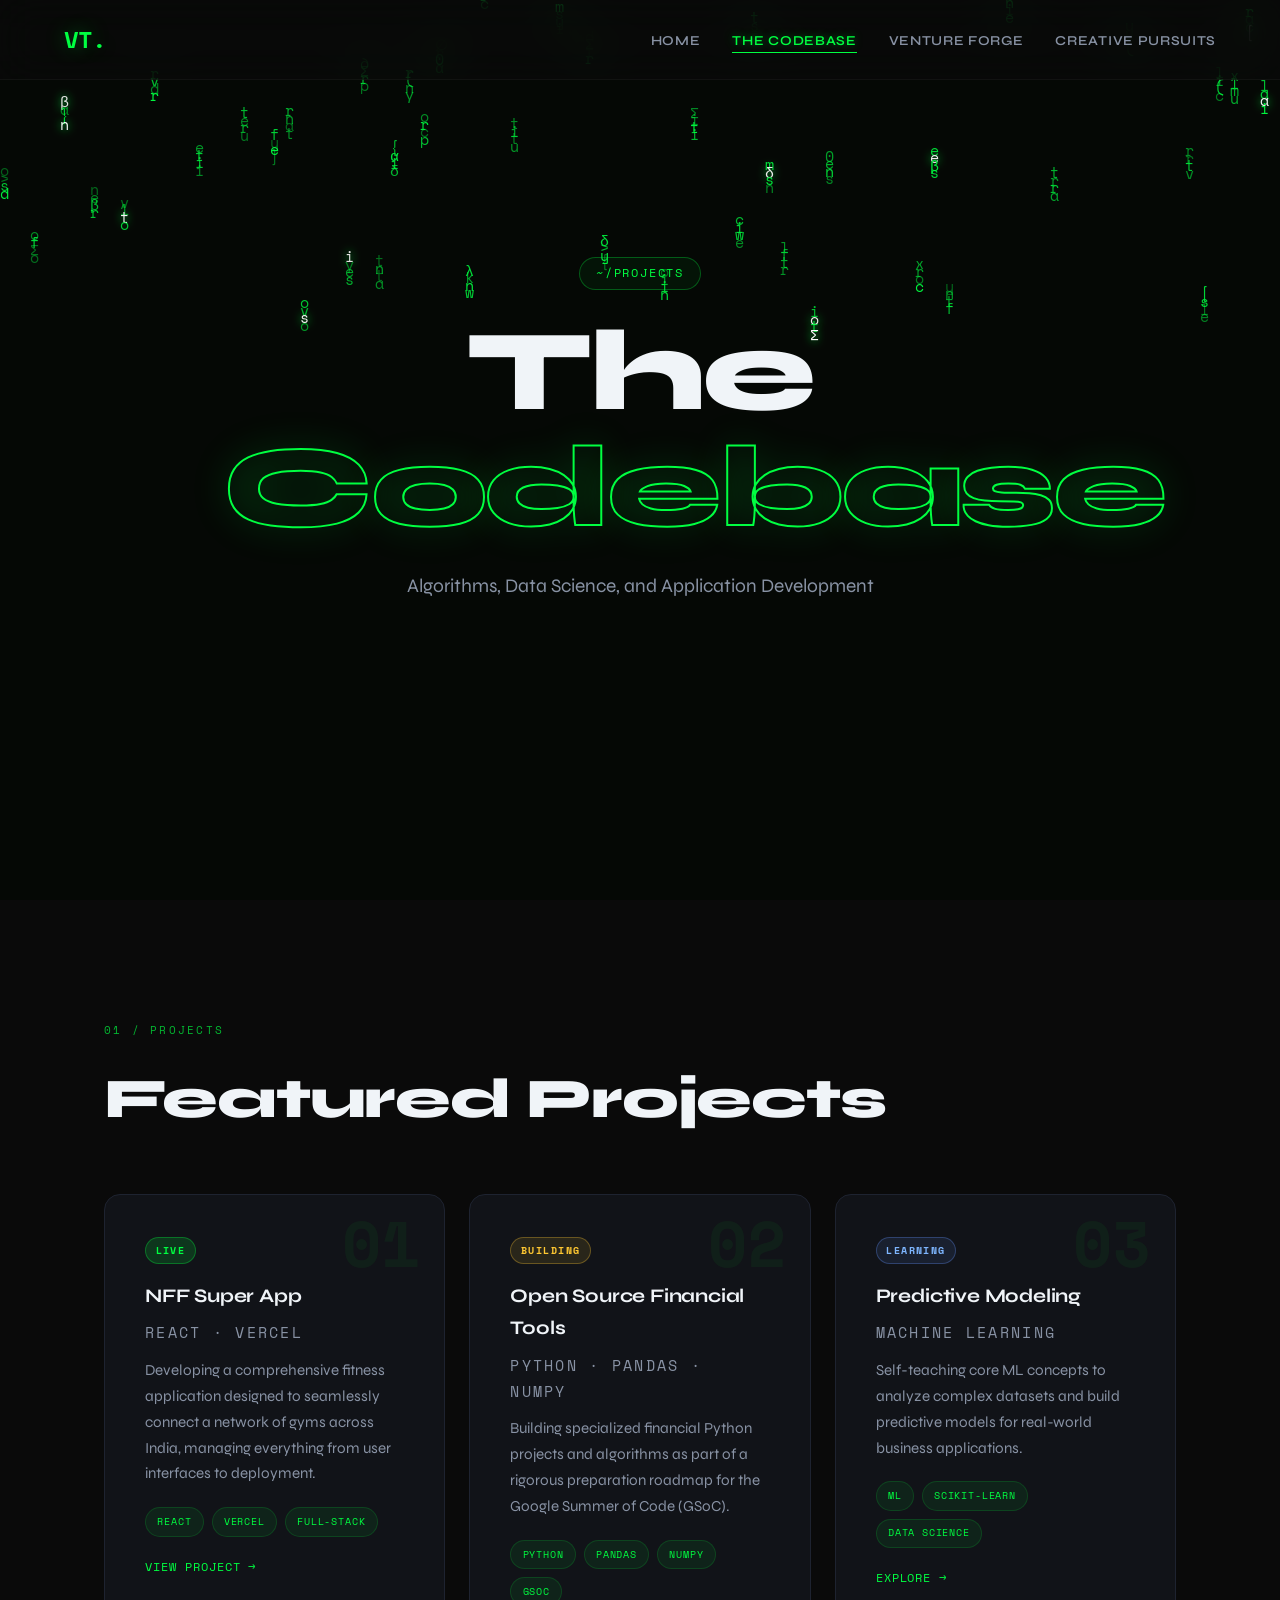
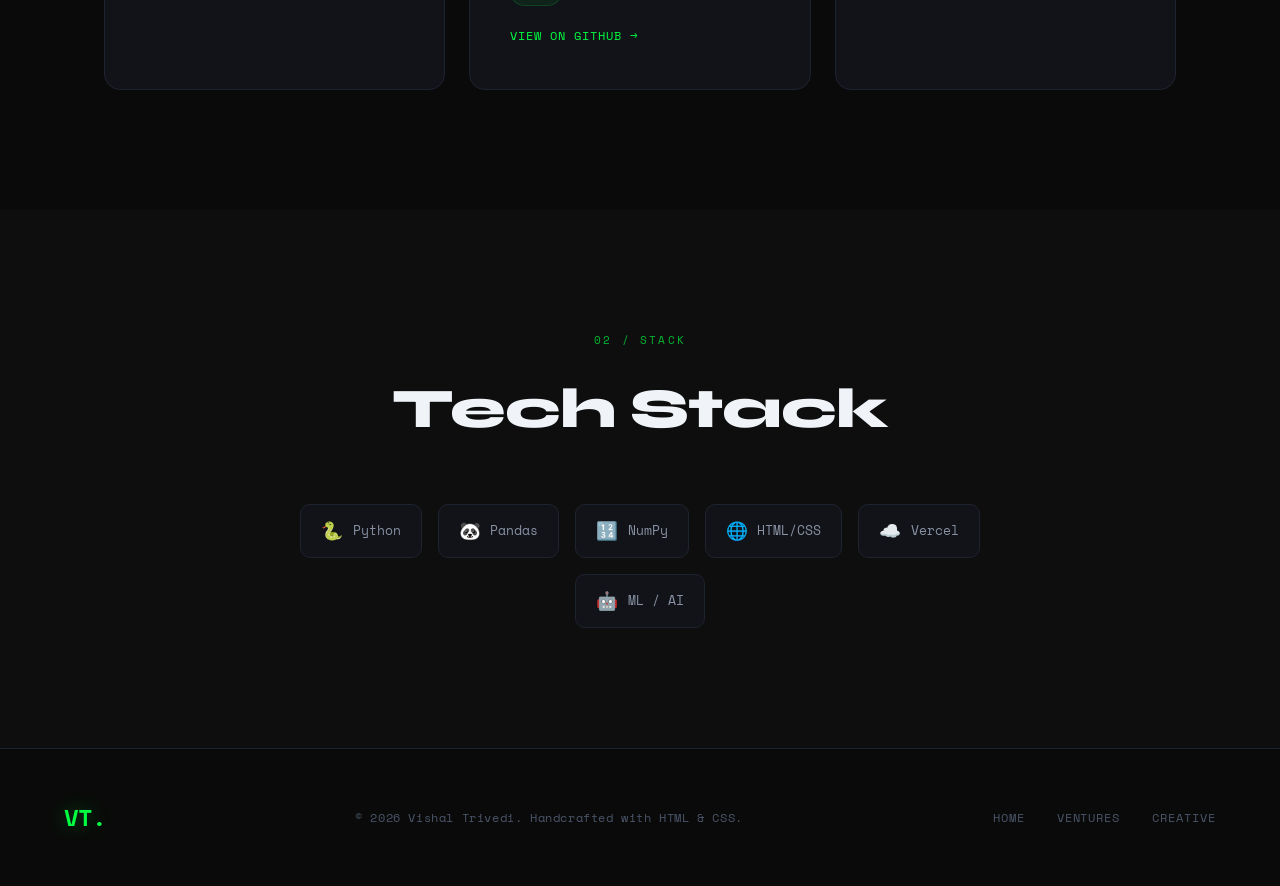
==== codebase.html @ af578784 "Uploading main files" ====
<!DOCTYPE html>
<html lang="en">
<head>
    <meta charset="UTF-8">
    <meta name="viewport" content="width=device-width, initial-scale=1.0">
    <title>The Codebase | Vishal Trivedi</title>
    <link rel="stylesheet" href="style.css">
    <link href="https://fonts.googleapis.com/css2?family=Space+Mono:wght@400;700&family=Syne:wght@400;600;700;800&display=swap" rel="stylesheet">
</head>
<body>
    <nav id="navbar">
        <div class="logo">VT.</div>
        <ul class="nav-links">
            <li><a href="index.html">Home</a></li>
            <li><a href="codebase.html" class="active">The Codebase</a></li>
            <li><a href="ventures.html">Venture Forge</a></li>
            <li><a href="creative.html">Creative Pursuits</a></li>
        </ul>
    </nav>

    <header class="hero hero-code">
        <canvas id="codeCanvas"></canvas>
        <div class="hero-content">
            <div class="hero-tag mono">~/projects</div>
            <h1>The<br><span class="outline-text">Codebase</span></h1>
            <p>Algorithms, Data Science, and Application Development</p>
        </div>
    </header>

    <section class="section">
        <div class="section-label">01 / Projects</div>
        <h2>Featured Projects</h2>
        <div class="card-container code-cards">
            <div class="card project-card">
                <div class="project-num">01</div>
                <div class="project-status live">Live</div>
                <h3>NFF Super App</h3>
                <p class="subtitle">React · Vercel</p>
                <p>Developing a comprehensive fitness application designed to seamlessly connect a network of gyms across India, managing everything from user interfaces to deployment.</p>
                <div class="card-pills">
                    <span class="pill">React</span><span class="pill">Vercel</span><span class="pill">Full-Stack</span>
                </div>
                <a href="#" class="card-link">View Project →</a>
            </div>
            <div class="card project-card">
                <div class="project-num">02</div>
                <div class="project-status building">Building</div>
                <h3>Open Source Financial Tools</h3>
                <p class="subtitle">Python · Pandas · NumPy</p>
                <p>Building specialized financial Python projects and algorithms as part of a rigorous preparation roadmap for the Google Summer of Code (GSoC).</p>
                <div class="card-pills">
                    <span class="pill">Python</span><span class="pill">Pandas</span><span class="pill">NumPy</span><span class="pill">GSoC</span>
                </div>
                <a href="#" class="card-link">View on GitHub →</a>
            </div>
            <div class="card project-card">
                <div class="project-num">03</div>
                <div class="project-status learning">Learning</div>
                <h3>Predictive Modeling</h3>
                <p class="subtitle">Machine Learning</p>
                <p>Self-teaching core ML concepts to analyze complex datasets and build predictive models for real-world business applications.</p>
                <div class="card-pills">
                    <span class="pill">ML</span><span class="pill">scikit-learn</span><span class="pill">Data Science</span>
                </div>
                <a href="#" class="card-link">Explore →</a>
            </div>
        </div>
    </section>

    <section class="section section-alt tech-stack-section">
        <div class="section-label">02 / Stack</div>
        <h2>Tech Stack</h2>
        <div class="tech-grid">
            <div class="tech-item"><span class="tech-icon">🐍</span><span>Python</span></div>
            
            <div class="tech-item"><span class="tech-icon">🐼</span><span>Pandas</span></div>
            <div class="tech-item"><span class="tech-icon">🔢</span><span>NumPy</span></div>
            <div class="tech-item"><span class="tech-icon">🌐</span><span>HTML/CSS</span></div>
            <div class="tech-item"><span class="tech-icon">☁️</span><span>Vercel</span></div>
            <div class="tech-item"><span class="tech-icon">🤖</span><span>ML / AI</span></div>
           
        </div>
    </section>

    <footer>
        <div class="footer-inner">
            <div class="logo">VT.</div>
            <p>&copy; 2026 Vishal Trivedi. Handcrafted with HTML & CSS.</p>
            <div class="footer-links">
                <a href="index.html">Home</a>
                <a href="ventures.html">Ventures</a>
                <a href="creative.html">Creative</a>
            </div>
        </div>
    </footer>

    <script>
    const canvas = document.getElementById('codeCanvas');
    const ctx = canvas.getContext('2d');

    function resize() {
        canvas.width = window.innerWidth;
        canvas.height = window.innerHeight;
    }
    resize();
    window.addEventListener('resize', resize);

    const fontSize = 15;
    const cols = Math.floor(canvas.width / fontSize);
    const drops = Array.from({ length: cols }, () => Math.random() * -50);

    // Richer character set — code-flavoured
    const chars = "01{}[]()=>functionclassimportexportconstletvarreturnifelseforwhiledefprintnumpypandassklearn∑∂∇λ∈∅αβγδ".split('');

    function drawRain() {
        // Dark semi-transparent fade — lower alpha = longer tails
        ctx.fillStyle = 'rgba(6, 10, 6, 0.04)';
        ctx.fillRect(0, 0, canvas.width, canvas.height);

        drops.forEach((y, i) => {
            const char = chars[Math.floor(Math.random() * chars.length)];
            const x = i * fontSize;
            const screenY = y * fontSize;

            // Brightest "head" character
            if (Math.random() > 0.95) {
                ctx.fillStyle = '#ffffff';
                ctx.shadowColor = '#00ff41';
                ctx.shadowBlur = 8;
            } else {
                // Vary brightness along the column for depth
                const brightness = Math.random() * 0.6 + 0.4;
                ctx.fillStyle = `rgba(0, 255, 65, ${brightness})`;
                ctx.shadowBlur = 0;
            }

            ctx.font = `${fontSize}px 'Space Mono', monospace`;
            ctx.fillText(char, x, screenY);

            // Reset column when it goes off screen
            if (screenY > canvas.height && Math.random() > 0.97) {
                drops[i] = -Math.floor(Math.random() * 20);
            }
            drops[i] += 0.5;
        });

        ctx.shadowBlur = 0;
    }

    setInterval(drawRain, 33); // ~30fps

    window.addEventListener('scroll', () => {
        document.getElementById('navbar').classList.toggle('scrolled', window.scrollY > 50);
    });
</script>
</body>
</html>
---- style.css ----
/* =========================================
   VISHAL TRIVEDI PORTFOLIO — ENHANCED CSS
   ========================================= */

/* --- Google Fonts: Space Mono + Syne --- */
@import url('https://fonts.googleapis.com/css2?family=Space+Mono:wght@400;700&family=Syne:wght@400;600;700;800&display=swap');

/* --- CSS Variables --- */
:root {
    --bg-black: #0a0a0a;
    --bg-dark: #0d0d0d;
    --card-bg: #111318;
    --card-border: #1e2330;
    --accent-green: #2ecc71;
    --neon-green: #00ff41;
    --neon-dim: rgba(0, 255, 65, 0.08);
    --text-gray: #8892a4;
    --text-muted: #4a5568;
    --text-white: #f0f4f8;
    --font-display: 'Syne', sans-serif;
    --font-mono: 'Space Mono', monospace;
}

/* --- Reset --- */
*, *::before, *::after {
    margin: 0; padding: 0;
    box-sizing: border-box;
}

html { scroll-behavior: smooth; }

body {
    font-family: var(--font-display);
    background-color: var(--bg-black);
    color: var(--text-white);
    line-height: 1.7;
    overflow-x: hidden;
}

/* =========================================
   NAVIGATION
   ========================================= */
#navbar {
    display: flex;
    justify-content: space-between;
    align-items: center;
    padding: 1.2rem 5%;
    background: rgba(10, 10, 10, 0.6);
    backdrop-filter: blur(20px);
    -webkit-backdrop-filter: blur(20px);
    border-bottom: 1px solid rgba(255,255,255,0.04);
    position: fixed;
    top: 0; left: 0; right: 0;
    z-index: 1000;
    transition: all 0.3s ease;
}

#navbar.scrolled {
    background: rgba(10,10,10,0.95);
    border-bottom: 1px solid rgba(0,255,65,0.1);
}

.logo {
    color: var(--neon-green);
    font-family: var(--font-mono);
    font-weight: 700;
    font-size: 1.5rem;
    letter-spacing: -0.05em;
    text-shadow: 0 0 20px rgba(0, 255, 65, 0.4);
}

.nav-links {
    display: flex;
    list-style: none;
    gap: 2rem;
}

.nav-links a {
    color: var(--text-gray);
    text-decoration: none;
    font-size: 0.85rem;
    font-weight: 600;
    letter-spacing: 0.05em;
    text-transform: uppercase;
    transition: color 0.2s, text-shadow 0.2s;
    position: relative;
}

.nav-links a::after {
    content: '';
    position: absolute;
    bottom: -4px; left: 0;
    width: 0; height: 1px;
    background: var(--neon-green);
    transition: width 0.3s ease;
}

.nav-links a:hover,
.nav-links a.active {
    color: var(--neon-green);
    text-shadow: 0 0 10px rgba(0,255,65,0.4);
}

.nav-links a:hover::after,
.nav-links a.active::after { width: 100%; }

/* =========================================
   HERO SECTIONS
   ========================================= */
.hero {
    min-height: 100vh;
    display: flex;
    align-items: center;
    justify-content: center;
    text-align: center;
    position: relative;
    overflow: hidden;
}

/* Canvas for main hero */
#particleCanvas, #codeCanvas {
    position: absolute;
    inset: 0;
    z-index: 0;
}

/* SVG background for creative / venture */
.bg-svg {
    position: absolute;
    inset: 0;
    width: 100%;
    height: 100%;
    z-index: 0;
}

/* Main hero gradient */
.hero-main {
    background: radial-gradient(ellipse at 30% 50%, #0d2010 0%, var(--bg-black) 60%),
                radial-gradient(ellipse at 70% 50%, #091a0d 0%, transparent 50%);
}

/* Code hero */
.hero-code {
    background: #060a06;
}

/* Creative hero */
.hero-creative {
    background: radial-gradient(ellipse at 50% 60%, #0d1a14 0%, var(--bg-black) 70%);
}

/* Venture hero */
.hero-venture {
    background: radial-gradient(ellipse at 50% 40%, #0f1318 0%, var(--bg-black) 70%);
}

.hero-content {
    position: relative;
    z-index: 2;
    max-width: 900px;
    padding: 2rem;
    animation: heroFadeIn 1s ease-out both;
}

@keyframes heroFadeIn {
    from { opacity: 0; transform: translateY(30px); }
    to   { opacity: 1; transform: translateY(0); }
}

.hero-tag {
    display: inline-block;
    font-family: var(--font-mono);
    font-size: 0.75rem;
    letter-spacing: 0.15em;
    text-transform: uppercase;
    color: var(--neon-green);
    border: 1px solid rgba(0,255,65,0.3);
    padding: 0.35rem 1rem;
    border-radius: 100px;
    margin-bottom: 1.5rem;
    background: rgba(0,255,65,0.05);
}

.hero-tag.mono { font-family: var(--font-mono); }

.hero h1 {
    font-family: var(--font-display);
    font-weight: 800;
    font-size: clamp(3.5rem, 9vw, 8rem);
    line-height: 1.0;
    letter-spacing: -0.03em;
    color: var(--text-white);
    margin-bottom: 1.5rem;
}

.outline-text {
    -webkit-text-stroke: 2px var(--neon-green);
    color: transparent;
    text-shadow: 0 0 40px rgba(0,255,65,0.15);
}

.hero p {
    font-size: clamp(1rem, 2vw, 1.2rem);
    color: var(--text-gray);
    max-width: 550px;
    margin: 0 auto 2.5rem;
    line-height: 1.8;
}

.hero-cta {
    display: flex;
    gap: 1rem;
    justify-content: center;
    flex-wrap: wrap;
}

.btn-primary {
    background: var(--neon-green);
    color: #000;
    text-decoration: none;
    font-weight: 700;
    font-size: 0.9rem;
    letter-spacing: 0.05em;
    padding: 0.85rem 2rem;
    border-radius: 6px;
    transition: all 0.3s ease;
    text-transform: uppercase;
}

.btn-primary:hover {
    background: #fff;
    box-shadow: 0 0 30px rgba(0,255,65,0.4);
    transform: translateY(-2px);
}

.btn-ghost {
    border: 1px solid rgba(255,255,255,0.2);
    color: var(--text-white);
    text-decoration: none;
    font-weight: 600;
    font-size: 0.9rem;
    letter-spacing: 0.05em;
    padding: 0.85rem 2rem;
    border-radius: 6px;
    transition: all 0.3s ease;
    text-transform: uppercase;
}

.btn-ghost:hover {
    border-color: var(--neon-green);
    color: var(--neon-green);
    background: rgba(0,255,65,0.05);
}

.hero-scroll-hint {
    position: absolute;
    bottom: 2rem;
    left: 50%;
    transform: translateX(-50%);
    font-family: var(--font-mono);
    font-size: 0.7rem;
    color: var(--text-muted);
    letter-spacing: 0.2em;
    z-index: 2;
    animation: scrollBob 2s ease-in-out infinite;
}

@keyframes scrollBob {
    0%, 100% { transform: translateX(-50%) translateY(0); }
    50%       { transform: translateX(-50%) translateY(6px); }
}

/* =========================================
   SECTIONS
   ========================================= */
.section {
    padding: 120px 5%;
    max-width: 1200px;
    margin: 0 auto;
}

.section-alt {
    background: rgba(255,255,255,0.015);
    max-width: 100%;
    padding: 120px 5%;
}

.section-alt > * { max-width: 1200px; margin-left: auto; margin-right: auto; }

.section-label {
    font-family: var(--font-mono);
    font-size: 0.7rem;
    letter-spacing: 0.2em;
    text-transform: uppercase;
    color: var(--neon-green);
    margin-bottom: 0.75rem;
    opacity: 0.7;
}

.section h2 {
    font-family: var(--font-display);
    font-weight: 800;
    font-size: clamp(2rem, 5vw, 3.5rem);
    color: var(--text-white);
    margin-bottom: 3rem;
    letter-spacing: -0.02em;
}

/* =========================================
   CARDS
   ========================================= */
.card-container {
    display: flex;
    flex-wrap: wrap;
    gap: 1.5rem;
}

.card {
    background: var(--card-bg);
    border: 1px solid var(--card-border);
    border-radius: 16px;
    padding: 2.5rem;
    flex: 1 1 300px;
    transition: all 0.4s cubic-bezier(0.175, 0.885, 0.32, 1.275);
    position: relative;
    overflow: hidden;
}

.card::before {
    content: '';
    position: absolute;
    top: 0; left: 0; right: 0;
    height: 1px;
    background: linear-gradient(90deg, transparent, rgba(0,255,65,0.2), transparent);
    opacity: 0;
    transition: opacity 0.3s;
}

.card:hover {
    transform: translateY(-8px);
    border-color: rgba(0,255,65,0.25);
    box-shadow: 0 20px 60px rgba(0,0,0,0.5), 0 0 0 1px rgba(0,255,65,0.05);
}

.card:hover::before { opacity: 1; }

.card h3 {
    font-family: var(--font-display);
    font-weight: 700;
    font-size: 1.2rem;
    color: var(--text-white);
    margin-bottom: 0.5rem;
    letter-spacing: -0.01em;
}

.card p { color: var(--text-gray); font-size: 0.95rem; }

.subtitle {
    font-family: var(--font-mono);
    color: var(--neon-green);
    font-size: 0.7rem;
    text-transform: uppercase;
    letter-spacing: 0.15em;
    margin-bottom: 0.75rem;
    display: block;
}

.card-icon {
    font-size: 1.8rem;
    margin-bottom: 1rem;
}

.card-icon-big {
    font-size: 2.5rem;
    margin-bottom: 1rem;
}

.featured-card {
    border-color: rgba(0,255,65,0.2);
    background: linear-gradient(135deg, #111318 0%, #0d1a0f 100%);
}

/* Pills */
.card-pills {
    display: flex;
    flex-wrap: wrap;
    gap: 0.5rem;
    margin-top: 1.25rem;
}

.pill {
    font-family: var(--font-mono);
    font-size: 0.65rem;
    letter-spacing: 0.08em;
    text-transform: uppercase;
    color: var(--neon-green);
    background: rgba(0,255,65,0.07);
    border: 1px solid rgba(0,255,65,0.15);
    padding: 0.3rem 0.7rem;
    border-radius: 100px;
}

/* =========================================
   EDUCATION CARD
   ========================================= */
.edu-badge {
    display: inline-block;
    font-family: var(--font-mono);
    font-size: 0.6rem;
    text-transform: uppercase;
    letter-spacing: 0.15em;
    background: var(--neon-green);
    color: #000;
    font-weight: 700;
    padding: 0.2rem 0.6rem;
    border-radius: 100px;
    margin-bottom: 0.75rem;
}

/* =========================================
   TIMELINE
   ========================================= */
.timeline {
    position: relative;
    padding-left: 2rem;
}

.timeline::before {
    content: '';
    position: absolute;
    left: 0; top: 0; bottom: 0;
    width: 1px;
    background: linear-gradient(to bottom, var(--neon-green), transparent);
}

.timeline-item {
    position: relative;
    margin-bottom: 2rem;
}

.timeline-dot {
    position: absolute;
    left: -2.35rem;
    top: 2.5rem;
    width: 10px; height: 10px;
    border-radius: 50%;
    background: var(--neon-green);
    box-shadow: 0 0 12px var(--neon-green);
}

.tl-year {
    font-family: var(--font-mono);
    font-size: 0.7rem;
    color: var(--neon-green);
    letter-spacing: 0.1em;
    margin-bottom: 0.5rem;
}

/* =========================================
   CONTACT
   ========================================= */
.contact-container {
    display: grid;
    grid-template-columns: 1fr 2fr;
    gap: 4rem;
    align-items: start;
}

.contact-info p {
    color: var(--text-gray);
    line-height: 1.9;
    margin-bottom: 2rem;
}

.contact-links {
    display: flex;
    flex-direction: column;
    gap: 0.75rem;
}

.contact-link {
    color: var(--neon-green);
    text-decoration: none;
    font-family: var(--font-mono);
    font-size: 0.85rem;
    letter-spacing: 0.05em;
    transition: opacity 0.2s;
}

.contact-link:hover { opacity: 0.7; }

.contact-form { display: flex; flex-direction: column; gap: 0; }

.form-group {
    display: flex;
    flex-direction: column;
    margin-bottom: 1.25rem;
}

.form-group label {
    font-family: var(--font-mono);
    font-size: 0.7rem;
    letter-spacing: 0.12em;
    text-transform: uppercase;
    color: var(--text-muted);
    margin-bottom: 0.5rem;
}

input, textarea {
    background: #0d0d0d;
    border: 1px solid var(--card-border);
    color: var(--text-white);
    padding: 0.9rem 1rem;
    border-radius: 8px;
    font-family: var(--font-display);
    font-size: 0.95rem;
    transition: border-color 0.2s, box-shadow 0.2s;
    resize: vertical;
}

input:focus, textarea:focus {
    outline: none;
    border-color: rgba(0,255,65,0.4);
    box-shadow: 0 0 0 3px rgba(0,255,65,0.05);
}

input::placeholder, textarea::placeholder { color: var(--text-muted); }

.submit-btn {
    background: var(--neon-green);
    color: #000;
    font-family: var(--font-display);
    font-weight: 700;
    font-size: 0.9rem;
    letter-spacing: 0.05em;
    border: none;
    padding: 1rem 2rem;
    border-radius: 8px;
    cursor: pointer;
    transition: all 0.3s;
    text-transform: uppercase;
    align-self: flex-start;
}

.submit-btn:hover {
    background: #fff;
    box-shadow: 0 0 30px rgba(255,255,255,0.2);
    transform: translateY(-2px);
}

/* =========================================
   CODEBASE PAGE — PROJECT CARDS
   ========================================= */
.project-card { position: relative; }

.project-num {
    font-family: var(--font-mono);
    font-size: 4rem;
    font-weight: 700;
    color: rgba(0,255,65,0.05);
    position: absolute;
    top: 1rem; right: 1.5rem;
    line-height: 1;
    user-select: none;
}

.project-status {
    display: inline-block;
    font-family: var(--font-mono);
    font-size: 0.6rem;
    letter-spacing: 0.15em;
    text-transform: uppercase;
    padding: 0.25rem 0.6rem;
    border-radius: 100px;
    margin-bottom: 1rem;
    font-weight: 700;
}

.project-status.live {
    background: rgba(0,255,65,0.15);
    color: var(--neon-green);
    border: 1px solid rgba(0,255,65,0.3);
}

.project-status.building {
    background: rgba(255,200,50,0.1);
    color: #ffc832;
    border: 1px solid rgba(255,200,50,0.3);
}

.project-status.learning {
    background: rgba(100,150,255,0.1);
    color: #7eb6ff;
    border: 1px solid rgba(100,150,255,0.3);
}

.card-link {
    display: inline-block;
    margin-top: 1.25rem;
    color: var(--neon-green);
    text-decoration: none;
    font-family: var(--font-mono);
    font-size: 0.75rem;
    letter-spacing: 0.08em;
    text-transform: uppercase;
    transition: opacity 0.2s, letter-spacing 0.2s;
}

.card-link:hover {
    opacity: 0.7;
    letter-spacing: 0.15em;
}

/* Tech stack grid */
.tech-stack-section { text-align: center; }

.tech-grid {
    display: flex;
    flex-wrap: wrap;
    justify-content: center;
    gap: 1rem;
    max-width: 700px;
    margin: 0 auto;
}

.tech-item {
    display: flex;
    align-items: center;
    gap: 0.6rem;
    background: var(--card-bg);
    border: 1px solid var(--card-border);
    border-radius: 10px;
    padding: 0.7rem 1.25rem;
    font-family: var(--font-mono);
    font-size: 0.8rem;
    color: var(--text-gray);
    transition: all 0.2s;
    cursor: default;
}

.tech-item:hover {
    border-color: rgba(0,255,65,0.2);
    color: var(--text-white);
    transform: translateY(-3px);
}

.tech-icon { font-size: 1.1rem; }

/* =========================================
   CREATIVE PAGE
   ========================================= */
.philosophy-grid {
    display: grid;
    grid-template-columns: repeat(auto-fit, minmax(280px, 1fr));
    gap: 2rem;
    max-width: 1200px;
    margin: 0 auto;
}

.philosophy-item {
    padding: 2rem 0;
    border-top: 1px solid var(--card-border);
}

.philosophy-num {
    font-family: var(--font-mono);
    font-size: 0.7rem;
    color: var(--neon-green);
    letter-spacing: 0.15em;
    margin-bottom: 0.75rem;
}

.philosophy-item h3 {
    font-weight: 700;
    font-size: 1.1rem;
    color: var(--text-white);
    margin-bottom: 0.6rem;
}

.philosophy-item p {
    color: var(--text-gray);
    font-size: 0.9rem;
    line-height: 1.8;
}

/* =========================================
   VENTURE PAGE
   ========================================= */
.venture-card { position: relative; }

.venture-icon {
    font-size: 2rem;
    margin-bottom: 0.75rem;
}

.venture-tag {
    font-family: var(--font-mono);
    font-size: 0.6rem;
    letter-spacing: 0.18em;
    text-transform: uppercase;
    color: var(--text-muted);
    margin-bottom: 0.5rem;
}

/* Metrics */
.metrics-grid {
    display: grid;
    grid-template-columns: repeat(auto-fit, minmax(180px, 1fr));
    gap: 1.5rem;
    max-width: 1200px;
    margin: 0 auto;
}

.metric-item {
    text-align: center;
    padding: 2.5rem 1.5rem;
    background: var(--card-bg);
    border: 1px solid var(--card-border);
    border-radius: 16px;
    transition: all 0.3s;
}

.metric-item:hover {
    border-color: rgba(0,255,65,0.2);
    transform: translateY(-5px);
}

.metric-num {
    font-family: var(--font-display);
    font-weight: 800;
    font-size: 2.2rem;
    color: var(--neon-green);
    margin-bottom: 0.4rem;
    letter-spacing: -0.02em;
}

.metric-label {
    font-family: var(--font-mono);
    font-size: 0.7rem;
    letter-spacing: 0.12em;
    text-transform: uppercase;
    color: var(--text-muted);
}

/* =========================================
   FOOTER
   ========================================= */
footer {
    border-top: 1px solid var(--card-border);
    padding: 3rem 5%;
}

.footer-inner {
    max-width: 1200px;
    margin: 0 auto;
    display: flex;
    align-items: center;
    justify-content: space-between;
    flex-wrap: wrap;
    gap: 1rem;
}

footer p {
    color: var(--text-muted);
    font-family: var(--font-mono);
    font-size: 0.75rem;
    letter-spacing: 0.05em;
}

.footer-links {
    display: flex;
    gap: 2rem;
}

.footer-links a {
    color: var(--text-muted);
    text-decoration: none;
    font-family: var(--font-mono);
    font-size: 0.75rem;
    letter-spacing: 0.08em;
    text-transform: uppercase;
    transition: color 0.2s;
}

.footer-links a:hover { color: var(--neon-green); }

/* =========================================
   RESPONSIVE
   ========================================= */
@media (max-width: 768px) {
    .nav-links { gap: 1rem; }
    .nav-links a { font-size: 0.75rem; }
    .section, .section-alt { padding: 80px 5%; }
    .contact-container { grid-template-columns: 1fr; gap: 2rem; }
    .hero h1 { font-size: 3rem; }
    .hero-content { padding: 1.5rem; }
    .card { padding: 1.75rem; }
    .footer-inner { flex-direction: column; text-align: center; }
    .submit-btn { width: 100%; }
}

@media (max-width: 480px) {
    .nav-links { display: none; }
    .hero h1 { font-size: 2.5rem; }
}
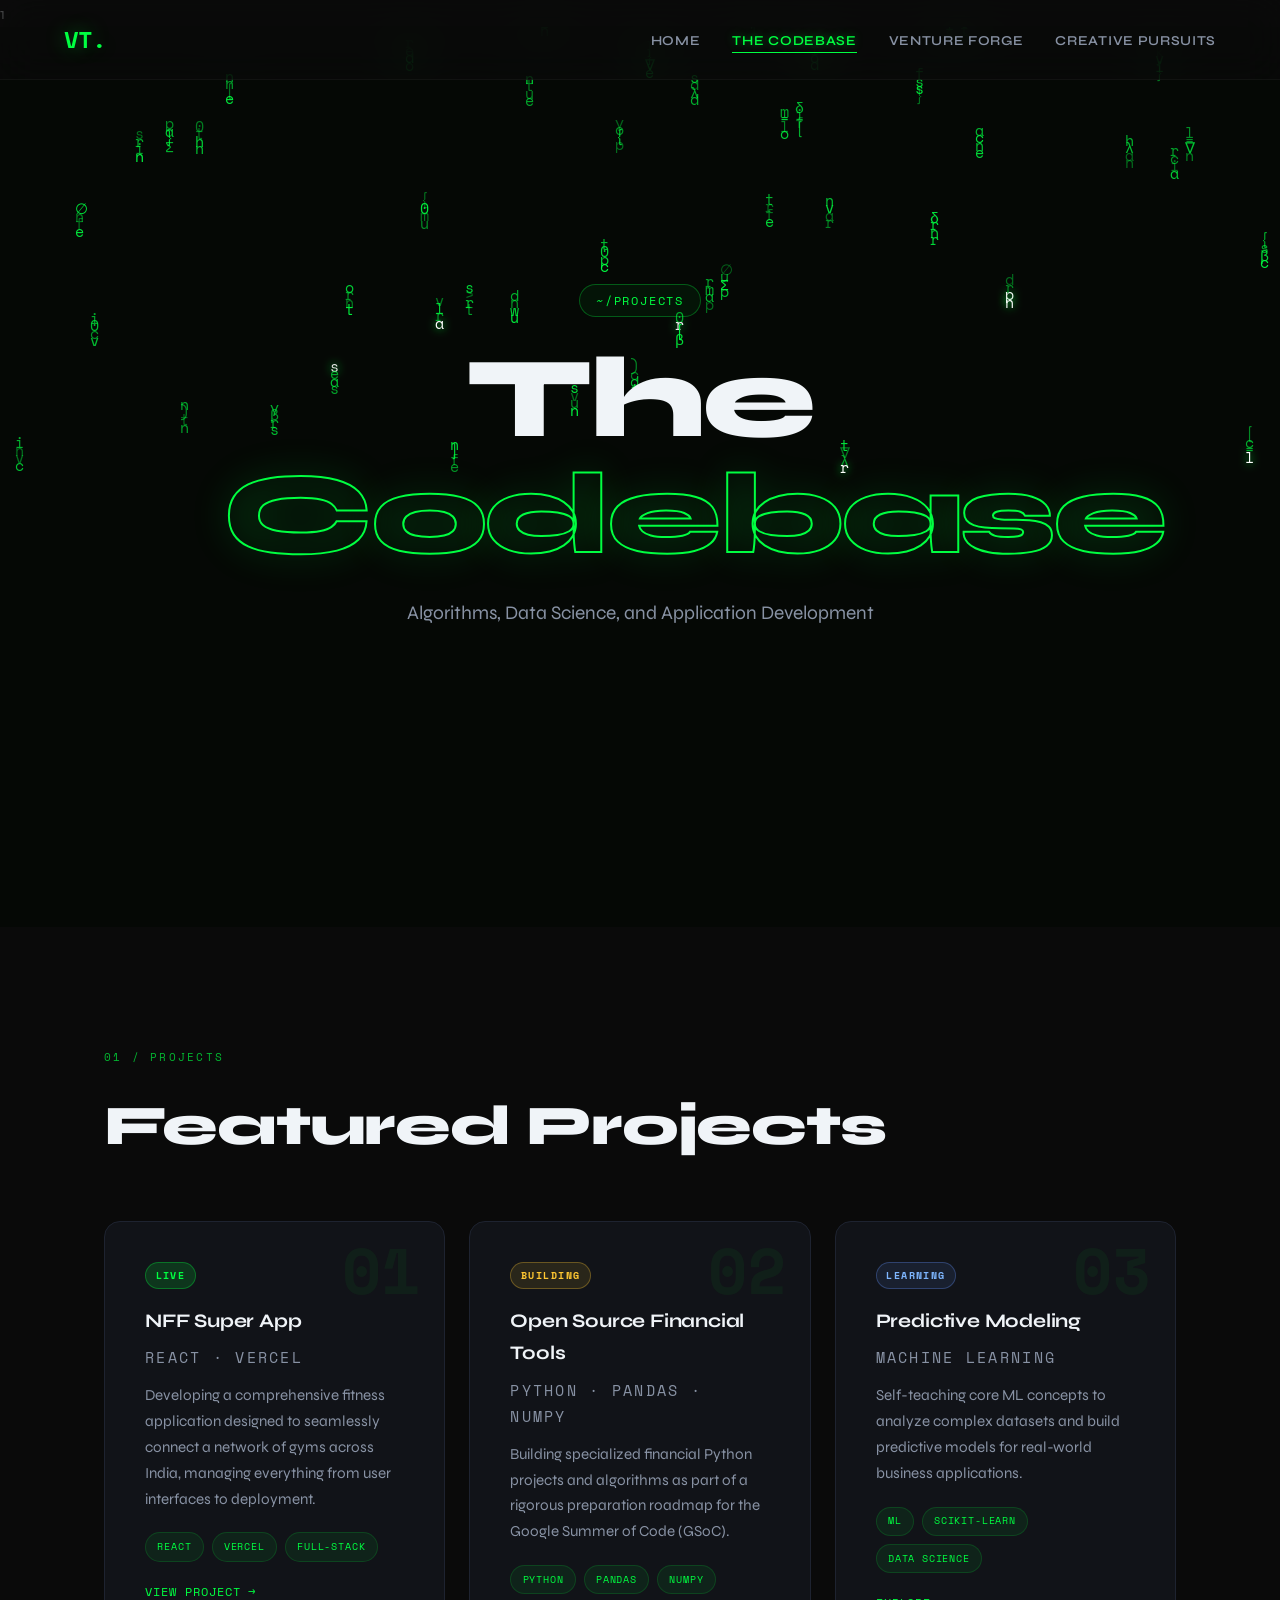
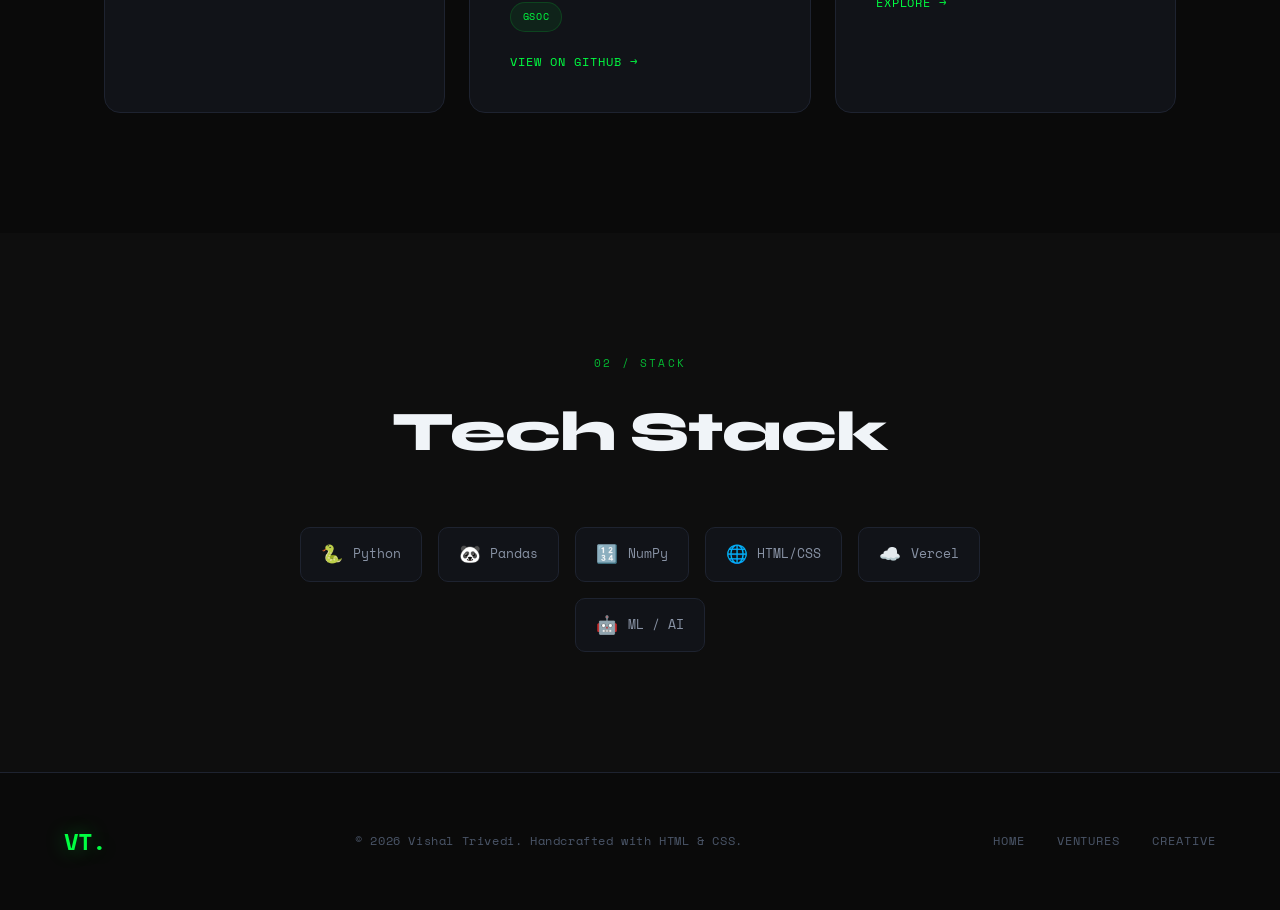
==== commit 0ec528f4: "Fix HTML character  in codebase section" ====
--- a/codebase.html
+++ b/codebase.html
@@ -1,4 +1,4 @@
-<!DOCTYPE html>
+1<!DOCTYPE html>
 <html lang="en">
 <head>
     <meta charset="UTF-8">
@@ -109,11 +109,11 @@
     const cols = Math.floor(canvas.width / fontSize);
     const drops = Array.from({ length: cols }, () => Math.random() * -50);
 
-    // Richer character set — code-flavoured
+
     const chars = "01{}[]()=>functionclassimportexportconstletvarreturnifelseforwhiledefprintnumpypandassklearn∑∂∇λ∈∅αβγδ".split('');
 
     function drawRain() {
-        // Dark semi-transparent fade — lower alpha = longer tails
+       
         ctx.fillStyle = 'rgba(6, 10, 6, 0.04)';
         ctx.fillRect(0, 0, canvas.width, canvas.height);
 
@@ -122,13 +122,13 @@
             const x = i * fontSize;
             const screenY = y * fontSize;
 
-            // Brightest "head" character
+          
             if (Math.random() > 0.95) {
                 ctx.fillStyle = '#ffffff';
                 ctx.shadowColor = '#00ff41';
                 ctx.shadowBlur = 8;
             } else {
-                // Vary brightness along the column for depth
+               
                 const brightness = Math.random() * 0.6 + 0.4;
                 ctx.fillStyle = `rgba(0, 255, 65, ${brightness})`;
                 ctx.shadowBlur = 0;
@@ -137,7 +137,7 @@
             ctx.font = `${fontSize}px 'Space Mono', monospace`;
             ctx.fillText(char, x, screenY);
 
-            // Reset column when it goes off screen
+           
             if (screenY > canvas.height && Math.random() > 0.97) {
                 drops[i] = -Math.floor(Math.random() * 20);
             }
@@ -154,4 +154,4 @@
     });
 </script>
 </body>
-</html>+</html>
--- a/style.css
+++ b/style.css
@@ -1,8 +1,4 @@
-/* =========================================
-   VISHAL TRIVEDI PORTFOLIO — ENHANCED CSS
-   ========================================= */
-
-/* --- Google Fonts: Space Mono + Syne --- */
+
 @import url('https://fonts.googleapis.com/css2?family=Space+Mono:wght@400;700&family=Syne:wght@400;600;700;800&display=swap');
 
 /* --- CSS Variables --- */
@@ -37,9 +33,7 @@
     overflow-x: hidden;
 }
 
-/* =========================================
-   NAVIGATION
-   ========================================= */
+
 #navbar {
     display: flex;
     justify-content: space-between;
@@ -104,9 +98,7 @@
 .nav-links a:hover::after,
 .nav-links a.active::after { width: 100%; }
 
-/* =========================================
-   HERO SECTIONS
-   ========================================= */
+
 .hero {
     min-height: 100vh;
     display: flex;
@@ -117,14 +109,14 @@
     overflow: hidden;
 }
 
-/* Canvas for main hero */
+
 #particleCanvas, #codeCanvas {
     position: absolute;
     inset: 0;
     z-index: 0;
 }
 
-/* SVG background for creative / venture */
+
 .bg-svg {
     position: absolute;
     inset: 0;
@@ -133,23 +125,22 @@
     z-index: 0;
 }
 
-/* Main hero gradient */
+
 .hero-main {
     background: radial-gradient(ellipse at 30% 50%, #0d2010 0%, var(--bg-black) 60%),
                 radial-gradient(ellipse at 70% 50%, #091a0d 0%, transparent 50%);
 }
 
-/* Code hero */
+
 .hero-code {
     background: #060a06;
 }
 
-/* Creative hero */
+
 .hero-creative {
     background: radial-gradient(ellipse at 50% 60%, #0d1a14 0%, var(--bg-black) 70%);
 }
 
-/* Venture hero */
 .hero-venture {
     background: radial-gradient(ellipse at 50% 40%, #0f1318 0%, var(--bg-black) 70%);
 }
@@ -306,9 +297,6 @@
     letter-spacing: -0.02em;
 }
 
-/* =========================================
-   CARDS
-   ========================================= */
 .card-container {
     display: flex;
     flex-wrap: wrap;
@@ -400,9 +388,7 @@
     border-radius: 100px;
 }
 
-/* =========================================
-   EDUCATION CARD
-   ========================================= */
+
 .edu-badge {
     display: inline-block;
     font-family: var(--font-mono);
@@ -417,9 +403,7 @@
     margin-bottom: 0.75rem;
 }
 
-/* =========================================
-   TIMELINE
-   ========================================= */
+
 .timeline {
     position: relative;
     padding-left: 2rem;
@@ -456,9 +440,7 @@
     margin-bottom: 0.5rem;
 }
 
-/* =========================================
-   CONTACT
-   ========================================= */
+
 .contact-container {
     display: grid;
     grid-template-columns: 1fr 2fr;
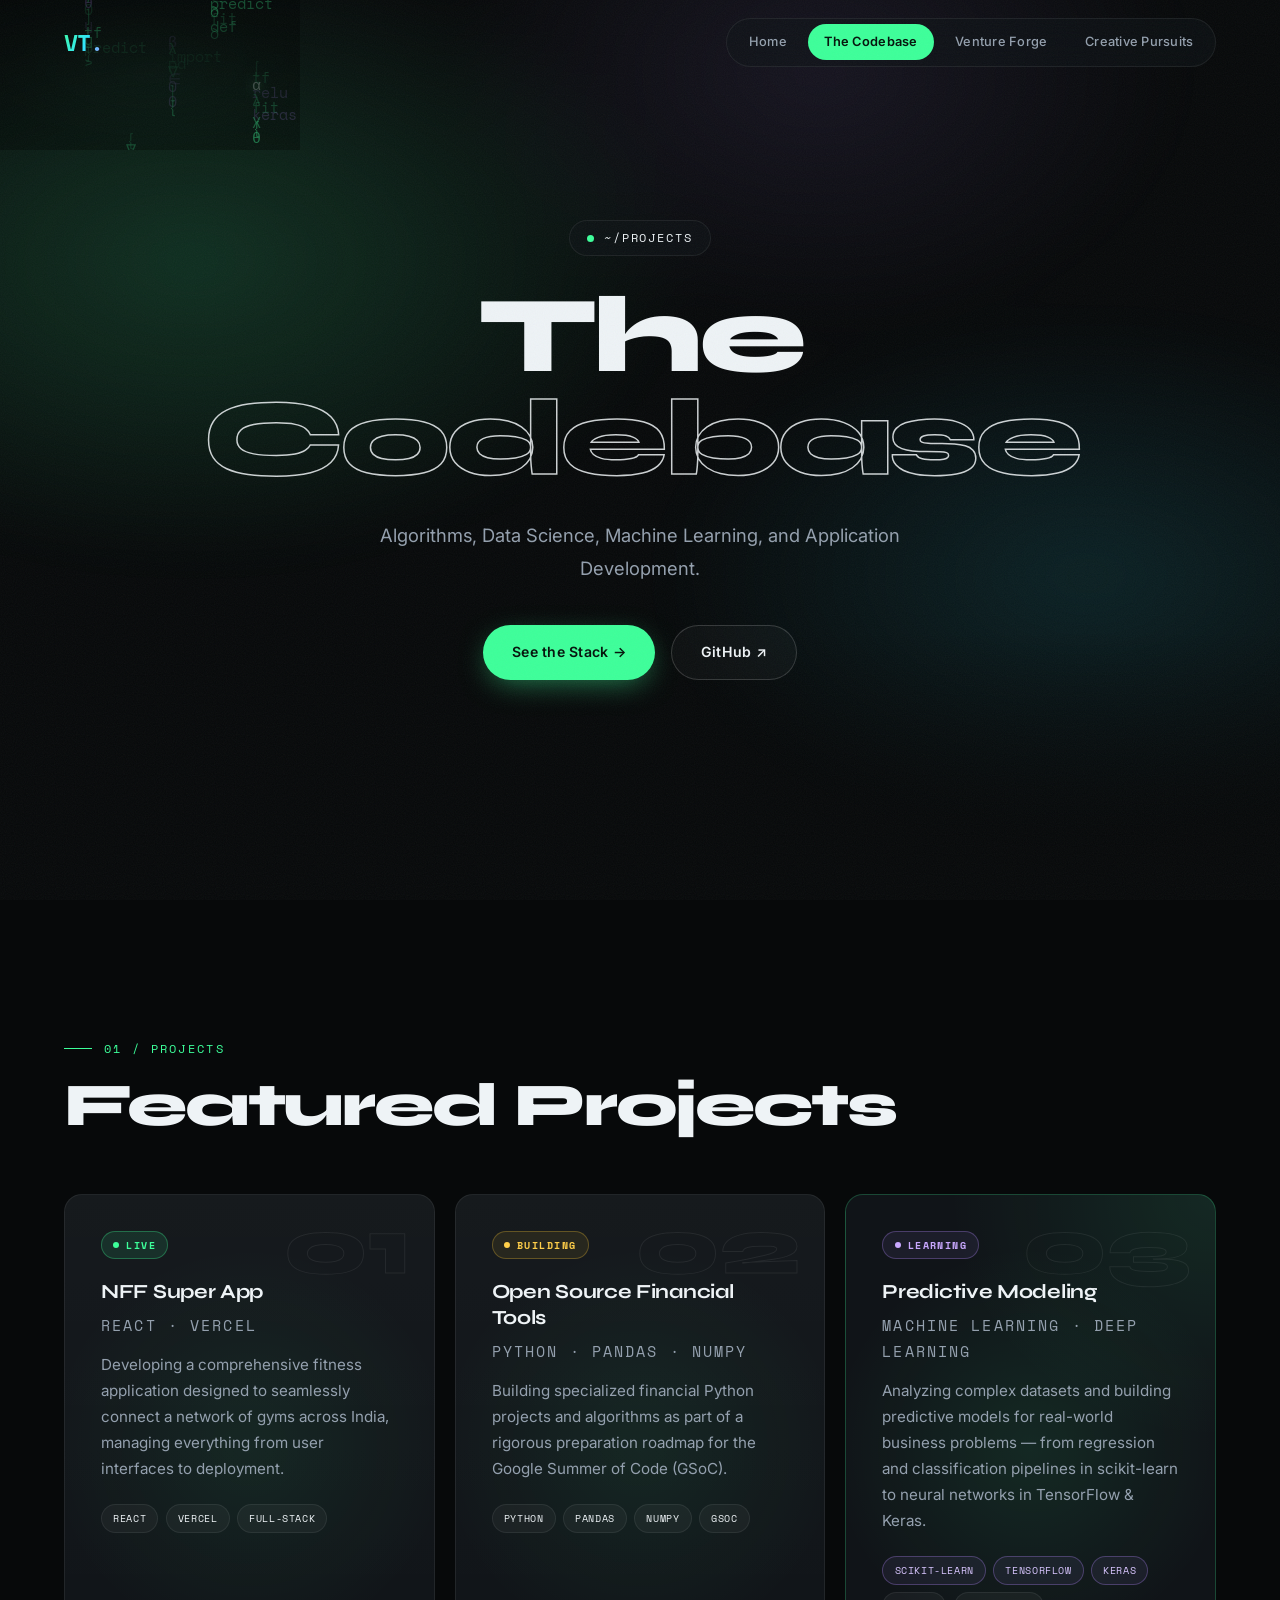
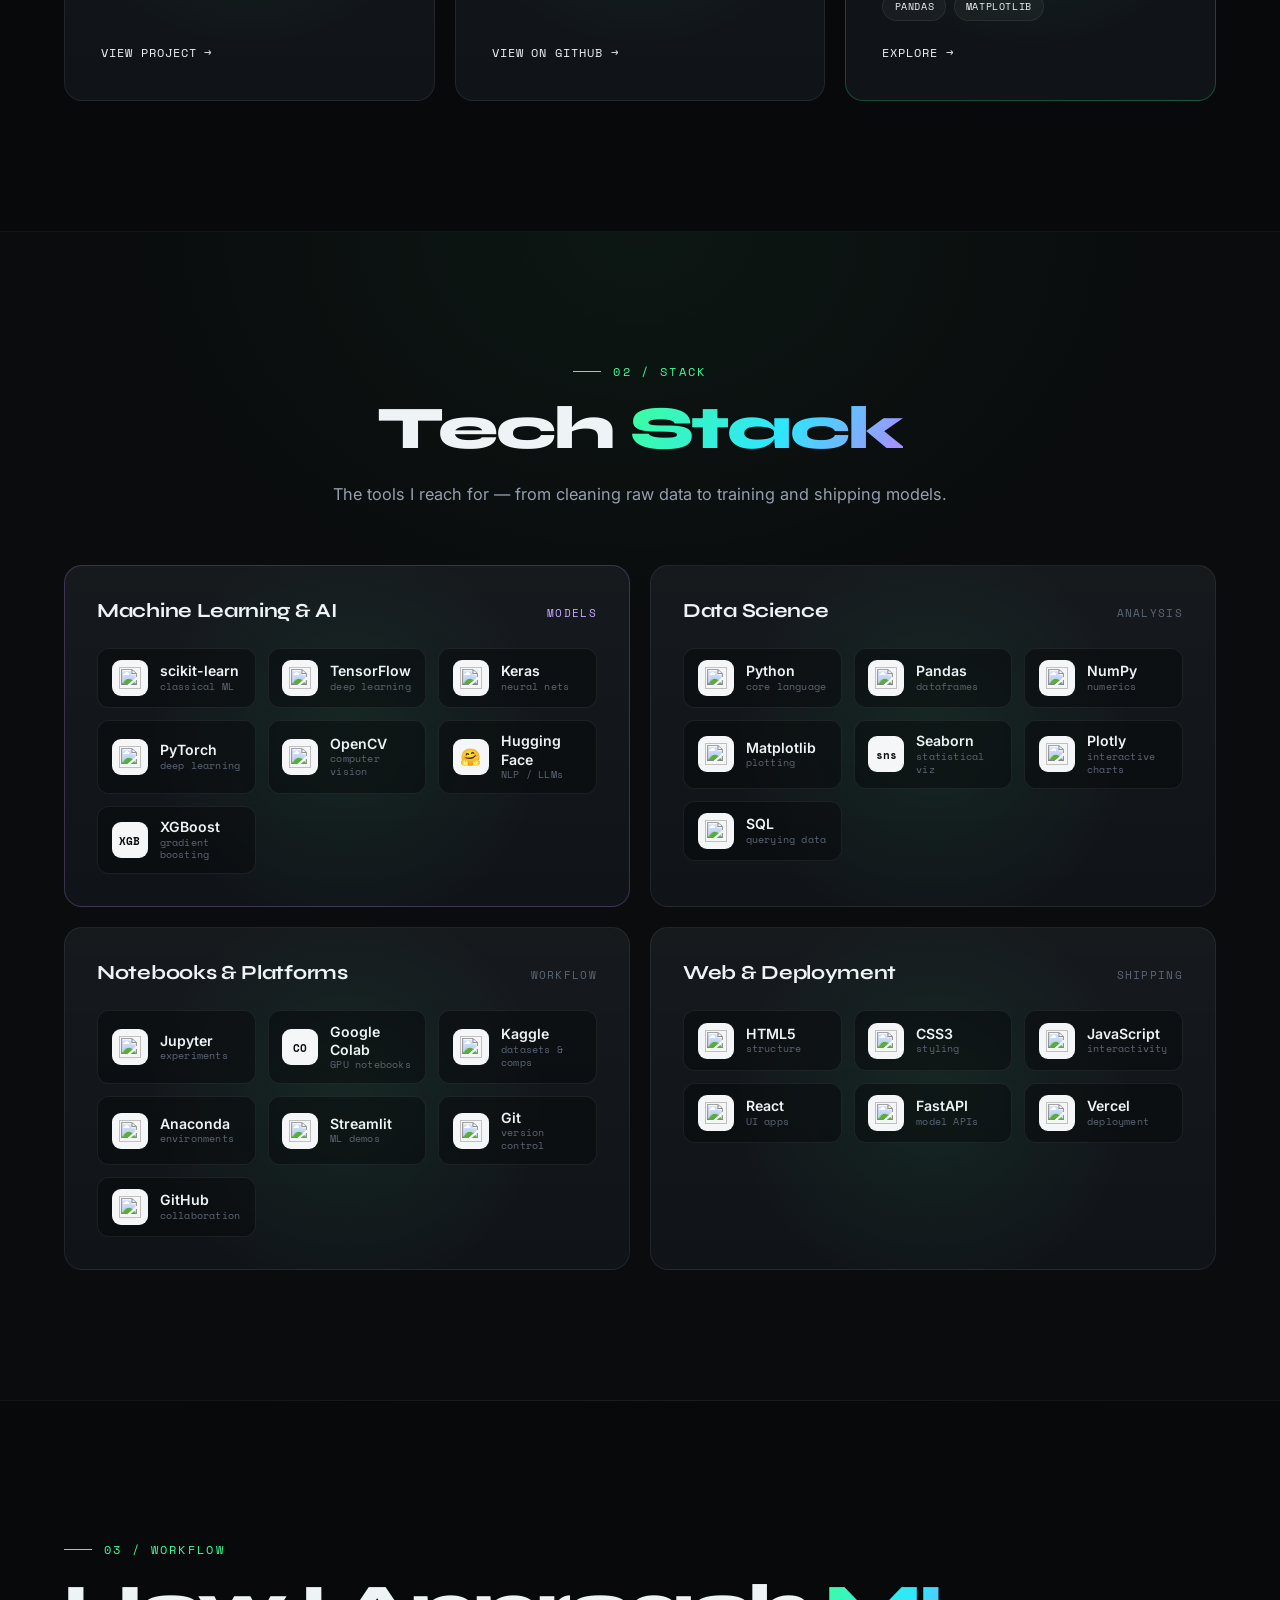
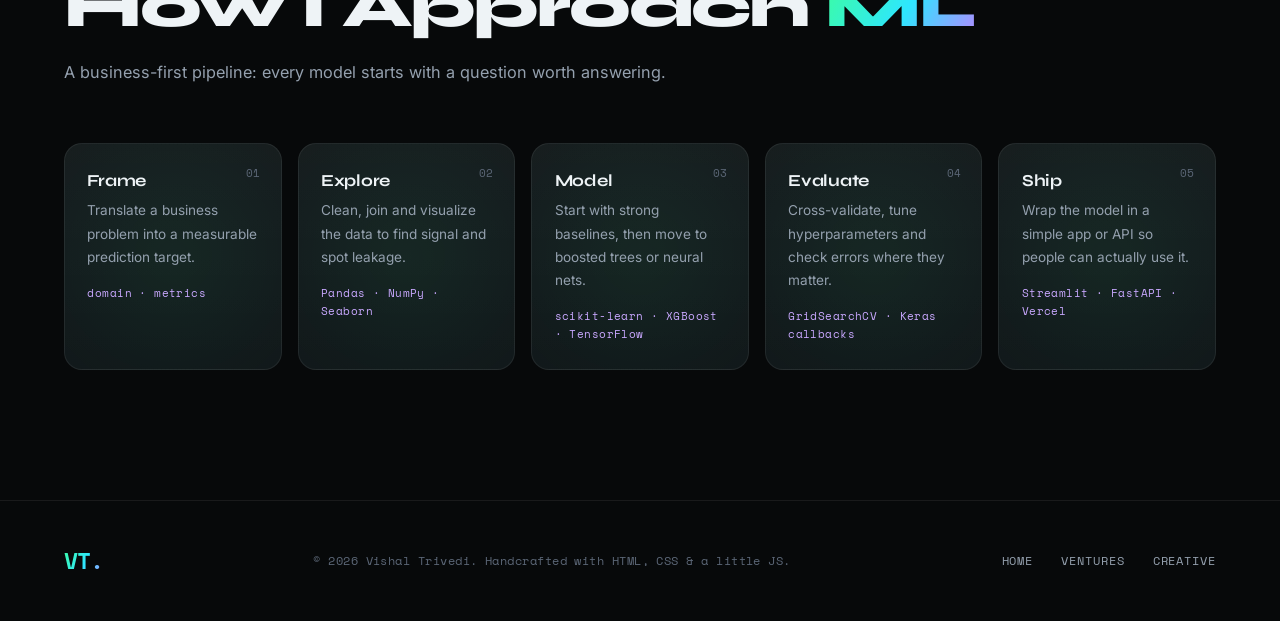
==== commit d44326df: "Redesign portfolio and expand ML tech stack - Refined dark theme: mint/cyan/violet gradient accents," ====
--- a/codebase.html
+++ b/codebase.html
@@ -1,157 +1,235 @@
-1<!DOCTYPE html>
-<html lang="en">
-<head>
-    <meta charset="UTF-8">
-    <meta name="viewport" content="width=device-width, initial-scale=1.0">
-    <title>The Codebase | Vishal Trivedi</title>
-    <link rel="stylesheet" href="style.css">
-    <link href="https://fonts.googleapis.com/css2?family=Space+Mono:wght@400;700&family=Syne:wght@400;600;700;800&display=swap" rel="stylesheet">
-</head>
-<body>
-    <nav id="navbar">
-        <div class="logo">VT.</div>
-        <ul class="nav-links">
-            <li><a href="index.html">Home</a></li>
-            <li><a href="codebase.html" class="active">The Codebase</a></li>
-            <li><a href="ventures.html">Venture Forge</a></li>
-            <li><a href="creative.html">Creative Pursuits</a></li>
-        </ul>
-    </nav>
-
-    <header class="hero hero-code">
-        <canvas id="codeCanvas"></canvas>
-        <div class="hero-content">
-            <div class="hero-tag mono">~/projects</div>
-            <h1>The<br><span class="outline-text">Codebase</span></h1>
-            <p>Algorithms, Data Science, and Application Development</p>
-        </div>
-    </header>
-
-    <section class="section">
-        <div class="section-label">01 / Projects</div>
-        <h2>Featured Projects</h2>
-        <div class="card-container code-cards">
-            <div class="card project-card">
-                <div class="project-num">01</div>
-                <div class="project-status live">Live</div>
-                <h3>NFF Super App</h3>
-                <p class="subtitle">React · Vercel</p>
-                <p>Developing a comprehensive fitness application designed to seamlessly connect a network of gyms across India, managing everything from user interfaces to deployment.</p>
-                <div class="card-pills">
-                    <span class="pill">React</span><span class="pill">Vercel</span><span class="pill">Full-Stack</span>
-                </div>
-                <a href="#" class="card-link">View Project →</a>
-            </div>
-            <div class="card project-card">
-                <div class="project-num">02</div>
-                <div class="project-status building">Building</div>
-                <h3>Open Source Financial Tools</h3>
-                <p class="subtitle">Python · Pandas · NumPy</p>
-                <p>Building specialized financial Python projects and algorithms as part of a rigorous preparation roadmap for the Google Summer of Code (GSoC).</p>
-                <div class="card-pills">
-                    <span class="pill">Python</span><span class="pill">Pandas</span><span class="pill">NumPy</span><span class="pill">GSoC</span>
-                </div>
-                <a href="#" class="card-link">View on GitHub →</a>
-            </div>
-            <div class="card project-card">
-                <div class="project-num">03</div>
-                <div class="project-status learning">Learning</div>
-                <h3>Predictive Modeling</h3>
-                <p class="subtitle">Machine Learning</p>
-                <p>Self-teaching core ML concepts to analyze complex datasets and build predictive models for real-world business applications.</p>
-                <div class="card-pills">
-                    <span class="pill">ML</span><span class="pill">scikit-learn</span><span class="pill">Data Science</span>
-                </div>
-                <a href="#" class="card-link">Explore →</a>
-            </div>
-        </div>
-    </section>
-
-    <section class="section section-alt tech-stack-section">
-        <div class="section-label">02 / Stack</div>
-        <h2>Tech Stack</h2>
-        <div class="tech-grid">
-            <div class="tech-item"><span class="tech-icon">🐍</span><span>Python</span></div>
-            
-            <div class="tech-item"><span class="tech-icon">🐼</span><span>Pandas</span></div>
-            <div class="tech-item"><span class="tech-icon">🔢</span><span>NumPy</span></div>
-            <div class="tech-item"><span class="tech-icon">🌐</span><span>HTML/CSS</span></div>
-            <div class="tech-item"><span class="tech-icon">☁️</span><span>Vercel</span></div>
-            <div class="tech-item"><span class="tech-icon">🤖</span><span>ML / AI</span></div>
-           
-        </div>
-    </section>
-
-    <footer>
-        <div class="footer-inner">
-            <div class="logo">VT.</div>
-            <p>&copy; 2026 Vishal Trivedi. Handcrafted with HTML & CSS.</p>
-            <div class="footer-links">
-                <a href="index.html">Home</a>
-                <a href="ventures.html">Ventures</a>
-                <a href="creative.html">Creative</a>
-            </div>
-        </div>
-    </footer>
-
-    <script>
-    const canvas = document.getElementById('codeCanvas');
-    const ctx = canvas.getContext('2d');
-
-    function resize() {
-        canvas.width = window.innerWidth;
-        canvas.height = window.innerHeight;
-    }
-    resize();
-    window.addEventListener('resize', resize);
-
-    const fontSize = 15;
-    const cols = Math.floor(canvas.width / fontSize);
-    const drops = Array.from({ length: cols }, () => Math.random() * -50);
-
-
-    const chars = "01{}[]()=>functionclassimportexportconstletvarreturnifelseforwhiledefprintnumpypandassklearn∑∂∇λ∈∅αβγδ".split('');
-
-    function drawRain() {
-       
-        ctx.fillStyle = 'rgba(6, 10, 6, 0.04)';
-        ctx.fillRect(0, 0, canvas.width, canvas.height);
-
-        drops.forEach((y, i) => {
-            const char = chars[Math.floor(Math.random() * chars.length)];
-            const x = i * fontSize;
-            const screenY = y * fontSize;
-
-          
-            if (Math.random() > 0.95) {
-                ctx.fillStyle = '#ffffff';
-                ctx.shadowColor = '#00ff41';
-                ctx.shadowBlur = 8;
-            } else {
-               
-                const brightness = Math.random() * 0.6 + 0.4;
-                ctx.fillStyle = `rgba(0, 255, 65, ${brightness})`;
-                ctx.shadowBlur = 0;
-            }
-
-            ctx.font = `${fontSize}px 'Space Mono', monospace`;
-            ctx.fillText(char, x, screenY);
-
-           
-            if (screenY > canvas.height && Math.random() > 0.97) {
-                drops[i] = -Math.floor(Math.random() * 20);
-            }
-            drops[i] += 0.5;
-        });
-
-        ctx.shadowBlur = 0;
-    }
-
-    setInterval(drawRain, 33); // ~30fps
-
-    window.addEventListener('scroll', () => {
-        document.getElementById('navbar').classList.toggle('scrolled', window.scrollY > 50);
-    });
-</script>
-</body>
-</html>
+<!DOCTYPE html>
+<html lang="en">
+<head>
+    <meta charset="UTF-8">
+    <meta name="viewport" content="width=device-width, initial-scale=1.0">
+    <title>The Codebase | Vishal Trivedi</title>
+    <meta name="description" content="Projects and tech stack of Vishal Trivedi — Python, data science and machine learning with scikit-learn, TensorFlow, Keras and PyTorch.">
+    <link rel="preconnect" href="https://fonts.googleapis.com">
+    <link rel="preconnect" href="https://fonts.gstatic.com" crossorigin>
+    <link rel="stylesheet" href="style.css">
+</head>
+<body>
+    <div class="scroll-progress"></div>
+
+    <nav id="navbar">
+        <div class="logo"><a href="index.html">VT.</a></div>
+        <ul class="nav-links">
+            <li><a href="index.html">Home</a></li>
+            <li><a href="codebase.html" class="active">The Codebase</a></li>
+            <li><a href="ventures.html">Venture Forge</a></li>
+            <li><a href="creative.html">Creative Pursuits</a></li>
+        </ul>
+        <button class="nav-toggle" aria-label="Toggle menu" aria-expanded="false"><span></span><span></span><span></span></button>
+    </nav>
+
+    <header class="hero hero-code">
+        <canvas id="codeCanvas"></canvas>
+        <div class="hero-content">
+            <div class="hero-tag mono">~/projects</div>
+            <h1>The<br><span class="outline-text">Codebase</span></h1>
+            <p>Algorithms, Data Science, Machine Learning, and Application Development.</p>
+            <div class="hero-cta">
+                <a href="#stack" class="btn-primary">See the Stack →</a>
+                <a href="https://github.com/vibhu11122" target="_blank" rel="noopener" class="btn-ghost">GitHub ↗</a>
+            </div>
+        </div>
+    </header>
+
+    <section class="section">
+        <div class="section-label">01 / Projects</div>
+        <h2>Featured Projects</h2>
+        <div class="card-container code-cards">
+            <div class="card project-card">
+                <div class="project-num">01</div>
+                <div class="project-status live">Live</div>
+                <h3>NFF Super App</h3>
+                <p class="subtitle">React · Vercel</p>
+                <p>Developing a comprehensive fitness application designed to seamlessly connect a network of gyms across India, managing everything from user interfaces to deployment.</p>
+                <div class="card-pills">
+                    <span class="pill">React</span><span class="pill">Vercel</span><span class="pill">Full-Stack</span>
+                </div>
+                <a href="#" class="card-link">View Project →</a>
+            </div>
+            <div class="card project-card">
+                <div class="project-num">02</div>
+                <div class="project-status building">Building</div>
+                <h3>Open Source Financial Tools</h3>
+                <p class="subtitle">Python · Pandas · NumPy</p>
+                <p>Building specialized financial Python projects and algorithms as part of a rigorous preparation roadmap for the Google Summer of Code (GSoC).</p>
+                <div class="card-pills">
+                    <span class="pill">Python</span><span class="pill">Pandas</span><span class="pill">NumPy</span><span class="pill">GSoC</span>
+                </div>
+                <a href="https://github.com/vibhu11122" target="_blank" rel="noopener" class="card-link">View on GitHub →</a>
+            </div>
+            <div class="card project-card featured-card">
+                <div class="project-num">03</div>
+                <div class="project-status learning">Learning</div>
+                <h3>Predictive Modeling</h3>
+                <p class="subtitle">Machine Learning · Deep Learning</p>
+                <p>Analyzing complex datasets and building predictive models for real-world business problems — from regression and classification pipelines in scikit-learn to neural networks in TensorFlow &amp; Keras.</p>
+                <div class="card-pills">
+                    <span class="pill ml">scikit-learn</span><span class="pill ml">TensorFlow</span><span class="pill ml">Keras</span><span class="pill">Pandas</span><span class="pill">Matplotlib</span>
+                </div>
+                <a href="#ml" class="card-link">Explore →</a>
+            </div>
+        </div>
+    </section>
+
+    <section id="stack" class="section section-alt tech-stack-section">
+        <div class="section-label">02 / Stack</div>
+        <h2>Tech <span class="gradient-text">Stack</span></h2>
+        <p class="section-intro">The tools I reach for — from cleaning raw data to training and shipping models.</p>
+
+        <div class="stack-groups">
+            <div class="card stack-group ml">
+                <div class="stack-group-head"><h3>Machine Learning &amp; AI</h3><span>Models</span></div>
+                <div class="stack-grid">
+                    <div class="tech-item"><span class="tech-icon"><img src="https://cdn.jsdelivr.net/gh/devicons/devicon@v2.16.0/icons/scikitlearn/scikitlearn-original.svg" alt=""></span><span class="tech-meta"><span class="tech-name">scikit-learn</span><span class="tech-use">classical ML</span></span></div>
+                    <div class="tech-item"><span class="tech-icon"><img src="https://cdn.jsdelivr.net/gh/devicons/devicon@v2.16.0/icons/tensorflow/tensorflow-original.svg" alt=""></span><span class="tech-meta"><span class="tech-name">TensorFlow</span><span class="tech-use">deep learning</span></span></div>
+                    <div class="tech-item"><span class="tech-icon"><img src="https://cdn.jsdelivr.net/gh/devicons/devicon@v2.16.0/icons/keras/keras-original.svg" alt=""></span><span class="tech-meta"><span class="tech-name">Keras</span><span class="tech-use">neural nets</span></span></div>
+                    <div class="tech-item"><span class="tech-icon"><img src="https://cdn.jsdelivr.net/gh/devicons/devicon@v2.16.0/icons/pytorch/pytorch-original.svg" alt=""></span><span class="tech-meta"><span class="tech-name">PyTorch</span><span class="tech-use">deep learning</span></span></div>
+                    <div class="tech-item"><span class="tech-icon"><img src="https://cdn.jsdelivr.net/gh/devicons/devicon@v2.16.0/icons/opencv/opencv-original.svg" alt=""></span><span class="tech-meta"><span class="tech-name">OpenCV</span><span class="tech-use">computer vision</span></span></div>
+                    <div class="tech-item"><span class="tech-icon">🤗</span><span class="tech-meta"><span class="tech-name">Hugging Face</span><span class="tech-use">NLP / LLMs</span></span></div>
+                    <div class="tech-item"><span class="tech-icon text">XGB</span><span class="tech-meta"><span class="tech-name">XGBoost</span><span class="tech-use">gradient boosting</span></span></div>
+                </div>
+            </div>
+
+            <div class="card stack-group">
+                <div class="stack-group-head"><h3>Data Science</h3><span>Analysis</span></div>
+                <div class="stack-grid">
+                    <div class="tech-item"><span class="tech-icon"><img src="https://cdn.jsdelivr.net/gh/devicons/devicon@v2.16.0/icons/python/python-original.svg" alt=""></span><span class="tech-meta"><span class="tech-name">Python</span><span class="tech-use">core language</span></span></div>
+                    <div class="tech-item"><span class="tech-icon"><img src="https://cdn.jsdelivr.net/gh/devicons/devicon@v2.16.0/icons/pandas/pandas-original.svg" alt=""></span><span class="tech-meta"><span class="tech-name">Pandas</span><span class="tech-use">dataframes</span></span></div>
+                    <div class="tech-item"><span class="tech-icon"><img src="https://cdn.jsdelivr.net/gh/devicons/devicon@v2.16.0/icons/numpy/numpy-original.svg" alt=""></span><span class="tech-meta"><span class="tech-name">NumPy</span><span class="tech-use">numerics</span></span></div>
+                    <div class="tech-item"><span class="tech-icon"><img src="https://cdn.jsdelivr.net/gh/devicons/devicon@v2.16.0/icons/matplotlib/matplotlib-original.svg" alt=""></span><span class="tech-meta"><span class="tech-name">Matplotlib</span><span class="tech-use">plotting</span></span></div>
+                    <div class="tech-item"><span class="tech-icon text">sns</span><span class="tech-meta"><span class="tech-name">Seaborn</span><span class="tech-use">statistical viz</span></span></div>
+                    <div class="tech-item"><span class="tech-icon"><img src="https://cdn.jsdelivr.net/gh/devicons/devicon@v2.16.0/icons/plotly/plotly-original.svg" alt=""></span><span class="tech-meta"><span class="tech-name">Plotly</span><span class="tech-use">interactive charts</span></span></div>
+                    <div class="tech-item"><span class="tech-icon"><img src="https://cdn.jsdelivr.net/gh/devicons/devicon@v2.16.0/icons/mysql/mysql-original.svg" alt=""></span><span class="tech-meta"><span class="tech-name">SQL</span><span class="tech-use">querying data</span></span></div>
+                </div>
+            </div>
+
+            <div class="card stack-group">
+                <div class="stack-group-head"><h3>Notebooks &amp; Platforms</h3><span>Workflow</span></div>
+                <div class="stack-grid">
+                    <div class="tech-item"><span class="tech-icon"><img src="https://cdn.jsdelivr.net/gh/devicons/devicon@v2.16.0/icons/jupyter/jupyter-original.svg" alt=""></span><span class="tech-meta"><span class="tech-name">Jupyter</span><span class="tech-use">experiments</span></span></div>
+                    <div class="tech-item"><span class="tech-icon text">CO</span><span class="tech-meta"><span class="tech-name">Google Colab</span><span class="tech-use">GPU notebooks</span></span></div>
+                    <div class="tech-item"><span class="tech-icon"><img src="https://cdn.jsdelivr.net/gh/devicons/devicon@v2.16.0/icons/kaggle/kaggle-original.svg" alt=""></span><span class="tech-meta"><span class="tech-name">Kaggle</span><span class="tech-use">datasets &amp; comps</span></span></div>
+                    <div class="tech-item"><span class="tech-icon"><img src="https://cdn.jsdelivr.net/gh/devicons/devicon@v2.16.0/icons/anaconda/anaconda-original.svg" alt=""></span><span class="tech-meta"><span class="tech-name">Anaconda</span><span class="tech-use">environments</span></span></div>
+                    <div class="tech-item"><span class="tech-icon"><img src="https://cdn.jsdelivr.net/gh/devicons/devicon@v2.16.0/icons/streamlit/streamlit-original.svg" alt=""></span><span class="tech-meta"><span class="tech-name">Streamlit</span><span class="tech-use">ML demos</span></span></div>
+                    <div class="tech-item"><span class="tech-icon"><img src="https://cdn.jsdelivr.net/gh/devicons/devicon@v2.16.0/icons/git/git-original.svg" alt=""></span><span class="tech-meta"><span class="tech-name">Git</span><span class="tech-use">version control</span></span></div>
+                    <div class="tech-item"><span class="tech-icon"><img src="https://cdn.jsdelivr.net/gh/devicons/devicon@v2.16.0/icons/github/github-original.svg" alt=""></span><span class="tech-meta"><span class="tech-name">GitHub</span><span class="tech-use">collaboration</span></span></div>
+                </div>
+            </div>
+
+            <div class="card stack-group">
+                <div class="stack-group-head"><h3>Web &amp; Deployment</h3><span>Shipping</span></div>
+                <div class="stack-grid">
+                    <div class="tech-item"><span class="tech-icon"><img src="https://cdn.jsdelivr.net/gh/devicons/devicon@v2.16.0/icons/html5/html5-original.svg" alt=""></span><span class="tech-meta"><span class="tech-name">HTML5</span><span class="tech-use">structure</span></span></div>
+                    <div class="tech-item"><span class="tech-icon"><img src="https://cdn.jsdelivr.net/gh/devicons/devicon@v2.16.0/icons/css3/css3-original.svg" alt=""></span><span class="tech-meta"><span class="tech-name">CSS3</span><span class="tech-use">styling</span></span></div>
+                    <div class="tech-item"><span class="tech-icon"><img src="https://cdn.jsdelivr.net/gh/devicons/devicon@v2.16.0/icons/javascript/javascript-original.svg" alt=""></span><span class="tech-meta"><span class="tech-name">JavaScript</span><span class="tech-use">interactivity</span></span></div>
+                    <div class="tech-item"><span class="tech-icon"><img src="https://cdn.jsdelivr.net/gh/devicons/devicon@v2.16.0/icons/react/react-original.svg" alt=""></span><span class="tech-meta"><span class="tech-name">React</span><span class="tech-use">UI apps</span></span></div>
+                    <div class="tech-item"><span class="tech-icon"><img src="https://cdn.jsdelivr.net/gh/devicons/devicon@v2.16.0/icons/fastapi/fastapi-original.svg" alt=""></span><span class="tech-meta"><span class="tech-name">FastAPI</span><span class="tech-use">model APIs</span></span></div>
+                    <div class="tech-item"><span class="tech-icon"><img src="https://cdn.jsdelivr.net/gh/devicons/devicon@v2.16.0/icons/vercel/vercel-original.svg" alt=""></span><span class="tech-meta"><span class="tech-name">Vercel</span><span class="tech-use">deployment</span></span></div>
+                </div>
+            </div>
+        </div>
+    </section>
+
+    <section id="ml" class="section">
+        <div class="section-label">03 / Workflow</div>
+        <h2>How I Approach <span class="gradient-text">ML</span></h2>
+        <p class="section-intro">A business-first pipeline: every model starts with a question worth answering.</p>
+        <div class="pipeline">
+            <div class="card pipeline-step">
+                <h3>Frame</h3>
+                <p>Translate a business problem into a measurable prediction target.</p>
+                <div class="tools">domain · metrics</div>
+            </div>
+            <div class="card pipeline-step">
+                <h3>Explore</h3>
+                <p>Clean, join and visualize the data to find signal and spot leakage.</p>
+                <div class="tools">Pandas · NumPy · Seaborn</div>
+            </div>
+            <div class="card pipeline-step">
+                <h3>Model</h3>
+                <p>Start with strong baselines, then move to boosted trees or neural nets.</p>
+                <div class="tools">scikit-learn · XGBoost · TensorFlow</div>
+            </div>
+            <div class="card pipeline-step">
+                <h3>Evaluate</h3>
+                <p>Cross-validate, tune hyperparameters and check errors where they matter.</p>
+                <div class="tools">GridSearchCV · Keras callbacks</div>
+            </div>
+            <div class="card pipeline-step">
+                <h3>Ship</h3>
+                <p>Wrap the model in a simple app or API so people can actually use it.</p>
+                <div class="tools">Streamlit · FastAPI · Vercel</div>
+            </div>
+        </div>
+    </section>
+
+    <footer>
+        <div class="footer-inner">
+            <div class="logo">VT.</div>
+            <p>&copy; 2026 Vishal Trivedi. Handcrafted with HTML, CSS &amp; a little JS.</p>
+            <div class="footer-links">
+                <a href="index.html">Home</a>
+                <a href="ventures.html">Ventures</a>
+                <a href="creative.html">Creative</a>
+            </div>
+        </div>
+    </footer>
+
+    <script src="script.js"></script>
+    <script>
+        // Code-rain hero, seeded with Python / ML keywords
+        const canvas = document.getElementById('codeCanvas');
+        const ctx = canvas.getContext('2d');
+        const fontSize = 15;
+        const chars = "01{}[]()=>λ∑∂∇∈αβγσθ".split('')
+            .concat(['fit', 'predict', 'np', 'pd', 'tf', 'keras', 'sklearn', 'def', 'import', 'loss', 'relu', 'X', 'y']);
+        let drops = [];
+
+        function resize() {
+            canvas.width = canvas.offsetWidth;
+            canvas.height = canvas.offsetHeight;
+            const cols = Math.floor(canvas.width / (fontSize * 1.4));
+            drops = Array.from({ length: cols }, (_, i) => drops[i] ?? Math.random() * -50);
+        }
+        resize();
+        window.addEventListener('resize', resize);
+
+        function drawRain() {
+            ctx.fillStyle = 'rgba(7, 9, 10, 0.08)';
+            ctx.fillRect(0, 0, canvas.width, canvas.height);
+            ctx.font = `${fontSize}px 'Space Mono', monospace`;
+
+            drops.forEach((y, i) => {
+                const char = chars[Math.floor(Math.random() * chars.length)];
+                const x = i * fontSize * 1.4;
+                const screenY = y * fontSize;
+
+                if (Math.random() > 0.975) {
+                    ctx.fillStyle = '#eafff3';
+                    ctx.shadowColor = '#3dff9a';
+                    ctx.shadowBlur = 10;
+                } else {
+                    ctx.fillStyle = Math.random() > 0.85
+                        ? `rgba(179, 136, 255, ${Math.random() * 0.5 + 0.3})`
+                        : `rgba(61, 255, 154, ${Math.random() * 0.5 + 0.3})`;
+                    ctx.shadowBlur = 0;
+                }
+                ctx.fillText(char, x, screenY);
+
+                if (screenY > canvas.height && Math.random() > 0.975) {
+                    drops[i] = -Math.floor(Math.random() * 20);
+                }
+                drops[i] += 0.5;
+            });
+            ctx.shadowBlur = 0;
+        }
+
+        setInterval(drawRain, 40);
+    </script>
+</body>
+</html>
--- a/style.css
+++ b/style.css
@@ -1,787 +1,1286 @@
-
-@import url('https://fonts.googleapis.com/css2?family=Space+Mono:wght@400;700&family=Syne:wght@400;600;700;800&display=swap');
-
-/* --- CSS Variables --- */
-:root {
-    --bg-black: #0a0a0a;
-    --bg-dark: #0d0d0d;
-    --card-bg: #111318;
-    --card-border: #1e2330;
-    --accent-green: #2ecc71;
-    --neon-green: #00ff41;
-    --neon-dim: rgba(0, 255, 65, 0.08);
-    --text-gray: #8892a4;
-    --text-muted: #4a5568;
-    --text-white: #f0f4f8;
-    --font-display: 'Syne', sans-serif;
-    --font-mono: 'Space Mono', monospace;
-}
-
-/* --- Reset --- */
-*, *::before, *::after {
-    margin: 0; padding: 0;
-    box-sizing: border-box;
-}
-
-html { scroll-behavior: smooth; }
-
-body {
-    font-family: var(--font-display);
-    background-color: var(--bg-black);
-    color: var(--text-white);
-    line-height: 1.7;
-    overflow-x: hidden;
-}
-
-
-#navbar {
-    display: flex;
-    justify-content: space-between;
-    align-items: center;
-    padding: 1.2rem 5%;
-    background: rgba(10, 10, 10, 0.6);
-    backdrop-filter: blur(20px);
-    -webkit-backdrop-filter: blur(20px);
-    border-bottom: 1px solid rgba(255,255,255,0.04);
-    position: fixed;
-    top: 0; left: 0; right: 0;
-    z-index: 1000;
-    transition: all 0.3s ease;
-}
-
-#navbar.scrolled {
-    background: rgba(10,10,10,0.95);
-    border-bottom: 1px solid rgba(0,255,65,0.1);
-}
-
-.logo {
-    color: var(--neon-green);
-    font-family: var(--font-mono);
-    font-weight: 700;
-    font-size: 1.5rem;
-    letter-spacing: -0.05em;
-    text-shadow: 0 0 20px rgba(0, 255, 65, 0.4);
-}
-
-.nav-links {
-    display: flex;
-    list-style: none;
-    gap: 2rem;
-}
-
-.nav-links a {
-    color: var(--text-gray);
-    text-decoration: none;
-    font-size: 0.85rem;
-    font-weight: 600;
-    letter-spacing: 0.05em;
-    text-transform: uppercase;
-    transition: color 0.2s, text-shadow 0.2s;
-    position: relative;
-}
-
-.nav-links a::after {
-    content: '';
-    position: absolute;
-    bottom: -4px; left: 0;
-    width: 0; height: 1px;
-    background: var(--neon-green);
-    transition: width 0.3s ease;
-}
-
-.nav-links a:hover,
-.nav-links a.active {
-    color: var(--neon-green);
-    text-shadow: 0 0 10px rgba(0,255,65,0.4);
-}
-
-.nav-links a:hover::after,
-.nav-links a.active::after { width: 100%; }
-
-
-.hero {
-    min-height: 100vh;
-    display: flex;
-    align-items: center;
-    justify-content: center;
-    text-align: center;
-    position: relative;
-    overflow: hidden;
-}
-
-
-#particleCanvas, #codeCanvas {
-    position: absolute;
-    inset: 0;
-    z-index: 0;
-}
-
-
-.bg-svg {
-    position: absolute;
-    inset: 0;
-    width: 100%;
-    height: 100%;
-    z-index: 0;
-}
-
-
-.hero-main {
-    background: radial-gradient(ellipse at 30% 50%, #0d2010 0%, var(--bg-black) 60%),
-                radial-gradient(ellipse at 70% 50%, #091a0d 0%, transparent 50%);
-}
-
-
-.hero-code {
-    background: #060a06;
-}
-
-
-.hero-creative {
-    background: radial-gradient(ellipse at 50% 60%, #0d1a14 0%, var(--bg-black) 70%);
-}
-
-.hero-venture {
-    background: radial-gradient(ellipse at 50% 40%, #0f1318 0%, var(--bg-black) 70%);
-}
-
-.hero-content {
-    position: relative;
-    z-index: 2;
-    max-width: 900px;
-    padding: 2rem;
-    animation: heroFadeIn 1s ease-out both;
-}
-
-@keyframes heroFadeIn {
-    from { opacity: 0; transform: translateY(30px); }
-    to   { opacity: 1; transform: translateY(0); }
-}
-
-.hero-tag {
-    display: inline-block;
-    font-family: var(--font-mono);
-    font-size: 0.75rem;
-    letter-spacing: 0.15em;
-    text-transform: uppercase;
-    color: var(--neon-green);
-    border: 1px solid rgba(0,255,65,0.3);
-    padding: 0.35rem 1rem;
-    border-radius: 100px;
-    margin-bottom: 1.5rem;
-    background: rgba(0,255,65,0.05);
-}
-
-.hero-tag.mono { font-family: var(--font-mono); }
-
-.hero h1 {
-    font-family: var(--font-display);
-    font-weight: 800;
-    font-size: clamp(3.5rem, 9vw, 8rem);
-    line-height: 1.0;
-    letter-spacing: -0.03em;
-    color: var(--text-white);
-    margin-bottom: 1.5rem;
-}
-
-.outline-text {
-    -webkit-text-stroke: 2px var(--neon-green);
-    color: transparent;
-    text-shadow: 0 0 40px rgba(0,255,65,0.15);
-}
-
-.hero p {
-    font-size: clamp(1rem, 2vw, 1.2rem);
-    color: var(--text-gray);
-    max-width: 550px;
-    margin: 0 auto 2.5rem;
-    line-height: 1.8;
-}
-
-.hero-cta {
-    display: flex;
-    gap: 1rem;
-    justify-content: center;
-    flex-wrap: wrap;
-}
-
-.btn-primary {
-    background: var(--neon-green);
-    color: #000;
-    text-decoration: none;
-    font-weight: 700;
-    font-size: 0.9rem;
-    letter-spacing: 0.05em;
-    padding: 0.85rem 2rem;
-    border-radius: 6px;
-    transition: all 0.3s ease;
-    text-transform: uppercase;
-}
-
-.btn-primary:hover {
-    background: #fff;
-    box-shadow: 0 0 30px rgba(0,255,65,0.4);
-    transform: translateY(-2px);
-}
-
-.btn-ghost {
-    border: 1px solid rgba(255,255,255,0.2);
-    color: var(--text-white);
-    text-decoration: none;
-    font-weight: 600;
-    font-size: 0.9rem;
-    letter-spacing: 0.05em;
-    padding: 0.85rem 2rem;
-    border-radius: 6px;
-    transition: all 0.3s ease;
-    text-transform: uppercase;
-}
-
-.btn-ghost:hover {
-    border-color: var(--neon-green);
-    color: var(--neon-green);
-    background: rgba(0,255,65,0.05);
-}
-
-.hero-scroll-hint {
-    position: absolute;
-    bottom: 2rem;
-    left: 50%;
-    transform: translateX(-50%);
-    font-family: var(--font-mono);
-    font-size: 0.7rem;
-    color: var(--text-muted);
-    letter-spacing: 0.2em;
-    z-index: 2;
-    animation: scrollBob 2s ease-in-out infinite;
-}
-
-@keyframes scrollBob {
-    0%, 100% { transform: translateX(-50%) translateY(0); }
-    50%       { transform: translateX(-50%) translateY(6px); }
-}
-
-/* =========================================
-   SECTIONS
-   ========================================= */
-.section {
-    padding: 120px 5%;
-    max-width: 1200px;
-    margin: 0 auto;
-}
-
-.section-alt {
-    background: rgba(255,255,255,0.015);
-    max-width: 100%;
-    padding: 120px 5%;
-}
-
-.section-alt > * { max-width: 1200px; margin-left: auto; margin-right: auto; }
-
-.section-label {
-    font-family: var(--font-mono);
-    font-size: 0.7rem;
-    letter-spacing: 0.2em;
-    text-transform: uppercase;
-    color: var(--neon-green);
-    margin-bottom: 0.75rem;
-    opacity: 0.7;
-}
-
-.section h2 {
-    font-family: var(--font-display);
-    font-weight: 800;
-    font-size: clamp(2rem, 5vw, 3.5rem);
-    color: var(--text-white);
-    margin-bottom: 3rem;
-    letter-spacing: -0.02em;
-}
-
-.card-container {
-    display: flex;
-    flex-wrap: wrap;
-    gap: 1.5rem;
-}
-
-.card {
-    background: var(--card-bg);
-    border: 1px solid var(--card-border);
-    border-radius: 16px;
-    padding: 2.5rem;
-    flex: 1 1 300px;
-    transition: all 0.4s cubic-bezier(0.175, 0.885, 0.32, 1.275);
-    position: relative;
-    overflow: hidden;
-}
-
-.card::before {
-    content: '';
-    position: absolute;
-    top: 0; left: 0; right: 0;
-    height: 1px;
-    background: linear-gradient(90deg, transparent, rgba(0,255,65,0.2), transparent);
-    opacity: 0;
-    transition: opacity 0.3s;
-}
-
-.card:hover {
-    transform: translateY(-8px);
-    border-color: rgba(0,255,65,0.25);
-    box-shadow: 0 20px 60px rgba(0,0,0,0.5), 0 0 0 1px rgba(0,255,65,0.05);
-}
-
-.card:hover::before { opacity: 1; }
-
-.card h3 {
-    font-family: var(--font-display);
-    font-weight: 700;
-    font-size: 1.2rem;
-    color: var(--text-white);
-    margin-bottom: 0.5rem;
-    letter-spacing: -0.01em;
-}
-
-.card p { color: var(--text-gray); font-size: 0.95rem; }
-
-.subtitle {
-    font-family: var(--font-mono);
-    color: var(--neon-green);
-    font-size: 0.7rem;
-    text-transform: uppercase;
-    letter-spacing: 0.15em;
-    margin-bottom: 0.75rem;
-    display: block;
-}
-
-.card-icon {
-    font-size: 1.8rem;
-    margin-bottom: 1rem;
-}
-
-.card-icon-big {
-    font-size: 2.5rem;
-    margin-bottom: 1rem;
-}
-
-.featured-card {
-    border-color: rgba(0,255,65,0.2);
-    background: linear-gradient(135deg, #111318 0%, #0d1a0f 100%);
-}
-
-/* Pills */
-.card-pills {
-    display: flex;
-    flex-wrap: wrap;
-    gap: 0.5rem;
-    margin-top: 1.25rem;
-}
-
-.pill {
-    font-family: var(--font-mono);
-    font-size: 0.65rem;
-    letter-spacing: 0.08em;
-    text-transform: uppercase;
-    color: var(--neon-green);
-    background: rgba(0,255,65,0.07);
-    border: 1px solid rgba(0,255,65,0.15);
-    padding: 0.3rem 0.7rem;
-    border-radius: 100px;
-}
-
-
-.edu-badge {
-    display: inline-block;
-    font-family: var(--font-mono);
-    font-size: 0.6rem;
-    text-transform: uppercase;
-    letter-spacing: 0.15em;
-    background: var(--neon-green);
-    color: #000;
-    font-weight: 700;
-    padding: 0.2rem 0.6rem;
-    border-radius: 100px;
-    margin-bottom: 0.75rem;
-}
-
-
-.timeline {
-    position: relative;
-    padding-left: 2rem;
-}
-
-.timeline::before {
-    content: '';
-    position: absolute;
-    left: 0; top: 0; bottom: 0;
-    width: 1px;
-    background: linear-gradient(to bottom, var(--neon-green), transparent);
-}
-
-.timeline-item {
-    position: relative;
-    margin-bottom: 2rem;
-}
-
-.timeline-dot {
-    position: absolute;
-    left: -2.35rem;
-    top: 2.5rem;
-    width: 10px; height: 10px;
-    border-radius: 50%;
-    background: var(--neon-green);
-    box-shadow: 0 0 12px var(--neon-green);
-}
-
-.tl-year {
-    font-family: var(--font-mono);
-    font-size: 0.7rem;
-    color: var(--neon-green);
-    letter-spacing: 0.1em;
-    margin-bottom: 0.5rem;
-}
-
-
-.contact-container {
-    display: grid;
-    grid-template-columns: 1fr 2fr;
-    gap: 4rem;
-    align-items: start;
-}
-
-.contact-info p {
-    color: var(--text-gray);
-    line-height: 1.9;
-    margin-bottom: 2rem;
-}
-
-.contact-links {
-    display: flex;
-    flex-direction: column;
-    gap: 0.75rem;
-}
-
-.contact-link {
-    color: var(--neon-green);
-    text-decoration: none;
-    font-family: var(--font-mono);
-    font-size: 0.85rem;
-    letter-spacing: 0.05em;
-    transition: opacity 0.2s;
-}
-
-.contact-link:hover { opacity: 0.7; }
-
-.contact-form { display: flex; flex-direction: column; gap: 0; }
-
-.form-group {
-    display: flex;
-    flex-direction: column;
-    margin-bottom: 1.25rem;
-}
-
-.form-group label {
-    font-family: var(--font-mono);
-    font-size: 0.7rem;
-    letter-spacing: 0.12em;
-    text-transform: uppercase;
-    color: var(--text-muted);
-    margin-bottom: 0.5rem;
-}
-
-input, textarea {
-    background: #0d0d0d;
-    border: 1px solid var(--card-border);
-    color: var(--text-white);
-    padding: 0.9rem 1rem;
-    border-radius: 8px;
-    font-family: var(--font-display);
-    font-size: 0.95rem;
-    transition: border-color 0.2s, box-shadow 0.2s;
-    resize: vertical;
-}
-
-input:focus, textarea:focus {
-    outline: none;
-    border-color: rgba(0,255,65,0.4);
-    box-shadow: 0 0 0 3px rgba(0,255,65,0.05);
-}
-
-input::placeholder, textarea::placeholder { color: var(--text-muted); }
-
-.submit-btn {
-    background: var(--neon-green);
-    color: #000;
-    font-family: var(--font-display);
-    font-weight: 700;
-    font-size: 0.9rem;
-    letter-spacing: 0.05em;
-    border: none;
-    padding: 1rem 2rem;
-    border-radius: 8px;
-    cursor: pointer;
-    transition: all 0.3s;
-    text-transform: uppercase;
-    align-self: flex-start;
-}
-
-.submit-btn:hover {
-    background: #fff;
-    box-shadow: 0 0 30px rgba(255,255,255,0.2);
-    transform: translateY(-2px);
-}
-
-/* =========================================
-   CODEBASE PAGE — PROJECT CARDS
-   ========================================= */
-.project-card { position: relative; }
-
-.project-num {
-    font-family: var(--font-mono);
-    font-size: 4rem;
-    font-weight: 700;
-    color: rgba(0,255,65,0.05);
-    position: absolute;
-    top: 1rem; right: 1.5rem;
-    line-height: 1;
-    user-select: none;
-}
-
-.project-status {
-    display: inline-block;
-    font-family: var(--font-mono);
-    font-size: 0.6rem;
-    letter-spacing: 0.15em;
-    text-transform: uppercase;
-    padding: 0.25rem 0.6rem;
-    border-radius: 100px;
-    margin-bottom: 1rem;
-    font-weight: 700;
-}
-
-.project-status.live {
-    background: rgba(0,255,65,0.15);
-    color: var(--neon-green);
-    border: 1px solid rgba(0,255,65,0.3);
-}
-
-.project-status.building {
-    background: rgba(255,200,50,0.1);
-    color: #ffc832;
-    border: 1px solid rgba(255,200,50,0.3);
-}
-
-.project-status.learning {
-    background: rgba(100,150,255,0.1);
-    color: #7eb6ff;
-    border: 1px solid rgba(100,150,255,0.3);
-}
-
-.card-link {
-    display: inline-block;
-    margin-top: 1.25rem;
-    color: var(--neon-green);
-    text-decoration: none;
-    font-family: var(--font-mono);
-    font-size: 0.75rem;
-    letter-spacing: 0.08em;
-    text-transform: uppercase;
-    transition: opacity 0.2s, letter-spacing 0.2s;
-}
-
-.card-link:hover {
-    opacity: 0.7;
-    letter-spacing: 0.15em;
-}
-
-/* Tech stack grid */
-.tech-stack-section { text-align: center; }
-
-.tech-grid {
-    display: flex;
-    flex-wrap: wrap;
-    justify-content: center;
-    gap: 1rem;
-    max-width: 700px;
-    margin: 0 auto;
-}
-
-.tech-item {
-    display: flex;
-    align-items: center;
-    gap: 0.6rem;
-    background: var(--card-bg);
-    border: 1px solid var(--card-border);
-    border-radius: 10px;
-    padding: 0.7rem 1.25rem;
-    font-family: var(--font-mono);
-    font-size: 0.8rem;
-    color: var(--text-gray);
-    transition: all 0.2s;
-    cursor: default;
-}
-
-.tech-item:hover {
-    border-color: rgba(0,255,65,0.2);
-    color: var(--text-white);
-    transform: translateY(-3px);
-}
-
-.tech-icon { font-size: 1.1rem; }
-
-/* =========================================
-   CREATIVE PAGE
-   ========================================= */
-.philosophy-grid {
-    display: grid;
-    grid-template-columns: repeat(auto-fit, minmax(280px, 1fr));
-    gap: 2rem;
-    max-width: 1200px;
-    margin: 0 auto;
-}
-
-.philosophy-item {
-    padding: 2rem 0;
-    border-top: 1px solid var(--card-border);
-}
-
-.philosophy-num {
-    font-family: var(--font-mono);
-    font-size: 0.7rem;
-    color: var(--neon-green);
-    letter-spacing: 0.15em;
-    margin-bottom: 0.75rem;
-}
-
-.philosophy-item h3 {
-    font-weight: 700;
-    font-size: 1.1rem;
-    color: var(--text-white);
-    margin-bottom: 0.6rem;
-}
-
-.philosophy-item p {
-    color: var(--text-gray);
-    font-size: 0.9rem;
-    line-height: 1.8;
-}
-
-/* =========================================
-   VENTURE PAGE
-   ========================================= */
-.venture-card { position: relative; }
-
-.venture-icon {
-    font-size: 2rem;
-    margin-bottom: 0.75rem;
-}
-
-.venture-tag {
-    font-family: var(--font-mono);
-    font-size: 0.6rem;
-    letter-spacing: 0.18em;
-    text-transform: uppercase;
-    color: var(--text-muted);
-    margin-bottom: 0.5rem;
-}
-
-/* Metrics */
-.metrics-grid {
-    display: grid;
-    grid-template-columns: repeat(auto-fit, minmax(180px, 1fr));
-    gap: 1.5rem;
-    max-width: 1200px;
-    margin: 0 auto;
-}
-
-.metric-item {
-    text-align: center;
-    padding: 2.5rem 1.5rem;
-    background: var(--card-bg);
-    border: 1px solid var(--card-border);
-    border-radius: 16px;
-    transition: all 0.3s;
-}
-
-.metric-item:hover {
-    border-color: rgba(0,255,65,0.2);
-    transform: translateY(-5px);
-}
-
-.metric-num {
-    font-family: var(--font-display);
-    font-weight: 800;
-    font-size: 2.2rem;
-    color: var(--neon-green);
-    margin-bottom: 0.4rem;
-    letter-spacing: -0.02em;
-}
-
-.metric-label {
-    font-family: var(--font-mono);
-    font-size: 0.7rem;
-    letter-spacing: 0.12em;
-    text-transform: uppercase;
-    color: var(--text-muted);
-}
-
-/* =========================================
-   FOOTER
-   ========================================= */
-footer {
-    border-top: 1px solid var(--card-border);
-    padding: 3rem 5%;
-}
-
-.footer-inner {
-    max-width: 1200px;
-    margin: 0 auto;
-    display: flex;
-    align-items: center;
-    justify-content: space-between;
-    flex-wrap: wrap;
-    gap: 1rem;
-}
-
-footer p {
-    color: var(--text-muted);
-    font-family: var(--font-mono);
-    font-size: 0.75rem;
-    letter-spacing: 0.05em;
-}
-
-.footer-links {
-    display: flex;
-    gap: 2rem;
-}
-
-.footer-links a {
-    color: var(--text-muted);
-    text-decoration: none;
-    font-family: var(--font-mono);
-    font-size: 0.75rem;
-    letter-spacing: 0.08em;
-    text-transform: uppercase;
-    transition: color 0.2s;
-}
-
-.footer-links a:hover { color: var(--neon-green); }
-
-/* =========================================
-   RESPONSIVE
-   ========================================= */
-@media (max-width: 768px) {
-    .nav-links { gap: 1rem; }
-    .nav-links a { font-size: 0.75rem; }
-    .section, .section-alt { padding: 80px 5%; }
-    .contact-container { grid-template-columns: 1fr; gap: 2rem; }
-    .hero h1 { font-size: 3rem; }
-    .hero-content { padding: 1.5rem; }
-    .card { padding: 1.75rem; }
-    .footer-inner { flex-direction: column; text-align: center; }
-    .submit-btn { width: 100%; }
-}
-
-@media (max-width: 480px) {
-    .nav-links { display: none; }
-    .hero h1 { font-size: 2.5rem; }
-}
+@import url('https://fonts.googleapis.com/css2?family=Inter:wght@400;500;600&family=Space+Mono:wght@400;700&family=Syne:wght@500;600;700;800&display=swap');
+
+/* =========================================================
+   Design tokens
+   ========================================================= */
+:root {
+    --bg-black: #07090a;
+    --bg-dark: #0b0e10;
+    --surface: rgba(20, 24, 28, 0.55);
+    --surface-solid: #101418;
+    --card-bg: #101418;
+    --card-border: rgba(255, 255, 255, 0.07);
+    --card-border-hover: rgba(61, 255, 154, 0.35);
+
+    --accent: #3dff9a;          /* refined mint-neon */
+    --accent-2: #2ee6ff;        /* cyan, for gradients */
+    --accent-3: #b388ff;        /* violet, for ML highlights */
+    --neon-green: var(--accent);
+    --accent-soft: rgba(61, 255, 154, 0.08);
+    --accent-line: rgba(61, 255, 154, 0.22);
+
+    --text-white: #eef3f6;
+    --text-gray: #94a0ae;
+    --text-muted: #5b6676;
+
+    --grad: linear-gradient(120deg, var(--accent) 0%, var(--accent-2) 55%, var(--accent-3) 100%);
+
+    --font-display: 'Syne', sans-serif;
+    --font-body: 'Inter', system-ui, -apple-system, sans-serif;
+    --font-mono: 'Space Mono', ui-monospace, monospace;
+
+    --radius: 18px;
+    --ease: cubic-bezier(0.22, 1, 0.36, 1);
+}
+
+*, *::before, *::after {
+    margin: 0; padding: 0;
+    box-sizing: border-box;
+}
+
+html { scroll-behavior: smooth; }
+
+body {
+    font-family: var(--font-body);
+    background-color: var(--bg-black);
+    color: var(--text-white);
+    line-height: 1.7;
+    overflow-x: hidden;
+    -webkit-font-smoothing: antialiased;
+}
+
+::selection { background: var(--accent); color: #000; }
+
+/* Film-grain overlay for a richer, less flat dark background */
+body::after {
+    content: '';
+    position: fixed;
+    inset: 0;
+    pointer-events: none;
+    z-index: 9999;
+    opacity: 0.05;
+    background-image: url("data:image/svg+xml,%3Csvg xmlns='http://www.w3.org/2000/svg' width='160' height='160'%3E%3Cfilter id='n'%3E%3CfeTurbulence type='fractalNoise' baseFrequency='0.9' numOctaves='2' stitchTiles='stitch'/%3E%3C/filter%3E%3Crect width='100%25' height='100%25' filter='url(%23n)'/%3E%3C/svg%3E");
+}
+
+/* Scroll progress bar */
+.scroll-progress {
+    position: fixed;
+    top: 0; left: 0;
+    height: 2px;
+    width: 100%;
+    transform-origin: 0 50%;
+    transform: scaleX(0);
+    background: var(--grad);
+    z-index: 1001;
+}
+
+/* =========================================================
+   Navigation
+   ========================================================= */
+#navbar {
+    display: flex;
+    justify-content: space-between;
+    align-items: center;
+    padding: 1.1rem 5%;
+    position: fixed;
+    top: 0; left: 0; right: 0;
+    z-index: 1000;
+    transition: padding 0.4s var(--ease), background 0.4s, border-color 0.4s;
+    border-bottom: 1px solid transparent;
+}
+
+#navbar.scrolled {
+    padding: 0.75rem 5%;
+    background: rgba(7, 9, 10, 0.72);
+    backdrop-filter: blur(18px) saturate(140%);
+    -webkit-backdrop-filter: blur(18px) saturate(140%);
+    border-bottom-color: var(--card-border);
+}
+
+.logo {
+    font-family: var(--font-mono);
+    font-weight: 700;
+    font-size: 1.45rem;
+    letter-spacing: -0.05em;
+    background: var(--grad);
+    -webkit-background-clip: text;
+    background-clip: text;
+    color: transparent;
+}
+
+.logo a { color: inherit; text-decoration: none; }
+
+.nav-links {
+    display: flex;
+    list-style: none;
+    gap: 0.35rem;
+    padding: 0.35rem;
+    border: 1px solid var(--card-border);
+    border-radius: 100px;
+    background: rgba(16, 20, 24, 0.55);
+    backdrop-filter: blur(14px);
+    -webkit-backdrop-filter: blur(14px);
+}
+
+.nav-links a {
+    display: block;
+    color: var(--text-gray);
+    text-decoration: none;
+    font-size: 0.8rem;
+    font-weight: 500;
+    letter-spacing: 0.02em;
+    padding: 0.45rem 1rem;
+    border-radius: 100px;
+    transition: color 0.25s, background 0.25s;
+}
+
+.nav-links a:hover { color: var(--text-white); background: rgba(255, 255, 255, 0.05); }
+
+.nav-links a.active {
+    color: #04130b;
+    background: var(--accent);
+    font-weight: 600;
+}
+
+.nav-toggle {
+    display: none;
+    width: 42px; height: 42px;
+    border: 1px solid var(--card-border);
+    border-radius: 12px;
+    background: rgba(16, 20, 24, 0.7);
+    cursor: pointer;
+    position: relative;
+}
+
+.nav-toggle span {
+    position: absolute;
+    left: 11px; right: 11px;
+    height: 1.5px;
+    background: var(--text-white);
+    transition: transform 0.3s var(--ease), opacity 0.2s;
+}
+
+.nav-toggle span:nth-child(1) { top: 15px; }
+.nav-toggle span:nth-child(2) { top: 20px; }
+.nav-toggle span:nth-child(3) { top: 25px; }
+
+.nav-toggle[aria-expanded="true"] span:nth-child(1) { transform: translateY(5px) rotate(45deg); }
+.nav-toggle[aria-expanded="true"] span:nth-child(2) { opacity: 0; }
+.nav-toggle[aria-expanded="true"] span:nth-child(3) { transform: translateY(-5px) rotate(-45deg); }
+
+/* =========================================================
+   Hero
+   ========================================================= */
+.hero {
+    min-height: 100vh;
+    min-height: 100svh;
+    display: flex;
+    align-items: center;
+    justify-content: center;
+    text-align: center;
+    position: relative;
+    overflow: hidden;
+    isolation: isolate;
+}
+
+/* Soft aurora glow behind every hero */
+.hero::before {
+    content: '';
+    position: absolute;
+    inset: -20%;
+    z-index: -1;
+    background:
+        radial-gradient(40% 35% at 25% 35%, rgba(61, 255, 154, 0.16), transparent 70%),
+        radial-gradient(35% 30% at 75% 60%, rgba(46, 230, 255, 0.11), transparent 70%),
+        radial-gradient(30% 30% at 60% 20%, rgba(179, 136, 255, 0.09), transparent 70%);
+    filter: blur(20px);
+    animation: aurora 18s ease-in-out infinite alternate;
+}
+
+/* Fade hero into the page */
+.hero::after {
+    content: '';
+    position: absolute;
+    left: 0; right: 0; bottom: 0;
+    height: 30%;
+    z-index: 1;
+    background: linear-gradient(to bottom, transparent, var(--bg-black));
+    pointer-events: none;
+}
+
+@keyframes aurora {
+    0%   { transform: translate3d(0, 0, 0) rotate(0deg); }
+    50%  { transform: translate3d(3%, -2%, 0) rotate(4deg); }
+    100% { transform: translate3d(-3%, 2%, 0) rotate(-3deg); }
+}
+
+#particleCanvas, #codeCanvas {
+    position: absolute;
+    inset: 0;
+    z-index: 0;
+}
+
+#codeCanvas {
+    opacity: 0.55;
+    -webkit-mask-image: radial-gradient(ellipse at center, rgba(0,0,0,0.25) 0%, #000 70%);
+    mask-image: radial-gradient(ellipse at center, rgba(0,0,0,0.25) 0%, #000 70%);
+}
+
+.bg-svg {
+    position: absolute;
+    inset: 0;
+    width: 100%;
+    height: 100%;
+    z-index: 0;
+    animation: drift 30s ease-in-out infinite alternate;
+}
+
+@keyframes drift {
+    from { transform: scale(1) translateY(0); }
+    to   { transform: scale(1.06) translateY(-12px); }
+}
+
+.hero-main, .hero-code, .hero-creative, .hero-venture { background: var(--bg-black); }
+
+.hero-content {
+    position: relative;
+    z-index: 2;
+    max-width: 1100px;
+    padding: 2rem;
+}
+
+.hero-content > * {
+    animation: heroFadeIn 1s var(--ease) both;
+}
+.hero-content > *:nth-child(2) { animation-delay: 0.1s; }
+.hero-content > *:nth-child(3) { animation-delay: 0.2s; }
+.hero-content > *:nth-child(4) { animation-delay: 0.3s; }
+.hero-content > *:nth-child(5) { animation-delay: 0.4s; }
+
+@keyframes heroFadeIn {
+    from { opacity: 0; transform: translateY(28px); filter: blur(6px); }
+    to   { opacity: 1; transform: translateY(0); filter: blur(0); }
+}
+
+.hero-tag {
+    display: inline-flex;
+    align-items: center;
+    gap: 0.6rem;
+    font-family: var(--font-mono);
+    font-size: 0.72rem;
+    letter-spacing: 0.16em;
+    text-transform: uppercase;
+    color: var(--text-white);
+    border: 1px solid var(--card-border);
+    padding: 0.45rem 1.1rem;
+    border-radius: 100px;
+    margin-bottom: 1.75rem;
+    background: rgba(16, 20, 24, 0.6);
+    backdrop-filter: blur(10px);
+    -webkit-backdrop-filter: blur(10px);
+}
+
+.hero-tag::before {
+    content: '';
+    width: 7px; height: 7px;
+    border-radius: 50%;
+    background: var(--accent);
+    box-shadow: 0 0 0 0 rgba(61, 255, 154, 0.6);
+    animation: pulse 2s infinite;
+}
+
+@keyframes pulse {
+    0%   { box-shadow: 0 0 0 0 rgba(61, 255, 154, 0.55); }
+    70%  { box-shadow: 0 0 0 9px rgba(61, 255, 154, 0); }
+    100% { box-shadow: 0 0 0 0 rgba(61, 255, 154, 0); }
+}
+
+.hero-tag.mono { font-family: var(--font-mono); }
+
+.hero h1 {
+    font-family: var(--font-display);
+    font-weight: 800;
+    font-size: clamp(2.6rem, 8.5vw, 7.25rem);
+    line-height: 0.95;
+    letter-spacing: -0.045em;
+    color: var(--text-white);
+    margin-bottom: 1.75rem;
+}
+
+.outline-text {
+    color: transparent;
+    -webkit-text-fill-color: transparent;
+    -webkit-text-stroke: 1.5px rgba(238, 243, 246, 0.85);
+    background-image: var(--grad);
+    background-repeat: no-repeat;
+    background-size: 0% 100%;
+    -webkit-background-clip: text;
+    background-clip: text;
+    transition: background-size 1s var(--ease), -webkit-text-stroke-color 0.6s;
+}
+
+/* Gradient sweeps into the outlined word on hover */
+.hero h1:hover .outline-text {
+    background-size: 100% 100%;
+    -webkit-text-stroke-color: transparent;
+}
+
+.gradient-text {
+    background: var(--grad);
+    -webkit-background-clip: text;
+    background-clip: text;
+    color: transparent;
+}
+
+.hero p {
+    font-size: clamp(1rem, 2vw, 1.15rem);
+    color: var(--text-gray);
+    max-width: 620px;
+    margin: 0 auto 2.5rem;
+    line-height: 1.8;
+}
+
+.hero-link {
+    color: var(--text-white);
+    text-decoration: none;
+    background-image: linear-gradient(var(--accent), var(--accent));
+    background-size: 0% 1px;
+    background-position: 0 100%;
+    background-repeat: no-repeat;
+    transition: background-size 0.4s var(--ease), color 0.25s;
+}
+
+.hero-link:hover { color: var(--accent); background-size: 100% 1px; }
+
+.hero-dot { color: var(--text-muted); margin: 0 0.35rem; }
+
+.typed {
+    font-family: var(--font-mono);
+    color: var(--accent);
+}
+
+.typed::after {
+    content: '▍';
+    margin-left: 2px;
+    animation: blink 1s steps(1) infinite;
+}
+
+@keyframes blink { 50% { opacity: 0; } }
+
+.hero-cta {
+    display: flex;
+    gap: 1rem;
+    justify-content: center;
+    flex-wrap: wrap;
+}
+
+.btn-primary, .btn-ghost {
+    display: inline-flex;
+    align-items: center;
+    gap: 0.5rem;
+    text-decoration: none;
+    font-weight: 600;
+    font-size: 0.88rem;
+    letter-spacing: 0.02em;
+    padding: 0.9rem 1.8rem;
+    border-radius: 100px;
+    transition: transform 0.35s var(--ease), box-shadow 0.35s, background 0.35s, color 0.25s, border-color 0.25s;
+}
+
+.btn-primary {
+    color: #04130b;
+    background: var(--accent);
+    box-shadow: 0 8px 30px -8px rgba(61, 255, 154, 0.55);
+}
+
+.btn-primary:hover {
+    transform: translateY(-3px);
+    background: #fff;
+    box-shadow: 0 14px 40px -10px rgba(61, 255, 154, 0.75);
+}
+
+.btn-ghost {
+    color: var(--text-white);
+    border: 1px solid rgba(255, 255, 255, 0.16);
+    background: rgba(255, 255, 255, 0.03);
+    backdrop-filter: blur(10px);
+    -webkit-backdrop-filter: blur(10px);
+}
+
+.btn-ghost:hover {
+    transform: translateY(-3px);
+    border-color: var(--accent);
+    color: var(--accent);
+}
+
+.hero-scroll-hint {
+    position: absolute;
+    bottom: 2.25rem;
+    left: 50%;
+    transform: translateX(-50%);
+    z-index: 2;
+    width: 24px; height: 38px;
+    border: 1.5px solid rgba(255, 255, 255, 0.25);
+    border-radius: 14px;
+    font-size: 0;
+}
+
+.hero-scroll-hint::before {
+    content: '';
+    position: absolute;
+    top: 7px; left: 50%;
+    width: 3px; height: 7px;
+    margin-left: -1.5px;
+    border-radius: 2px;
+    background: var(--accent);
+    animation: scrollDot 1.8s var(--ease) infinite;
+}
+
+@keyframes scrollDot {
+    0%   { opacity: 0; transform: translateY(0); }
+    30%  { opacity: 1; }
+    100% { opacity: 0; transform: translateY(14px); }
+}
+
+/* =========================================================
+   Marquee (tech ticker)
+   ========================================================= */
+.marquee {
+    position: relative;
+    overflow: hidden;
+    padding: 1.4rem 0;
+    border-top: 1px solid var(--card-border);
+    border-bottom: 1px solid var(--card-border);
+    background: rgba(255, 255, 255, 0.012);
+    -webkit-mask-image: linear-gradient(90deg, transparent, #000 10%, #000 90%, transparent);
+    mask-image: linear-gradient(90deg, transparent, #000 10%, #000 90%, transparent);
+}
+
+.marquee-track {
+    display: flex;
+    width: max-content;
+    gap: 3rem;
+    animation: marquee 40s linear infinite;
+}
+
+.marquee:hover .marquee-track { animation-play-state: paused; }
+
+.marquee-item {
+    display: inline-flex;
+    align-items: center;
+    gap: 0.7rem;
+    font-family: var(--font-display);
+    font-weight: 600;
+    font-size: 1.15rem;
+    color: var(--text-gray);
+    white-space: nowrap;
+}
+
+.marquee-item img { width: 26px; height: 26px; }
+
+.marquee-item .sep { color: var(--accent); margin-left: 3rem; }
+
+@keyframes marquee {
+    from { transform: translateX(0); }
+    to   { transform: translateX(-50%); }
+}
+
+/* =========================================================
+   Sections
+   ========================================================= */
+.section {
+    padding: 130px 5%;
+    max-width: calc(1200px + 10vw);
+    margin: 0 auto;
+    position: relative;
+}
+
+.section-alt {
+    background:
+        radial-gradient(60% 50% at 50% 0%, rgba(61, 255, 154, 0.045), transparent 70%),
+        rgba(255, 255, 255, 0.012);
+    max-width: 100%;
+    padding: 130px 5%;
+    border-top: 1px solid rgba(255, 255, 255, 0.04);
+    border-bottom: 1px solid rgba(255, 255, 255, 0.04);
+}
+
+.section-alt > * { max-width: 1200px; margin-left: auto; margin-right: auto; }
+
+.section-label {
+    display: inline-flex;
+    align-items: center;
+    gap: 0.75rem;
+    font-family: var(--font-mono);
+    font-size: 0.72rem;
+    letter-spacing: 0.2em;
+    text-transform: uppercase;
+    color: var(--accent);
+    margin-bottom: 1rem;
+}
+
+.section-label::before {
+    content: '';
+    width: 28px; height: 1px;
+    background: var(--accent);
+}
+
+.section-alt > .section-label { display: flex; }
+.tech-stack-section > .section-label { justify-content: center; }
+
+.section h2 {
+    font-family: var(--font-display);
+    font-weight: 800;
+    font-size: clamp(2.2rem, 5.5vw, 3.8rem);
+    line-height: 1.05;
+    color: var(--text-white);
+    margin-bottom: 3.5rem;
+    letter-spacing: -0.035em;
+}
+
+.section-intro {
+    color: var(--text-gray);
+    max-width: 640px;
+    margin: -2.25rem 0 3.5rem;
+    font-size: 1.02rem;
+}
+
+.tech-stack-section .section-intro { margin-left: auto; margin-right: auto; }
+
+/* =========================================================
+   Cards
+   ========================================================= */
+.card-container {
+    display: grid;
+    grid-template-columns: repeat(auto-fit, minmax(290px, 1fr));
+    gap: 1.25rem;
+}
+
+.card {
+    --mx: 50%;
+    --my: 50%;
+    background:
+        radial-gradient(500px circle at var(--mx) var(--my), rgba(61, 255, 154, 0.07), transparent 40%),
+        linear-gradient(180deg, rgba(255, 255, 255, 0.025), rgba(255, 255, 255, 0)) ,
+        var(--card-bg);
+    border: 1px solid var(--card-border);
+    border-radius: var(--radius);
+    padding: 2.25rem;
+    position: relative;
+    overflow: hidden;
+    transition: transform 0.5s var(--ease), border-color 0.4s, box-shadow 0.5s var(--ease);
+}
+
+/* Spotlight border that follows the cursor */
+.card::before {
+    content: '';
+    position: absolute;
+    inset: 0;
+    border-radius: inherit;
+    padding: 1px;
+    background: radial-gradient(260px circle at var(--mx) var(--my), rgba(61, 255, 154, 0.55), transparent 60%);
+    -webkit-mask: linear-gradient(#000 0 0) content-box, linear-gradient(#000 0 0);
+    -webkit-mask-composite: xor;
+    mask-composite: exclude;
+    opacity: 0;
+    transition: opacity 0.4s;
+    pointer-events: none;
+}
+
+.card:hover {
+    transform: translateY(-6px);
+    border-color: rgba(255, 255, 255, 0.1);
+    box-shadow: 0 30px 60px -30px rgba(0, 0, 0, 0.8), 0 0 50px -20px rgba(61, 255, 154, 0.18);
+}
+
+.card:hover::before { opacity: 1; }
+
+.card h3 {
+    font-family: var(--font-display);
+    font-weight: 700;
+    font-size: 1.25rem;
+    line-height: 1.3;
+    color: var(--text-white);
+    margin-bottom: 0.5rem;
+    letter-spacing: -0.015em;
+}
+
+.card p { color: var(--text-gray); font-size: 0.95rem; }
+
+.subtitle {
+    font-family: var(--font-mono);
+    color: var(--accent);
+    font-size: 0.7rem;
+    text-transform: uppercase;
+    letter-spacing: 0.14em;
+    margin-bottom: 0.85rem;
+    display: block;
+}
+
+.card-icon, .card-icon-big, .venture-icon {
+    display: inline-grid;
+    place-items: center;
+    width: 54px; height: 54px;
+    font-size: 1.6rem;
+    border-radius: 14px;
+    background: rgba(255, 255, 255, 0.04);
+    border: 1px solid var(--card-border);
+    margin-bottom: 1.4rem;
+}
+
+.card-icon-big { width: 62px; height: 62px; font-size: 1.9rem; }
+
+.featured-card {
+    border-color: var(--accent-line);
+    background:
+        radial-gradient(500px circle at var(--mx) var(--my), rgba(61, 255, 154, 0.09), transparent 40%),
+        radial-gradient(120% 80% at 100% 0%, rgba(61, 255, 154, 0.09), transparent 60%),
+        var(--card-bg);
+}
+
+/* Pills */
+.card-pills {
+    display: flex;
+    flex-wrap: wrap;
+    gap: 0.45rem;
+    margin-top: 1.4rem;
+}
+
+.pill {
+    font-family: var(--font-mono);
+    font-size: 0.64rem;
+    letter-spacing: 0.06em;
+    text-transform: uppercase;
+    color: var(--text-white);
+    background: rgba(255, 255, 255, 0.04);
+    border: 1px solid var(--card-border);
+    padding: 0.3rem 0.7rem;
+    border-radius: 100px;
+    transition: border-color 0.25s, color 0.25s;
+}
+
+.card:hover .pill { border-color: rgba(61, 255, 154, 0.2); }
+
+.pill.ml {
+    color: #d9c6ff;
+    border-color: rgba(179, 136, 255, 0.3);
+    background: rgba(179, 136, 255, 0.07);
+}
+
+.edu-badge {
+    display: inline-block;
+    font-family: var(--font-mono);
+    font-size: 0.6rem;
+    text-transform: uppercase;
+    letter-spacing: 0.15em;
+    background: var(--accent);
+    color: #04130b;
+    font-weight: 700;
+    padding: 0.25rem 0.7rem;
+    border-radius: 100px;
+    margin-bottom: 1rem;
+}
+
+/* =========================================================
+   Timeline
+   ========================================================= */
+.timeline {
+    position: relative;
+    padding-left: 2.5rem;
+}
+
+.timeline::before {
+    content: '';
+    position: absolute;
+    left: 4px; top: 0; bottom: 0;
+    width: 1px;
+    background: linear-gradient(to bottom, var(--accent), var(--accent-2) 60%, transparent);
+}
+
+.timeline-item {
+    position: relative;
+    margin-bottom: 2rem;
+}
+
+.timeline-dot {
+    position: absolute;
+    left: -2.5rem;
+    top: 2.4rem;
+    width: 10px; height: 10px;
+    border-radius: 50%;
+    background: var(--accent);
+    box-shadow: 0 0 0 5px rgba(61, 255, 154, 0.12), 0 0 18px var(--accent);
+}
+
+.tl-year {
+    display: inline-block;
+    font-family: var(--font-mono);
+    font-size: 0.7rem;
+    color: var(--accent);
+    letter-spacing: 0.1em;
+    margin-bottom: 0.75rem;
+    padding: 0.2rem 0.6rem;
+    border-radius: 6px;
+    background: var(--accent-soft);
+}
+
+/* =========================================================
+   Contact
+   ========================================================= */
+.contact-container {
+    display: grid;
+    grid-template-columns: 1fr 1.6fr;
+    gap: 4rem;
+    align-items: start;
+}
+
+.contact-info p {
+    color: var(--text-gray);
+    line-height: 1.9;
+    margin-bottom: 2rem;
+}
+
+.contact-links {
+    display: flex;
+    flex-direction: column;
+    gap: 0.75rem;
+}
+
+.contact-link {
+    display: flex;
+    align-items: center;
+    justify-content: space-between;
+    gap: 1rem;
+    color: var(--text-white);
+    text-decoration: none;
+    font-weight: 500;
+    font-size: 0.95rem;
+    padding: 1rem 1.25rem;
+    border: 1px solid var(--card-border);
+    border-radius: 14px;
+    background: var(--surface);
+    transition: border-color 0.3s, transform 0.4s var(--ease), color 0.3s;
+}
+
+.contact-link span:last-child {
+    font-family: var(--font-mono);
+    color: var(--text-muted);
+    transition: transform 0.4s var(--ease), color 0.3s;
+}
+
+.contact-link:hover { border-color: var(--accent-line); transform: translateX(4px); }
+.contact-link:hover span:last-child { color: var(--accent); transform: translate(3px, -3px); }
+
+.contact-form {
+    display: flex;
+    flex-direction: column;
+    padding: 2.25rem;
+    border: 1px solid var(--card-border);
+    border-radius: var(--radius);
+    background: var(--surface);
+    backdrop-filter: blur(12px);
+    -webkit-backdrop-filter: blur(12px);
+}
+
+.form-group {
+    display: flex;
+    flex-direction: column;
+    margin-bottom: 1.25rem;
+}
+
+.form-group label {
+    font-family: var(--font-mono);
+    font-size: 0.68rem;
+    letter-spacing: 0.12em;
+    text-transform: uppercase;
+    color: var(--text-gray);
+    margin-bottom: 0.5rem;
+}
+
+input, textarea {
+    background: rgba(7, 9, 10, 0.7);
+    border: 1px solid var(--card-border);
+    color: var(--text-white);
+    padding: 0.95rem 1.1rem;
+    border-radius: 12px;
+    font-family: var(--font-body);
+    font-size: 0.95rem;
+    transition: border-color 0.25s, box-shadow 0.25s;
+    resize: vertical;
+}
+
+input:focus, textarea:focus {
+    outline: none;
+    border-color: rgba(61, 255, 154, 0.5);
+    box-shadow: 0 0 0 4px rgba(61, 255, 154, 0.08);
+}
+
+input::placeholder, textarea::placeholder { color: var(--text-muted); }
+
+.submit-btn {
+    background: var(--accent);
+    color: #04130b;
+    font-family: var(--font-body);
+    font-weight: 600;
+    font-size: 0.9rem;
+    border: none;
+    padding: 1rem 2rem;
+    border-radius: 100px;
+    cursor: pointer;
+    transition: transform 0.35s var(--ease), box-shadow 0.35s, background 0.3s;
+    align-self: flex-start;
+    box-shadow: 0 8px 30px -8px rgba(61, 255, 154, 0.55);
+}
+
+.submit-btn:hover {
+    background: #fff;
+    transform: translateY(-2px);
+}
+
+.form-note {
+    margin-top: 1rem;
+    font-family: var(--font-mono);
+    font-size: 0.72rem;
+    color: var(--text-muted);
+}
+
+/* =========================================================
+   Projects
+   ========================================================= */
+.project-card { display: flex; flex-direction: column; }
+.project-card .card-link { margin-top: auto; padding-top: 1.4rem; }
+
+.project-num {
+    font-family: var(--font-display);
+    font-size: 5rem;
+    font-weight: 800;
+    color: transparent;
+    -webkit-text-stroke: 1px rgba(255, 255, 255, 0.07);
+    position: absolute;
+    top: 0.75rem; right: 1.5rem;
+    line-height: 1;
+    user-select: none;
+    transition: -webkit-text-stroke-color 0.4s;
+}
+
+.project-card:hover .project-num { -webkit-text-stroke-color: rgba(61, 255, 154, 0.35); }
+
+.project-status {
+    align-self: flex-start;
+    display: inline-flex;
+    align-items: center;
+    gap: 0.45rem;
+    font-family: var(--font-mono);
+    font-size: 0.6rem;
+    letter-spacing: 0.15em;
+    text-transform: uppercase;
+    padding: 0.3rem 0.7rem;
+    border-radius: 100px;
+    margin-bottom: 1.25rem;
+    font-weight: 700;
+}
+
+.project-status::before {
+    content: '';
+    width: 6px; height: 6px;
+    border-radius: 50%;
+    background: currentColor;
+}
+
+.project-status.live {
+    background: rgba(61, 255, 154, 0.1);
+    color: var(--accent);
+    border: 1px solid rgba(61, 255, 154, 0.3);
+}
+
+.project-status.building {
+    background: rgba(255, 200, 50, 0.08);
+    color: #ffcf4a;
+    border: 1px solid rgba(255, 200, 50, 0.28);
+}
+
+.project-status.learning {
+    background: rgba(179, 136, 255, 0.08);
+    color: #c9a8ff;
+    border: 1px solid rgba(179, 136, 255, 0.3);
+}
+
+.card-link {
+    display: inline-block;
+    color: var(--text-white);
+    text-decoration: none;
+    font-family: var(--font-mono);
+    font-size: 0.75rem;
+    letter-spacing: 0.08em;
+    text-transform: uppercase;
+    transition: color 0.25s, letter-spacing 0.35s var(--ease);
+}
+
+.card-link:hover { color: var(--accent); letter-spacing: 0.14em; }
+
+/* =========================================================
+   Tech stack
+   ========================================================= */
+.tech-stack-section { text-align: center; }
+
+.stack-groups {
+    display: grid;
+    grid-template-columns: repeat(auto-fit, minmax(min(100%, 520px), 1fr));
+    gap: 1.25rem;
+    text-align: left;
+}
+
+.stack-group {
+    padding: 2rem;
+}
+
+.stack-group-head {
+    display: flex;
+    align-items: baseline;
+    justify-content: space-between;
+    gap: 1rem;
+    margin-bottom: 1.5rem;
+}
+
+.stack-group-head h3 { margin: 0; }
+
+.stack-group-head span {
+    font-family: var(--font-mono);
+    font-size: 0.68rem;
+    letter-spacing: 0.12em;
+    text-transform: uppercase;
+    color: var(--text-muted);
+}
+
+.stack-group.ml { border-color: rgba(179, 136, 255, 0.25); }
+.stack-group.ml .stack-group-head span { color: #c9a8ff; }
+
+.stack-grid {
+    display: grid;
+    grid-template-columns: repeat(auto-fill, minmax(150px, 1fr));
+    gap: 0.75rem;
+}
+
+.tech-item {
+    display: flex;
+    align-items: center;
+    gap: 0.75rem;
+    padding: 0.7rem 0.85rem;
+    border-radius: 12px;
+    border: 1px solid var(--card-border);
+    background: rgba(7, 9, 10, 0.5);
+    transition: border-color 0.3s, transform 0.4s var(--ease), background 0.3s;
+    cursor: default;
+}
+
+.tech-item:hover {
+    border-color: var(--accent-line);
+    background: rgba(61, 255, 154, 0.04);
+    transform: translateY(-3px);
+}
+
+.stack-group.ml .tech-item:hover {
+    border-color: rgba(179, 136, 255, 0.4);
+    background: rgba(179, 136, 255, 0.05);
+}
+
+.tech-icon {
+    flex: none;
+    display: grid;
+    place-items: center;
+    width: 36px; height: 36px;
+    border-radius: 9px;
+    background: #f4f6f8;
+    font-size: 1.05rem;
+}
+
+.tech-icon img { width: 22px; height: 22px; display: block; }
+
+.tech-icon.text {
+    font-family: var(--font-mono);
+    font-weight: 700;
+    font-size: 0.7rem;
+    color: #0b0e10;
+}
+
+.tech-meta { display: flex; flex-direction: column; line-height: 1.3; min-width: 0; }
+
+.tech-name {
+    font-weight: 600;
+    font-size: 0.88rem;
+    color: var(--text-white);
+}
+
+.tech-use {
+    font-family: var(--font-mono);
+    font-size: 0.62rem;
+    color: var(--text-muted);
+    letter-spacing: 0.02em;
+}
+
+/* =========================================================
+   ML pipeline (codebase page)
+   ========================================================= */
+.pipeline {
+    display: grid;
+    grid-template-columns: repeat(auto-fit, minmax(180px, 1fr));
+    gap: 1rem;
+    counter-reset: step;
+}
+
+.pipeline-step {
+    position: relative;
+    padding: 1.6rem 1.4rem;
+}
+
+.pipeline-step::after {
+    counter-increment: step;
+    content: '0' counter(step);
+    position: absolute;
+    top: 1.2rem; right: 1.3rem;
+    font-family: var(--font-mono);
+    font-size: 0.7rem;
+    color: var(--text-muted);
+}
+
+.pipeline-step h3 { font-size: 1.05rem; }
+.pipeline-step p { font-size: 0.85rem; }
+.pipeline-step .tools {
+    margin-top: 1rem;
+    font-family: var(--font-mono);
+    font-size: 0.66rem;
+    letter-spacing: 0.04em;
+    color: #c9a8ff;
+}
+
+/* =========================================================
+   Creative / Ventures
+   ========================================================= */
+.philosophy-grid {
+    display: grid;
+    grid-template-columns: repeat(auto-fit, minmax(260px, 1fr));
+    gap: 2.5rem;
+    max-width: 1200px;
+    margin: 0 auto;
+}
+
+.philosophy-item {
+    padding: 2rem 0;
+    border-top: 1px solid var(--card-border);
+    position: relative;
+}
+
+.philosophy-item::before {
+    content: '';
+    position: absolute;
+    top: -1px; left: 0;
+    width: 0; height: 1px;
+    background: var(--grad);
+    transition: width 0.8s var(--ease);
+}
+
+.philosophy-item:hover::before,
+.philosophy-item.in-view::before { width: 100%; }
+
+.philosophy-num {
+    font-family: var(--font-mono);
+    font-size: 0.7rem;
+    color: var(--accent);
+    letter-spacing: 0.15em;
+    margin-bottom: 0.9rem;
+}
+
+.philosophy-item h3 {
+    font-family: var(--font-display);
+    font-weight: 700;
+    font-size: 1.3rem;
+    color: var(--text-white);
+    margin-bottom: 0.6rem;
+}
+
+.philosophy-item p {
+    color: var(--text-gray);
+    font-size: 0.93rem;
+    line-height: 1.8;
+}
+
+.venture-tag {
+    font-family: var(--font-mono);
+    font-size: 0.6rem;
+    letter-spacing: 0.18em;
+    text-transform: uppercase;
+    color: var(--text-muted);
+    margin-bottom: 0.5rem;
+}
+
+.metrics-grid {
+    display: grid;
+    grid-template-columns: repeat(auto-fit, minmax(200px, 1fr));
+    gap: 1.25rem;
+    max-width: 1200px;
+    margin: 0 auto;
+}
+
+.metric-item {
+    text-align: center;
+    padding: 2.75rem 1.5rem;
+    background: var(--card-bg);
+    border: 1px solid var(--card-border);
+    border-radius: var(--radius);
+    transition: border-color 0.3s, transform 0.4s var(--ease);
+}
+
+.metric-item:hover {
+    border-color: var(--accent-line);
+    transform: translateY(-5px);
+}
+
+.metric-num {
+    font-family: var(--font-display);
+    font-weight: 800;
+    font-size: clamp(1.8rem, 3vw, 2.4rem);
+    white-space: nowrap;
+    margin-bottom: 0.4rem;
+    letter-spacing: -0.03em;
+    background: var(--grad);
+    -webkit-background-clip: text;
+    background-clip: text;
+    color: transparent;
+}
+
+.metric-label {
+    font-family: var(--font-mono);
+    font-size: 0.7rem;
+    letter-spacing: 0.12em;
+    text-transform: uppercase;
+    color: var(--text-gray);
+}
+
+/* =========================================================
+   CTA band + footer
+   ========================================================= */
+.cta-band {
+    text-align: center;
+    padding: 110px 5%;
+}
+
+.cta-band h2 {
+    font-family: var(--font-display);
+    font-weight: 800;
+    font-size: clamp(2rem, 6vw, 4.2rem);
+    line-height: 1.05;
+    letter-spacing: -0.04em;
+    margin-bottom: 2rem;
+}
+
+footer {
+    border-top: 1px solid var(--card-border);
+    padding: 2.5rem 5%;
+}
+
+.footer-inner {
+    max-width: 1200px;
+    margin: 0 auto;
+    display: flex;
+    align-items: center;
+    justify-content: space-between;
+    flex-wrap: wrap;
+    gap: 1rem;
+}
+
+footer p {
+    color: var(--text-muted);
+    font-family: var(--font-mono);
+    font-size: 0.72rem;
+    letter-spacing: 0.04em;
+}
+
+.footer-links {
+    display: flex;
+    gap: 1.75rem;
+}
+
+.footer-links a {
+    color: var(--text-gray);
+    text-decoration: none;
+    font-family: var(--font-mono);
+    font-size: 0.72rem;
+    letter-spacing: 0.08em;
+    text-transform: uppercase;
+    transition: color 0.2s;
+}
+
+.footer-links a:hover { color: var(--accent); }
+
+/* =========================================================
+   Scroll reveal
+   ========================================================= */
+.reveal {
+    opacity: 0;
+    transform: translateY(26px);
+    transition: opacity 0.9s var(--ease), transform 0.9s var(--ease);
+    transition-delay: var(--delay, 0s);
+}
+
+.reveal.in-view { opacity: 1; transform: none; }
+
+/* Cards keep their own hover transition once revealed */
+.card.reveal.in-view {
+    transition: opacity 0.9s var(--ease) var(--delay, 0s), transform 0.5s var(--ease), border-color 0.4s, box-shadow 0.5s var(--ease);
+}
+
+/* =========================================================
+   Responsive
+   ========================================================= */
+@media (max-width: 860px) {
+    .nav-toggle { display: block; }
+
+    .nav-links {
+        position: absolute;
+        top: calc(100% + 0.5rem);
+        left: 5%; right: 5%;
+        flex-direction: column;
+        gap: 0.25rem;
+        padding: 0.6rem;
+        border-radius: 18px;
+        background: rgba(12, 15, 18, 0.96);
+        opacity: 0;
+        transform: translateY(-8px);
+        pointer-events: none;
+        transition: opacity 0.3s, transform 0.4s var(--ease);
+    }
+
+    .nav-links.open { opacity: 1; transform: none; pointer-events: auto; }
+    .nav-links a { padding: 0.85rem 1rem; font-size: 0.95rem; border-radius: 12px; }
+}
+
+@media (max-width: 768px) {
+    .section, .section-alt { padding: 90px 5%; }
+    .contact-container { grid-template-columns: 1fr; gap: 2rem; }
+    .hero-content { padding: 1.25rem; }
+    .card { padding: 1.75rem; }
+    .contact-form { padding: 1.5rem; }
+    .footer-inner { flex-direction: column; text-align: center; }
+    .submit-btn { width: 100%; align-self: stretch; }
+    .stack-grid { grid-template-columns: repeat(auto-fill, minmax(140px, 1fr)); }
+}
+
+@media (max-width: 480px) {
+    .hero h1 { font-size: 10.5vw; }
+    .hero-dot { display: none; }
+    .hero p a { display: block; }
+    .stack-grid { grid-template-columns: 1fr; }
+    .stack-group { padding: 1.5rem; }
+    .footer-links { gap: 1.1rem; }
+}
+
+@media (prefers-reduced-motion: reduce) {
+    *, *::before, *::after {
+        animation-duration: 0.01ms !important;
+        animation-iteration-count: 1 !important;
+        transition-duration: 0.01ms !important;
+        scroll-behavior: auto !important;
+    }
+    .reveal { opacity: 1; transform: none; }
+    .marquee-track { animation: none; }
+}
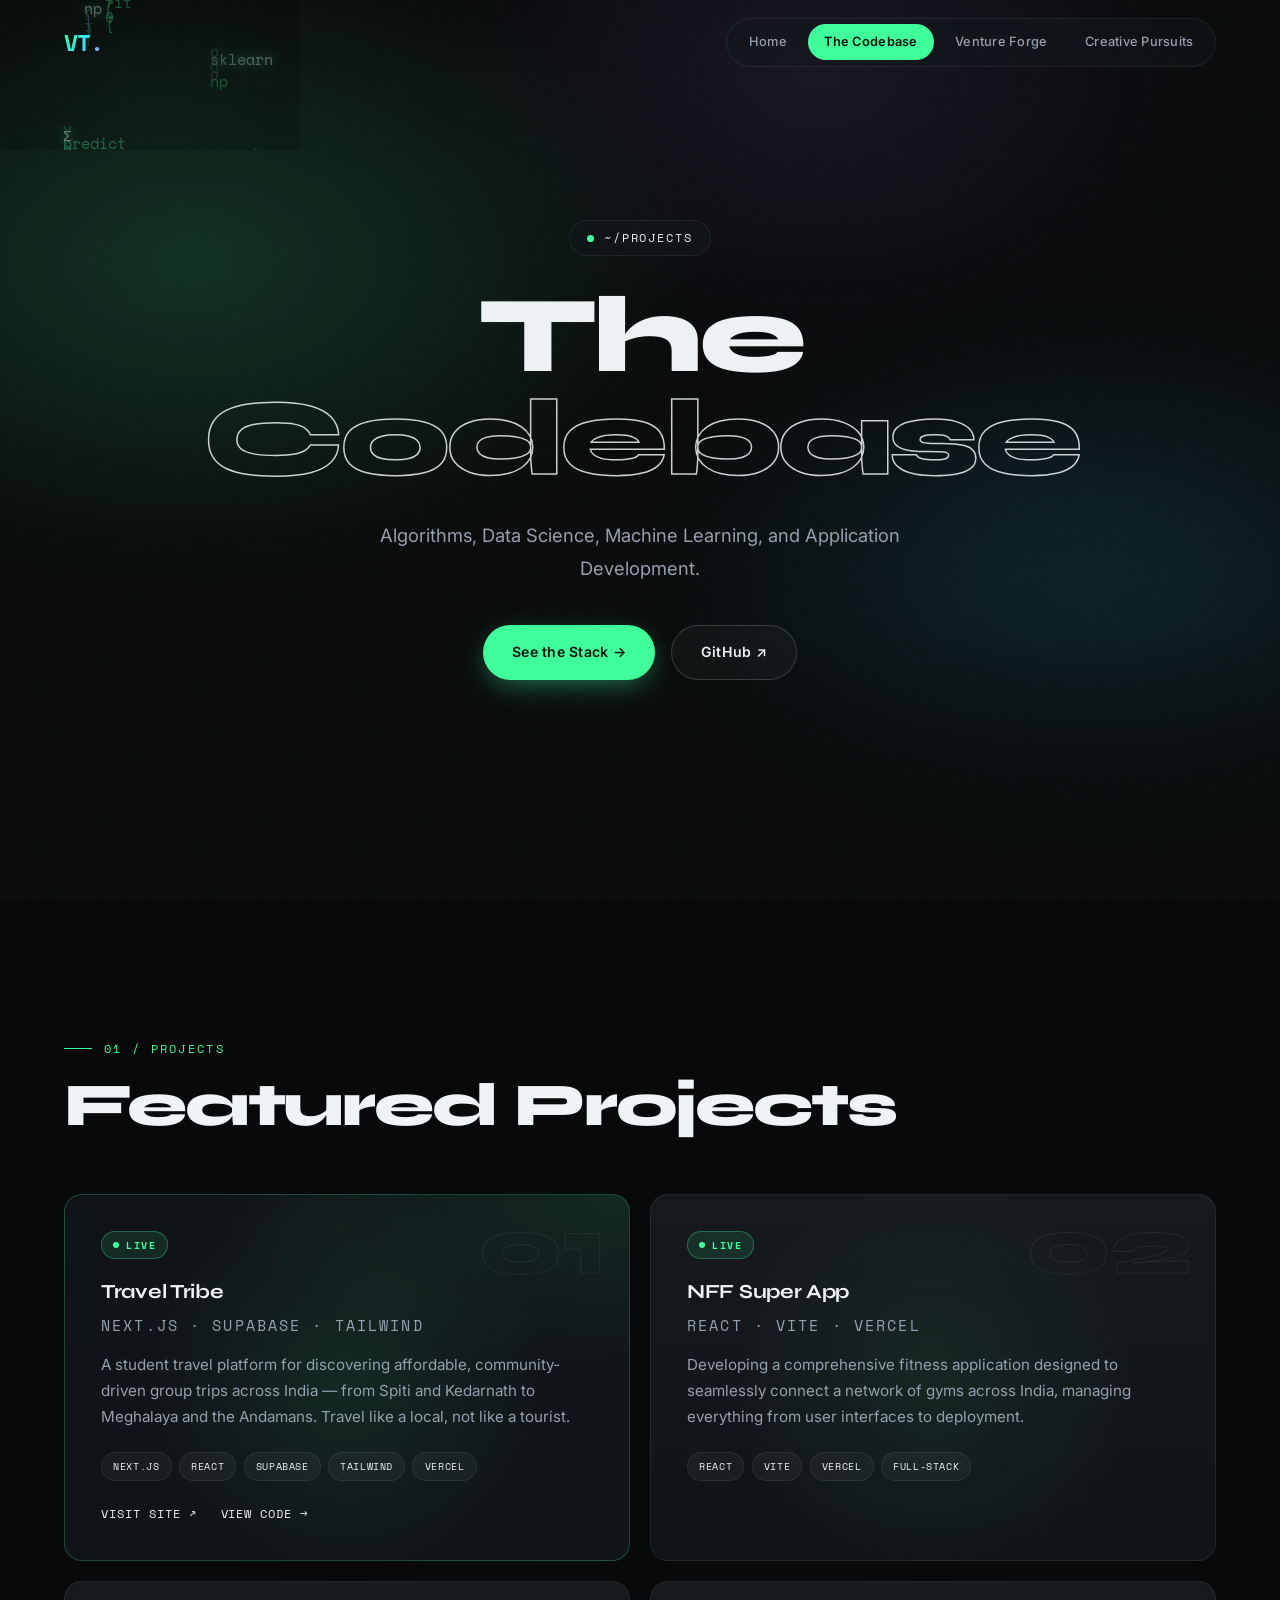
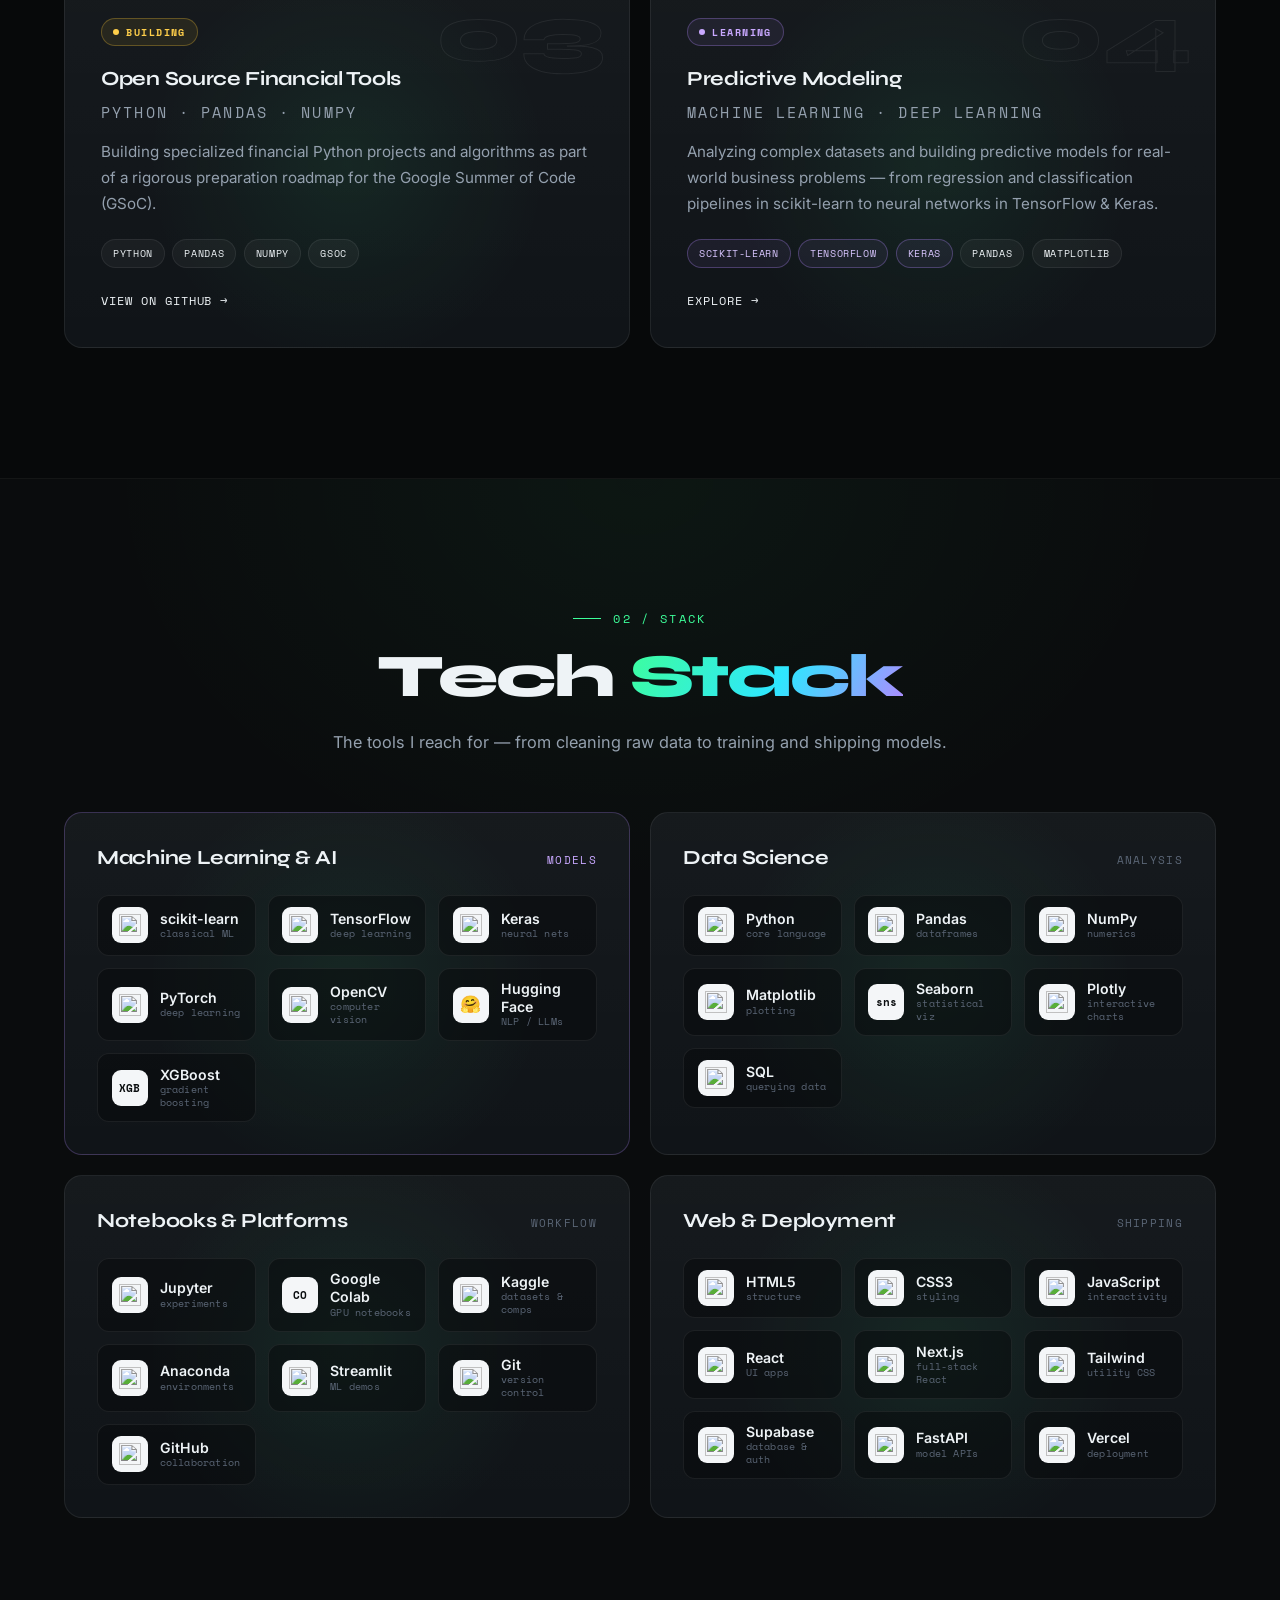
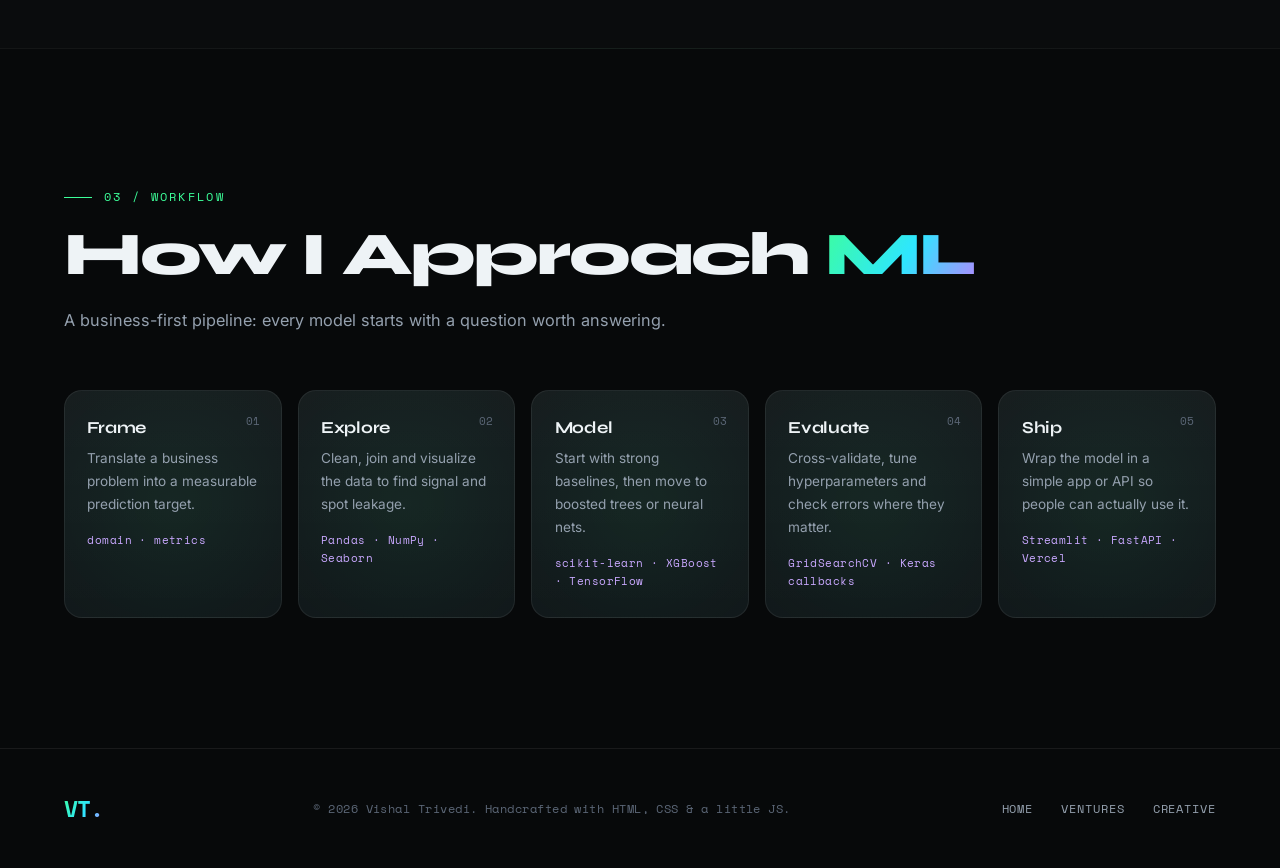
==== commit 8f84e2ea: "Add Travel Tribe project, fix dead links, lay projects out 2x2 - New featured Travel Tribe card link" ====
--- a/codebase.html
+++ b/codebase.html
@@ -40,19 +40,32 @@
         <div class="section-label">01 / Projects</div>
         <h2>Featured Projects</h2>
         <div class="card-container code-cards">
-            <div class="card project-card">
+            <div class="card project-card featured-card">
                 <div class="project-num">01</div>
                 <div class="project-status live">Live</div>
-                <h3>NFF Super App</h3>
-                <p class="subtitle">React · Vercel</p>
-                <p>Developing a comprehensive fitness application designed to seamlessly connect a network of gyms across India, managing everything from user interfaces to deployment.</p>
-                <div class="card-pills">
-                    <span class="pill">React</span><span class="pill">Vercel</span><span class="pill">Full-Stack</span>
-                </div>
-                <a href="#" class="card-link">View Project →</a>
+                <h3>Travel Tribe</h3>
+                <p class="subtitle">Next.js · Supabase · Tailwind</p>
+                <p>A student travel platform for discovering affordable, community-driven group trips across India — from Spiti and Kedarnath to Meghalaya and the Andamans. Travel like a local, not like a tourist.</p>
+                <div class="card-pills">
+                    <span class="pill">Next.js</span><span class="pill">React</span><span class="pill">Supabase</span><span class="pill">Tailwind</span><span class="pill">Vercel</span>
+                </div>
+                <div class="card-links">
+                    <a href="https://travel-tribe-five.vercel.app" target="_blank" rel="noopener" class="card-link">Visit Site ↗</a>
+                    <a href="https://github.com/vibhu11122/Travel-Tribe-" target="_blank" rel="noopener" class="card-link">View Code →</a>
+                </div>
             </div>
             <div class="card project-card">
                 <div class="project-num">02</div>
+                <div class="project-status live">Live</div>
+                <h3>NFF Super App</h3>
+                <p class="subtitle">React · Vite · Vercel</p>
+                <p>Developing a comprehensive fitness application designed to seamlessly connect a network of gyms across India, managing everything from user interfaces to deployment.</p>
+                <div class="card-pills">
+                    <span class="pill">React</span><span class="pill">Vite</span><span class="pill">Vercel</span><span class="pill">Full-Stack</span>
+                </div>
+            </div>
+            <div class="card project-card">
+                <div class="project-num">03</div>
                 <div class="project-status building">Building</div>
                 <h3>Open Source Financial Tools</h3>
                 <p class="subtitle">Python · Pandas · NumPy</p>
@@ -62,8 +75,8 @@
                 </div>
                 <a href="https://github.com/vibhu11122" target="_blank" rel="noopener" class="card-link">View on GitHub →</a>
             </div>
-            <div class="card project-card featured-card">
-                <div class="project-num">03</div>
+            <div class="card project-card">
+                <div class="project-num">04</div>
                 <div class="project-status learning">Learning</div>
                 <h3>Predictive Modeling</h3>
                 <p class="subtitle">Machine Learning · Deep Learning</p>
@@ -128,6 +141,9 @@
                     <div class="tech-item"><span class="tech-icon"><img src="https://cdn.jsdelivr.net/gh/devicons/devicon@v2.16.0/icons/css3/css3-original.svg" alt=""></span><span class="tech-meta"><span class="tech-name">CSS3</span><span class="tech-use">styling</span></span></div>
                     <div class="tech-item"><span class="tech-icon"><img src="https://cdn.jsdelivr.net/gh/devicons/devicon@v2.16.0/icons/javascript/javascript-original.svg" alt=""></span><span class="tech-meta"><span class="tech-name">JavaScript</span><span class="tech-use">interactivity</span></span></div>
                     <div class="tech-item"><span class="tech-icon"><img src="https://cdn.jsdelivr.net/gh/devicons/devicon@v2.16.0/icons/react/react-original.svg" alt=""></span><span class="tech-meta"><span class="tech-name">React</span><span class="tech-use">UI apps</span></span></div>
+                    <div class="tech-item"><span class="tech-icon"><img src="https://cdn.jsdelivr.net/gh/devicons/devicon@v2.16.0/icons/nextjs/nextjs-original.svg" alt=""></span><span class="tech-meta"><span class="tech-name">Next.js</span><span class="tech-use">full-stack React</span></span></div>
+                    <div class="tech-item"><span class="tech-icon"><img src="https://cdn.jsdelivr.net/gh/devicons/devicon@v2.16.0/icons/tailwindcss/tailwindcss-original.svg" alt=""></span><span class="tech-meta"><span class="tech-name">Tailwind</span><span class="tech-use">utility CSS</span></span></div>
+                    <div class="tech-item"><span class="tech-icon"><img src="https://cdn.jsdelivr.net/gh/devicons/devicon@v2.16.0/icons/supabase/supabase-original.svg" alt=""></span><span class="tech-meta"><span class="tech-name">Supabase</span><span class="tech-use">database &amp; auth</span></span></div>
                     <div class="tech-item"><span class="tech-icon"><img src="https://cdn.jsdelivr.net/gh/devicons/devicon@v2.16.0/icons/fastapi/fastapi-original.svg" alt=""></span><span class="tech-meta"><span class="tech-name">FastAPI</span><span class="tech-use">model APIs</span></span></div>
                     <div class="tech-item"><span class="tech-icon"><img src="https://cdn.jsdelivr.net/gh/devicons/devicon@v2.16.0/icons/vercel/vercel-original.svg" alt=""></span><span class="tech-meta"><span class="tech-name">Vercel</span><span class="tech-use">deployment</span></span></div>
                 </div>
--- a/style.css
+++ b/style.css
@@ -847,8 +847,13 @@
 /* =========================================================
    Projects
    ========================================================= */
+.code-cards { grid-template-columns: repeat(auto-fit, minmax(min(100%, 420px), 1fr)); }
+
 .project-card { display: flex; flex-direction: column; }
-.project-card .card-link { margin-top: auto; padding-top: 1.4rem; }
+.project-card > .card-link,
+.project-card > .card-links { margin-top: auto; padding-top: 1.4rem; }
+
+.card-links { display: flex; flex-wrap: wrap; gap: 1.5rem; }
 
 .project-num {
     font-family: var(--font-display);
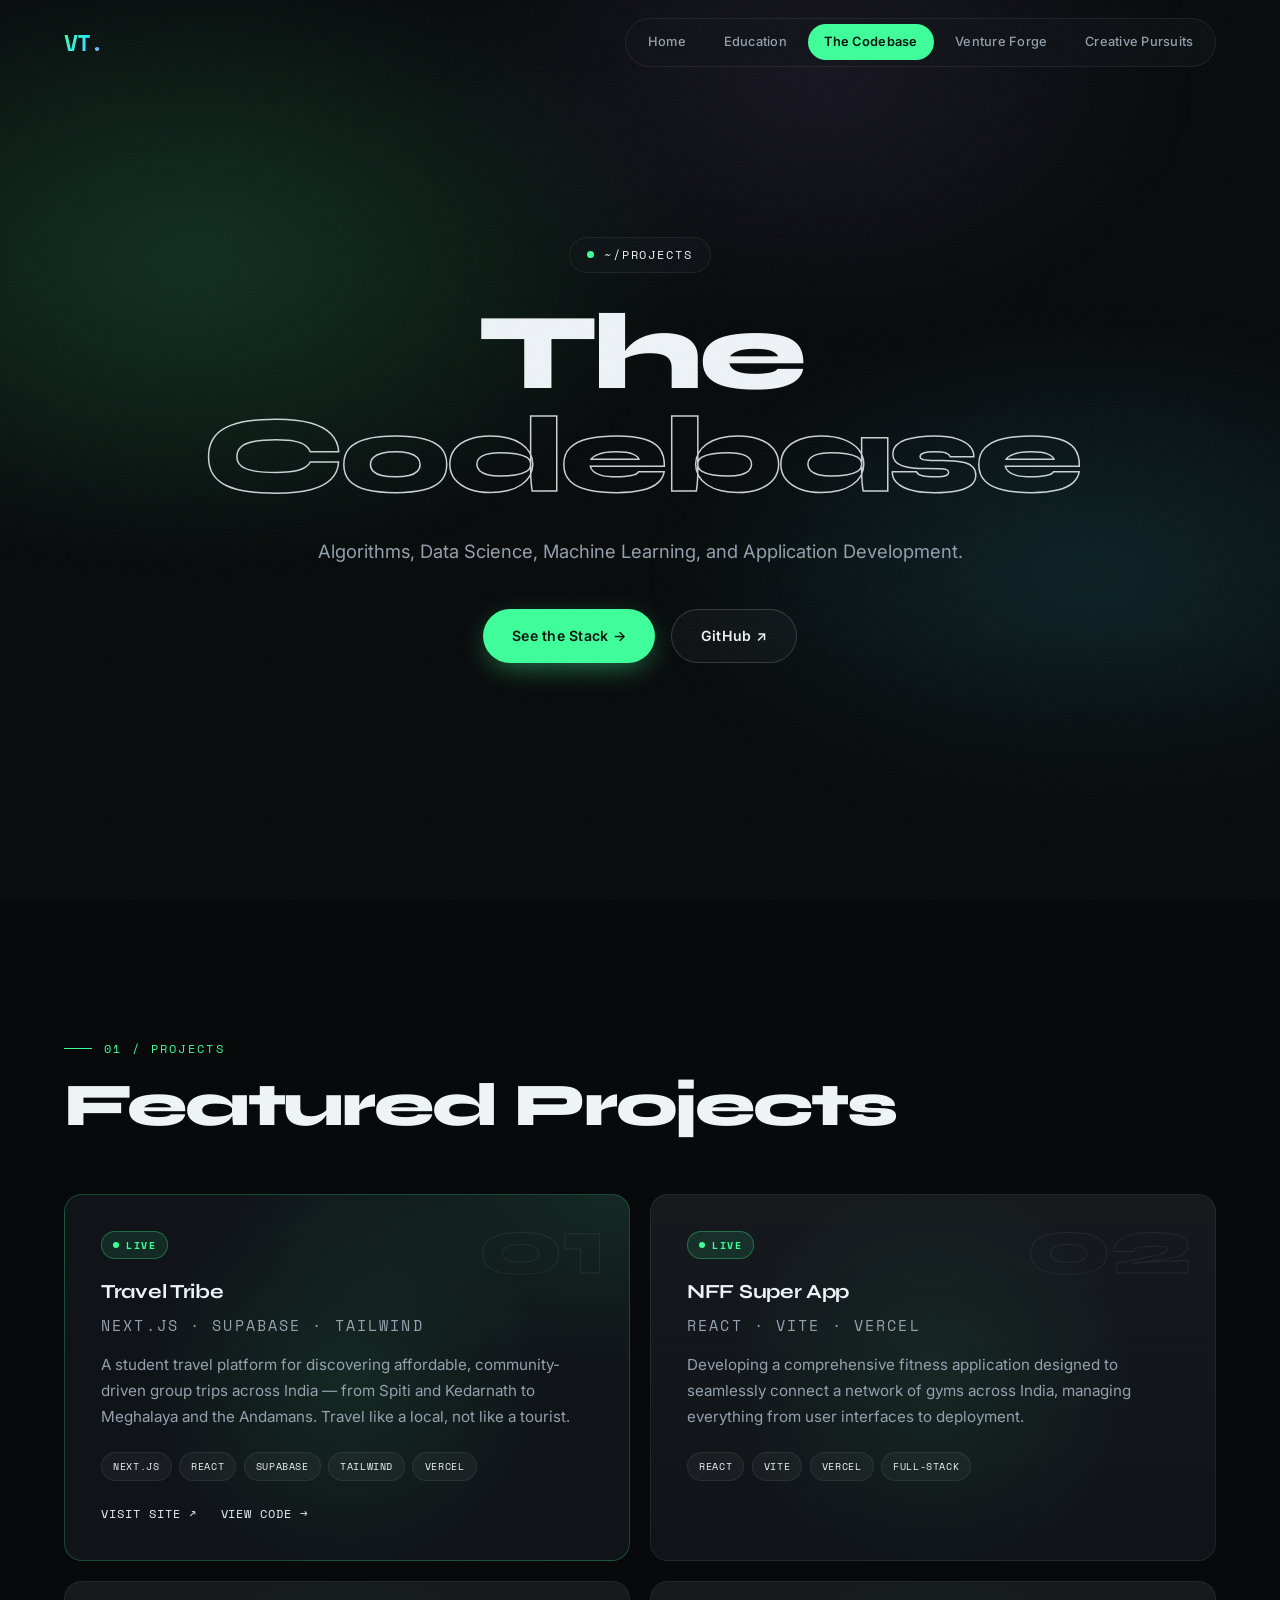
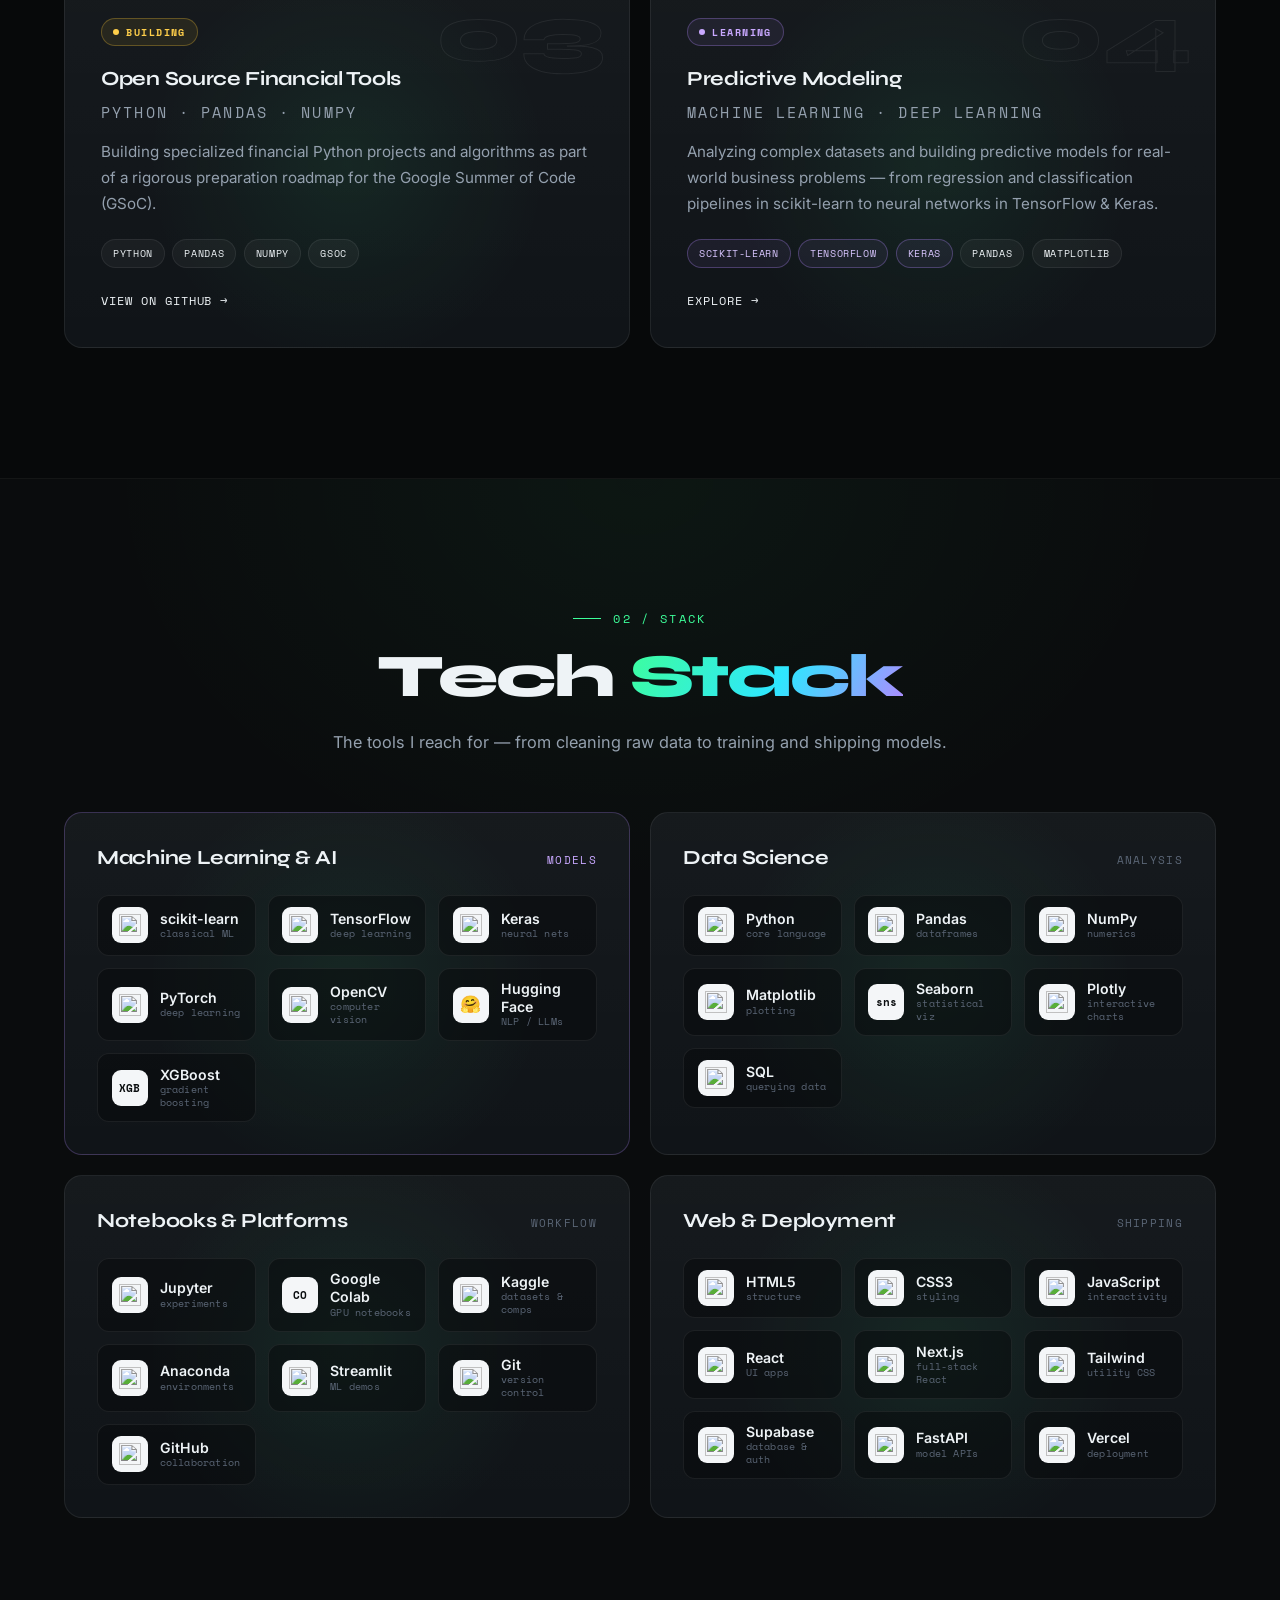
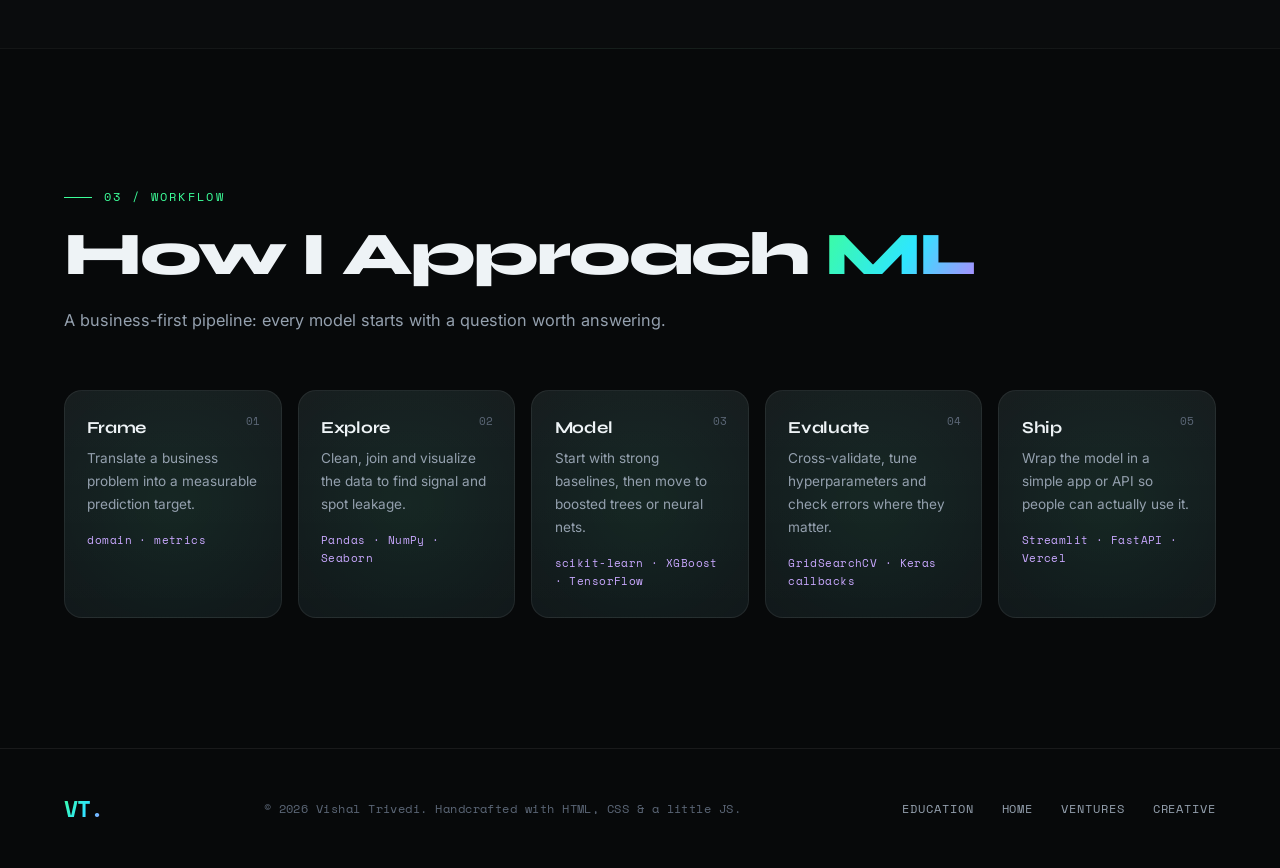
==== commit 373e4ada: "Add Education page, fix hero canvases, update credentials - New education.html: IIM Bangalore + IIT " ====
--- a/codebase.html
+++ b/codebase.html
@@ -16,6 +16,7 @@
         <div class="logo"><a href="index.html">VT.</a></div>
         <ul class="nav-links">
             <li><a href="index.html">Home</a></li>
+            <li><a href="education.html">Education</a></li>
             <li><a href="codebase.html" class="active">The Codebase</a></li>
             <li><a href="ventures.html">Venture Forge</a></li>
             <li><a href="creative.html">Creative Pursuits</a></li>
@@ -189,6 +190,7 @@
             <div class="logo">VT.</div>
             <p>&copy; 2026 Vishal Trivedi. Handcrafted with HTML, CSS &amp; a little JS.</p>
             <div class="footer-links">
+                <a href="education.html">Education</a>
                 <a href="index.html">Home</a>
                 <a href="ventures.html">Ventures</a>
                 <a href="creative.html">Creative</a>
@@ -202,27 +204,27 @@
         const canvas = document.getElementById('codeCanvas');
         const ctx = canvas.getContext('2d');
         const fontSize = 15;
-        const chars = "01{}[]()=>λ∑∂∇∈αβγσθ".split('')
-            .concat(['fit', 'predict', 'np', 'pd', 'tf', 'keras', 'sklearn', 'def', 'import', 'loss', 'relu', 'X', 'y']);
+        const chars = "01{}[]()=>λ∑∂∇∈αβγσθ01fitpredictnumpypandassklearntensorflowkeras".split('');
         let drops = [];
 
         function resize() {
             canvas.width = canvas.offsetWidth;
             canvas.height = canvas.offsetHeight;
-            const cols = Math.floor(canvas.width / (fontSize * 1.4));
-            drops = Array.from({ length: cols }, (_, i) => drops[i] ?? Math.random() * -50);
+            const cols = Math.floor(canvas.width / (fontSize * 1.2));
+            // Start columns spread down the screen so the rain is visible immediately
+            drops = Array.from({ length: cols }, (_, i) => drops[i] ?? Math.random() * (canvas.height / fontSize) - 10);
         }
         resize();
         window.addEventListener('resize', resize);
 
         function drawRain() {
-            ctx.fillStyle = 'rgba(7, 9, 10, 0.08)';
+            ctx.fillStyle = 'rgba(7, 9, 10, 0.05)';
             ctx.fillRect(0, 0, canvas.width, canvas.height);
             ctx.font = `${fontSize}px 'Space Mono', monospace`;
 
             drops.forEach((y, i) => {
                 const char = chars[Math.floor(Math.random() * chars.length)];
-                const x = i * fontSize * 1.4;
+                const x = i * fontSize * 1.2;
                 const screenY = y * fontSize;
 
                 if (Math.random() > 0.975) {
--- a/style.css
+++ b/style.css
@@ -217,13 +217,17 @@
 #particleCanvas, #codeCanvas {
     position: absolute;
     inset: 0;
+    /* canvas is a replaced element: inset alone won't stretch it past 300x150 */
+    width: 100%;
+    height: 100%;
+    display: block;
     z-index: 0;
 }
 
 #codeCanvas {
-    opacity: 0.55;
-    -webkit-mask-image: radial-gradient(ellipse at center, rgba(0,0,0,0.25) 0%, #000 70%);
-    mask-image: radial-gradient(ellipse at center, rgba(0,0,0,0.25) 0%, #000 70%);
+    opacity: 0.9;
+    -webkit-mask-image: radial-gradient(ellipse at center, rgba(0,0,0,0.35) 0%, #000 65%);
+    mask-image: radial-gradient(ellipse at center, rgba(0,0,0,0.35) 0%, #000 65%);
 }
 
 .bg-svg {
@@ -335,12 +339,13 @@
 .hero p {
     font-size: clamp(1rem, 2vw, 1.15rem);
     color: var(--text-gray);
-    max-width: 620px;
+    max-width: 700px;
     margin: 0 auto 2.5rem;
     line-height: 1.8;
 }
 
 .hero-link {
+    white-space: nowrap;
     color: var(--text-white);
     text-decoration: none;
     background-image: linear-gradient(var(--accent), var(--accent));
@@ -847,7 +852,7 @@
 /* =========================================================
    Projects
    ========================================================= */
-.code-cards { grid-template-columns: repeat(auto-fit, minmax(min(100%, 420px), 1fr)); }
+.code-cards, .edu-grid { grid-template-columns: repeat(auto-fit, minmax(min(100%, 420px), 1fr)); }
 
 .project-card { display: flex; flex-direction: column; }
 .project-card > .card-link,
@@ -1143,7 +1148,7 @@
 .metric-num {
     font-family: var(--font-display);
     font-weight: 800;
-    font-size: clamp(1.8rem, 3vw, 2.4rem);
+    font-size: clamp(1.5rem, 2.2vw, 2.1rem);
     white-space: nowrap;
     margin-bottom: 0.4rem;
     letter-spacing: -0.03em;
@@ -1159,6 +1164,181 @@
     letter-spacing: 0.12em;
     text-transform: uppercase;
     color: var(--text-gray);
+}
+
+
+/* =========================================================
+   Education page
+   ========================================================= */
+.hero-edu {
+    background:
+        linear-gradient(rgba(255,255,255,0.025) 1px, transparent 1px) 0 0 / 56px 56px,
+        linear-gradient(90deg, rgba(255,255,255,0.025) 1px, transparent 1px) 0 0 / 56px 56px,
+        var(--bg-black);
+}
+
+.degree-grid { grid-template-columns: repeat(auto-fit, minmax(min(100%, 420px), 1fr)); }
+
+.degree-card { display: flex; flex-direction: column; }
+.degree-card > .card-link { margin-top: auto; padding-top: 1.4rem; }
+
+.degree-top {
+    display: flex;
+    align-items: center;
+    justify-content: space-between;
+    margin-bottom: 1.5rem;
+}
+
+.degree-top .edu-badge { margin: 0; }
+
+.degree-mark, .cert-issuer {
+    font-family: var(--font-display);
+    font-weight: 800;
+    font-size: 1.35rem;
+    letter-spacing: -0.03em;
+    padding: 0.55rem 0.9rem;
+    border-radius: 12px;
+    border: 1px solid var(--card-border);
+    background: rgba(255, 255, 255, 0.04);
+    color: var(--text-white);
+    line-height: 1;
+}
+
+.degree-mark span, .cert-issuer span {
+    background: var(--grad);
+    -webkit-background-clip: text;
+    background-clip: text;
+    color: transparent;
+    margin-left: 0.1em;
+}
+
+.degree-list {
+    list-style: none;
+    margin-top: 1.25rem;
+    display: grid;
+    gap: 0.5rem;
+}
+
+.degree-list li {
+    position: relative;
+    padding-left: 1.4rem;
+    color: var(--text-gray);
+    font-size: 0.92rem;
+}
+
+.degree-list li::before {
+    content: '→';
+    position: absolute;
+    left: 0;
+    color: var(--accent);
+    font-family: var(--font-mono);
+    font-size: 0.8rem;
+}
+
+.cert-grid {
+    display: grid;
+    grid-template-columns: repeat(auto-fit, minmax(min(100%, 420px), 1fr));
+    gap: 1.25rem;
+}
+
+.cert-head {
+    display: flex;
+    align-items: center;
+    justify-content: space-between;
+    margin-bottom: 1.4rem;
+}
+
+.cert-issuer { font-size: 1.1rem; }
+.cert-issuer.harvard { border-color: rgba(201, 40, 60, 0.45); background: rgba(165, 28, 48, 0.12); }
+.cert-issuer.nism { border-color: rgba(46, 230, 255, 0.3); background: rgba(46, 230, 255, 0.06); }
+
+.cert-status {
+    display: inline-flex;
+    align-items: center;
+    gap: 0.4rem;
+    font-family: var(--font-mono);
+    font-size: 0.62rem;
+    letter-spacing: 0.14em;
+    text-transform: uppercase;
+    color: var(--accent);
+}
+
+.cert-status::before { content: '✓'; font-size: 0.8rem; }
+
+.lang-grid {
+    display: grid;
+    grid-template-columns: 1fr 1fr 2fr;
+    gap: 1.25rem;
+}
+
+.lang-native {
+    font-family: var(--font-mono);
+    font-size: 0.75rem;
+    font-weight: 400;
+    color: var(--text-muted);
+    margin-left: 0.4rem;
+}
+
+.lang-meter {
+    margin-top: 1.25rem;
+    height: 6px;
+    border-radius: 6px;
+    background: rgba(255, 255, 255, 0.06);
+    overflow: hidden;
+}
+
+.lang-meter span {
+    display: block;
+    height: 100%;
+    width: calc(var(--level) / 6 * 100%);
+    background: var(--grad);
+    border-radius: inherit;
+}
+
+.cefr {
+    display: grid;
+    grid-template-columns: repeat(6, 1fr);
+    gap: 0.4rem;
+    margin: 1.25rem 0 1.25rem;
+}
+
+.cefr span {
+    text-align: center;
+    font-family: var(--font-mono);
+    font-size: 0.72rem;
+    padding: 0.5rem 0;
+    border-radius: 8px;
+    border: 1px solid var(--card-border);
+    color: var(--text-muted);
+}
+
+.cefr span.on {
+    color: #04130b;
+    background: var(--accent);
+    border-color: transparent;
+    font-weight: 700;
+}
+
+.cefr span.current { box-shadow: 0 0 0 3px rgba(61, 255, 154, 0.2), 0 0 24px -4px var(--accent); }
+
+.home-edu-more {
+    display: flex;
+    flex-wrap: wrap;
+    align-items: center;
+    justify-content: space-between;
+    gap: 1rem 2rem;
+    margin-top: 1.25rem;
+    padding: 1.4rem 1.75rem;
+    border: 1px dashed rgba(255, 255, 255, 0.12);
+    border-radius: var(--radius);
+}
+
+.home-edu-more p { color: var(--text-gray); font-size: 0.92rem; }
+.home-edu-more strong { color: var(--text-white); font-weight: 600; }
+
+@media (max-width: 860px) {
+    .lang-grid { grid-template-columns: 1fr 1fr; }
+    .lang-grid .featured-card { grid-column: 1 / -1; }
 }
 
 /* =========================================================
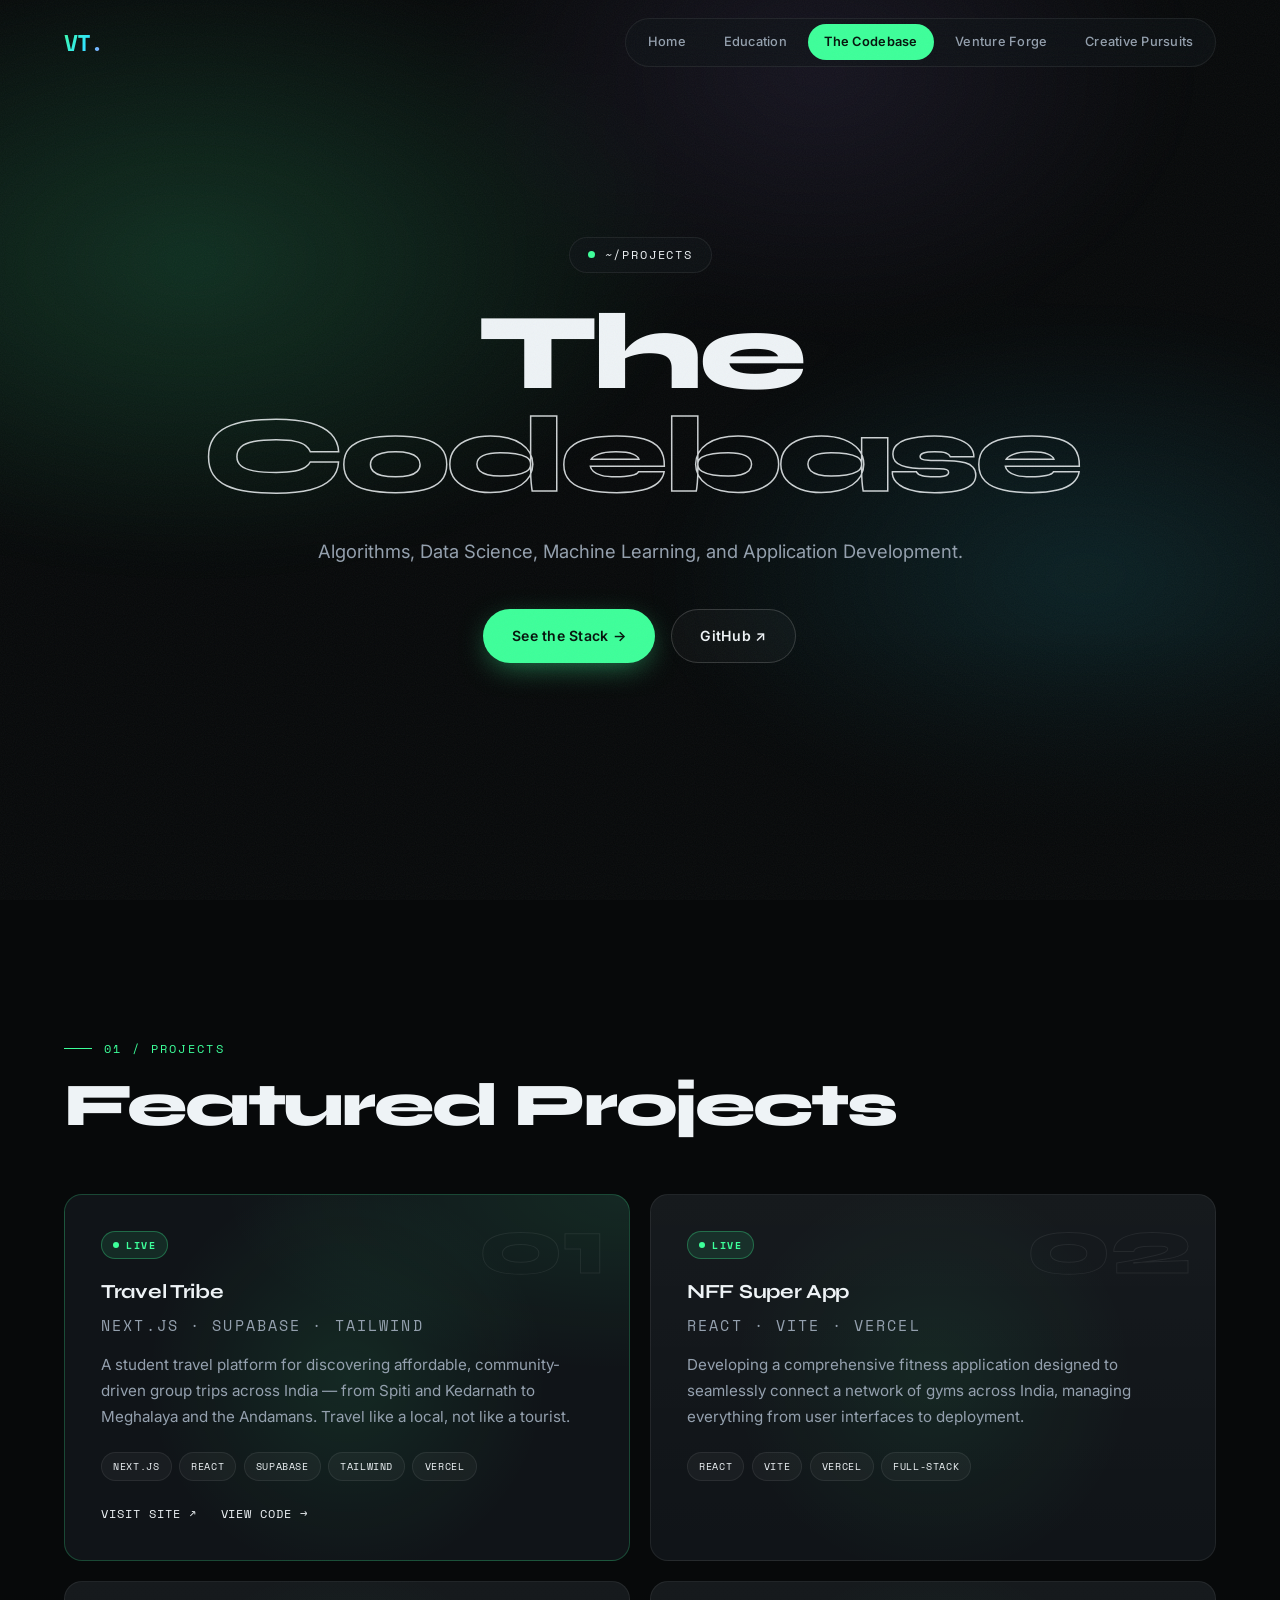
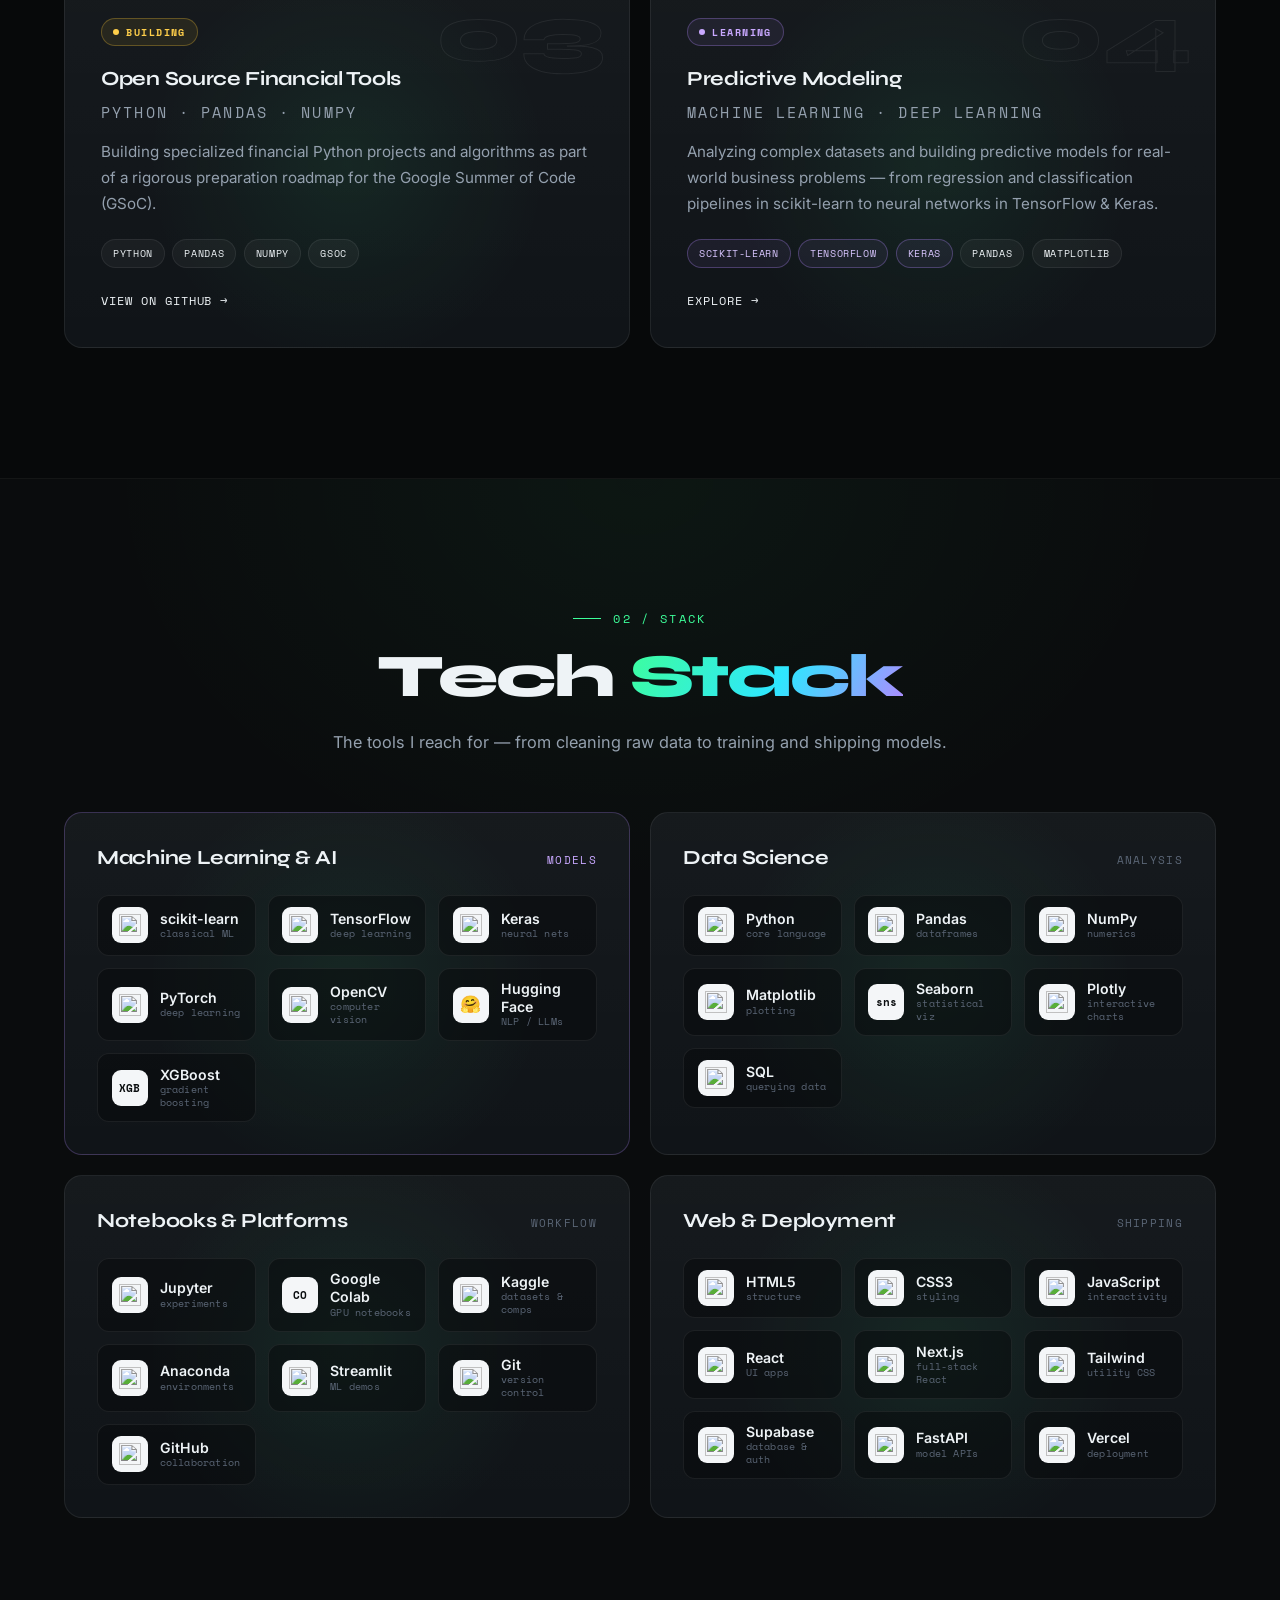
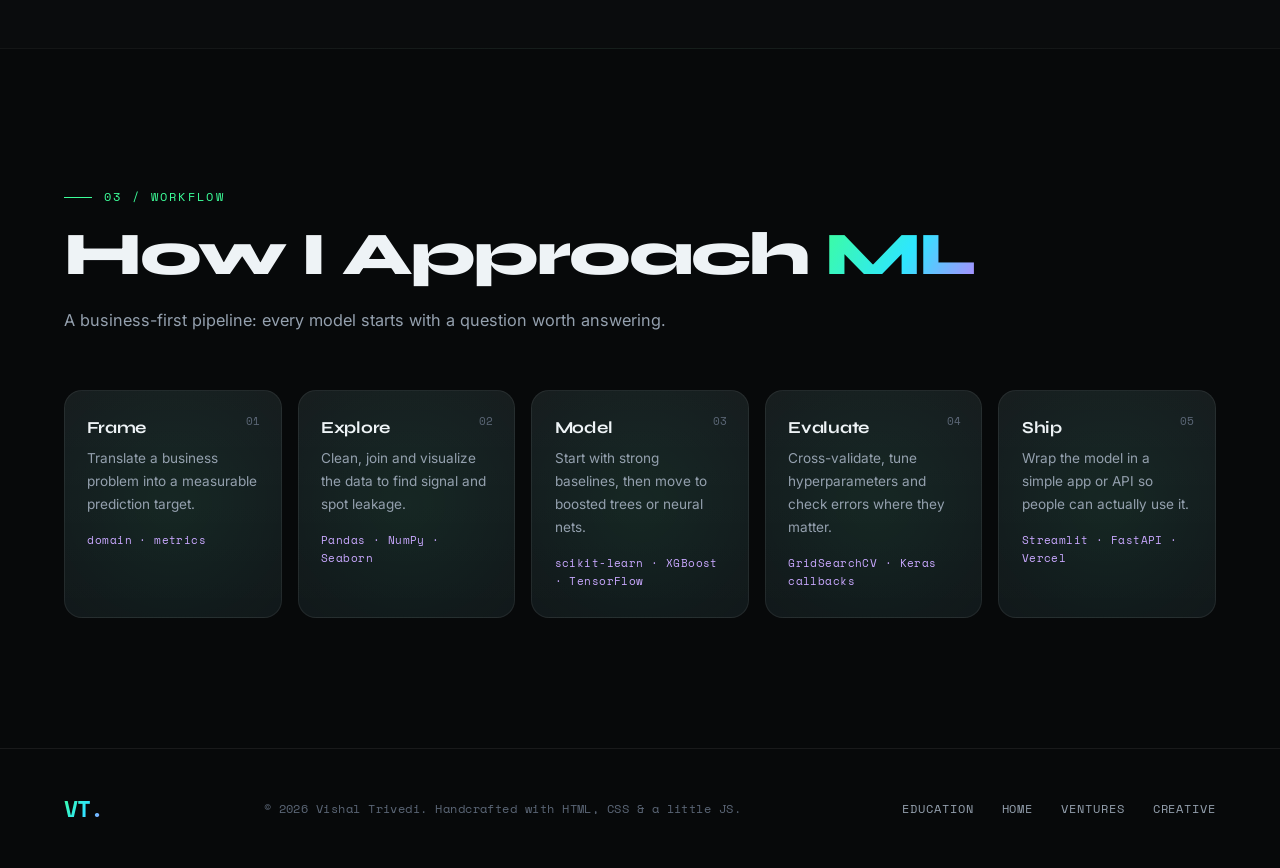
==== commit 27404419: "Fix hero animations on slow loads, add Vercel config - Load Google Fonts via <link> in each page ins" ====
--- a/codebase.html
+++ b/codebase.html
@@ -7,6 +7,7 @@
     <meta name="description" content="Projects and tech stack of Vishal Trivedi — Python, data science and machine learning with scikit-learn, TensorFlow, Keras and PyTorch.">
     <link rel="preconnect" href="https://fonts.googleapis.com">
     <link rel="preconnect" href="https://fonts.gstatic.com" crossorigin>
+    <link rel="stylesheet" href="https://fonts.googleapis.com/css2?family=Inter:wght@400;500;600&amp;family=Space+Mono:wght@400;700&amp;family=Syne:wght@500;600;700;800&amp;display=swap">
     <link rel="stylesheet" href="style.css">
 </head>
 <body>
@@ -200,54 +201,66 @@
 
     <script src="script.js"></script>
     <script>
-        // Code-rain hero, seeded with Python / ML keywords
+        // Code-rain hero, seeded with Python / ML characters
         const canvas = document.getElementById('codeCanvas');
         const ctx = canvas.getContext('2d');
-        const fontSize = 15;
+        const fontSize = 16;
+        const colWidth = 18;
         const chars = "01{}[]()=>λ∑∂∇∈αβγσθ01fitpredictnumpypandassklearntensorflowkeras".split('');
+        const reduceMotion = window.matchMedia('(prefers-reduced-motion: reduce)').matches;
         let drops = [];
-
+        let w = 0, h = 0;
+
+        // Size the canvas from its laid-out box. A ResizeObserver (not just window
+        // 'resize') means it corrects itself even if the script runs before CSS loads.
         function resize() {
-            canvas.width = canvas.offsetWidth;
-            canvas.height = canvas.offsetHeight;
-            const cols = Math.floor(canvas.width / (fontSize * 1.2));
-            // Start columns spread down the screen so the rain is visible immediately
-            drops = Array.from({ length: cols }, (_, i) => drops[i] ?? Math.random() * (canvas.height / fontSize) - 10);
+            const rect = canvas.getBoundingClientRect();
+            if (!rect.width || !rect.height) return;
+            const dpr = Math.min(window.devicePixelRatio || 1, 2);
+            w = rect.width; h = rect.height;
+            canvas.width = Math.round(w * dpr);
+            canvas.height = Math.round(h * dpr);
+            ctx.setTransform(dpr, 0, 0, dpr, 0, 0);
+            const rows = Math.ceil(h / fontSize);
+            const cols = Math.ceil(w / colWidth);
+            // Columns start spread across the screen so the rain is visible immediately
+            drops = Array.from({ length: cols }, () => Math.floor(Math.random() * rows));
         }
+        new ResizeObserver(resize).observe(canvas);
         resize();
-        window.addEventListener('resize', resize);
-
-        function drawRain() {
-            ctx.fillStyle = 'rgba(7, 9, 10, 0.05)';
-            ctx.fillRect(0, 0, canvas.width, canvas.height);
+
+        function step() {
+            if (!w) return;
+            ctx.fillStyle = 'rgba(7, 9, 10, 0.07)';   // fade previous frames into trails
+            ctx.fillRect(0, 0, w, h);
             ctx.font = `${fontSize}px 'Space Mono', monospace`;
-
-            drops.forEach((y, i) => {
-                const char = chars[Math.floor(Math.random() * chars.length)];
-                const x = i * fontSize * 1.2;
-                const screenY = y * fontSize;
-
-                if (Math.random() > 0.975) {
-                    ctx.fillStyle = '#eafff3';
-                    ctx.shadowColor = '#3dff9a';
-                    ctx.shadowBlur = 10;
-                } else {
-                    ctx.fillStyle = Math.random() > 0.85
-                        ? `rgba(179, 136, 255, ${Math.random() * 0.5 + 0.3})`
-                        : `rgba(61, 255, 154, ${Math.random() * 0.5 + 0.3})`;
-                    ctx.shadowBlur = 0;
-                }
-                ctx.fillText(char, x, screenY);
-
-                if (screenY > canvas.height && Math.random() > 0.975) {
-                    drops[i] = -Math.floor(Math.random() * 20);
-                }
-                drops[i] += 0.5;
-            });
-            ctx.shadowBlur = 0;
+            ctx.textBaseline = 'top';
+
+            for (let i = 0; i < drops.length; i++) {
+                const x = i * colWidth;
+                const y = drops[i] * fontSize;
+                const char = chars[(Math.random() * chars.length) | 0];
+
+                // Repaint the previous cell in the trail colour, then draw a bright head
+                ctx.fillStyle = Math.random() > 0.88 ? 'rgba(179, 136, 255, 0.85)' : 'rgba(61, 255, 154, 0.85)';
+                ctx.fillText(chars[(Math.random() * chars.length) | 0], x, y - fontSize);
+                ctx.fillStyle = '#e8fff2';
+                ctx.fillText(char, x, y);
+
+                if (y > h && Math.random() > 0.96) drops[i] = 0;
+                drops[i]++;
+            }
         }
 
-        setInterval(drawRain, 40);
+        // ~18 steps per second, paused while the hero is off-screen
+        let visible = true, last = 0;
+        new IntersectionObserver(([e]) => { visible = e.isIntersecting; }).observe(canvas);
+        function loop(t) {
+            if (visible && t - last > 55) { step(); last = t; }
+            requestAnimationFrame(loop);
+        }
+        if (reduceMotion) { for (let i = 0; i < 40; i++) step(); }
+        else requestAnimationFrame(loop);
     </script>
 </body>
 </html>
--- a/style.css
+++ b/style.css
@@ -1,4 +1,4 @@
-@import url('https://fonts.googleapis.com/css2?family=Inter:wght@400;500;600&family=Space+Mono:wght@400;700&family=Syne:wght@500;600;700;800&display=swap');
+/* Fonts are loaded with <link> tags in each page's <head> so they don't block this stylesheet */
 
 /* =========================================================
    Design tokens
@@ -254,7 +254,7 @@
 }
 
 .hero-content > * {
-    animation: heroFadeIn 1s var(--ease) both;
+    animation: heroFadeIn 0.8s var(--ease) both;
 }
 .hero-content > *:nth-child(2) { animation-delay: 0.1s; }
 .hero-content > *:nth-child(3) { animation-delay: 0.2s; }
@@ -262,8 +262,8 @@
 .hero-content > *:nth-child(5) { animation-delay: 0.4s; }
 
 @keyframes heroFadeIn {
-    from { opacity: 0; transform: translateY(28px); filter: blur(6px); }
-    to   { opacity: 1; transform: translateY(0); filter: blur(0); }
+    from { opacity: 0; transform: translateY(24px); }
+    to   { opacity: 1; transform: translateY(0); }
 }
 
 .hero-tag {
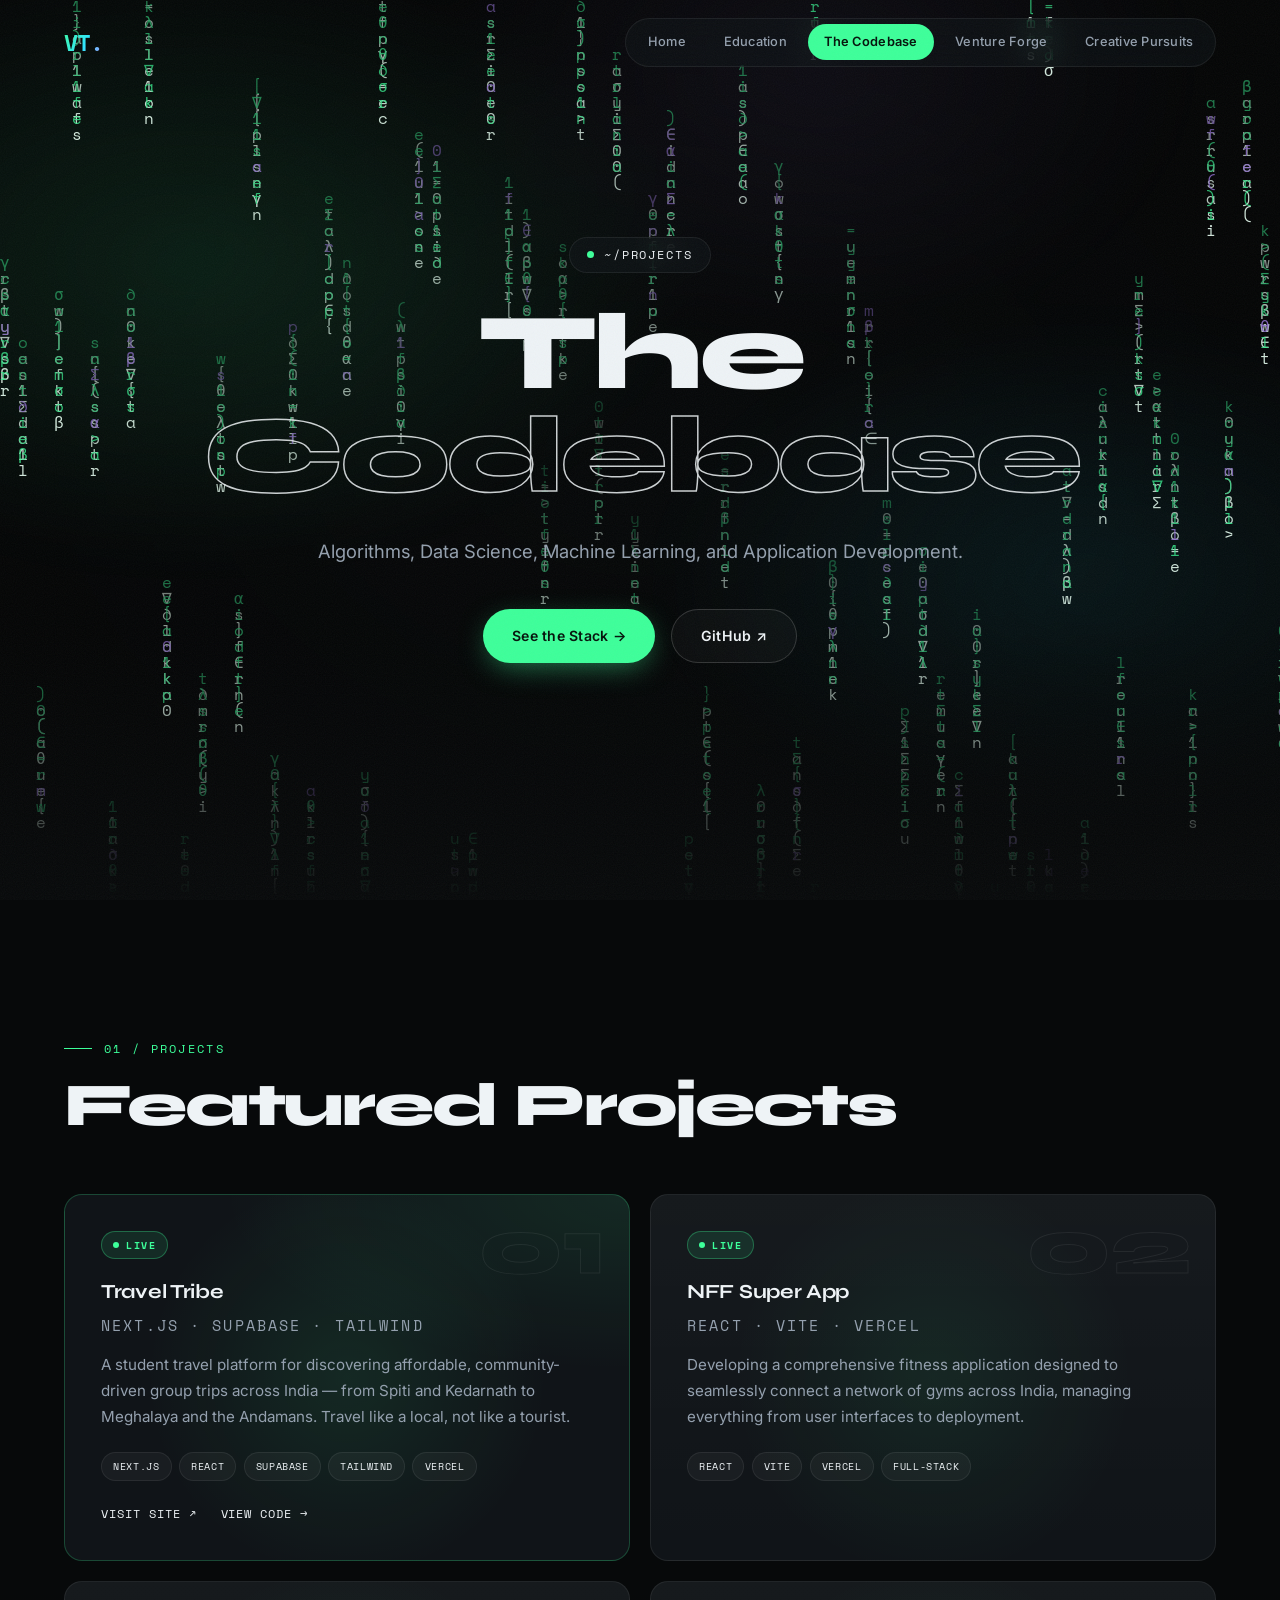
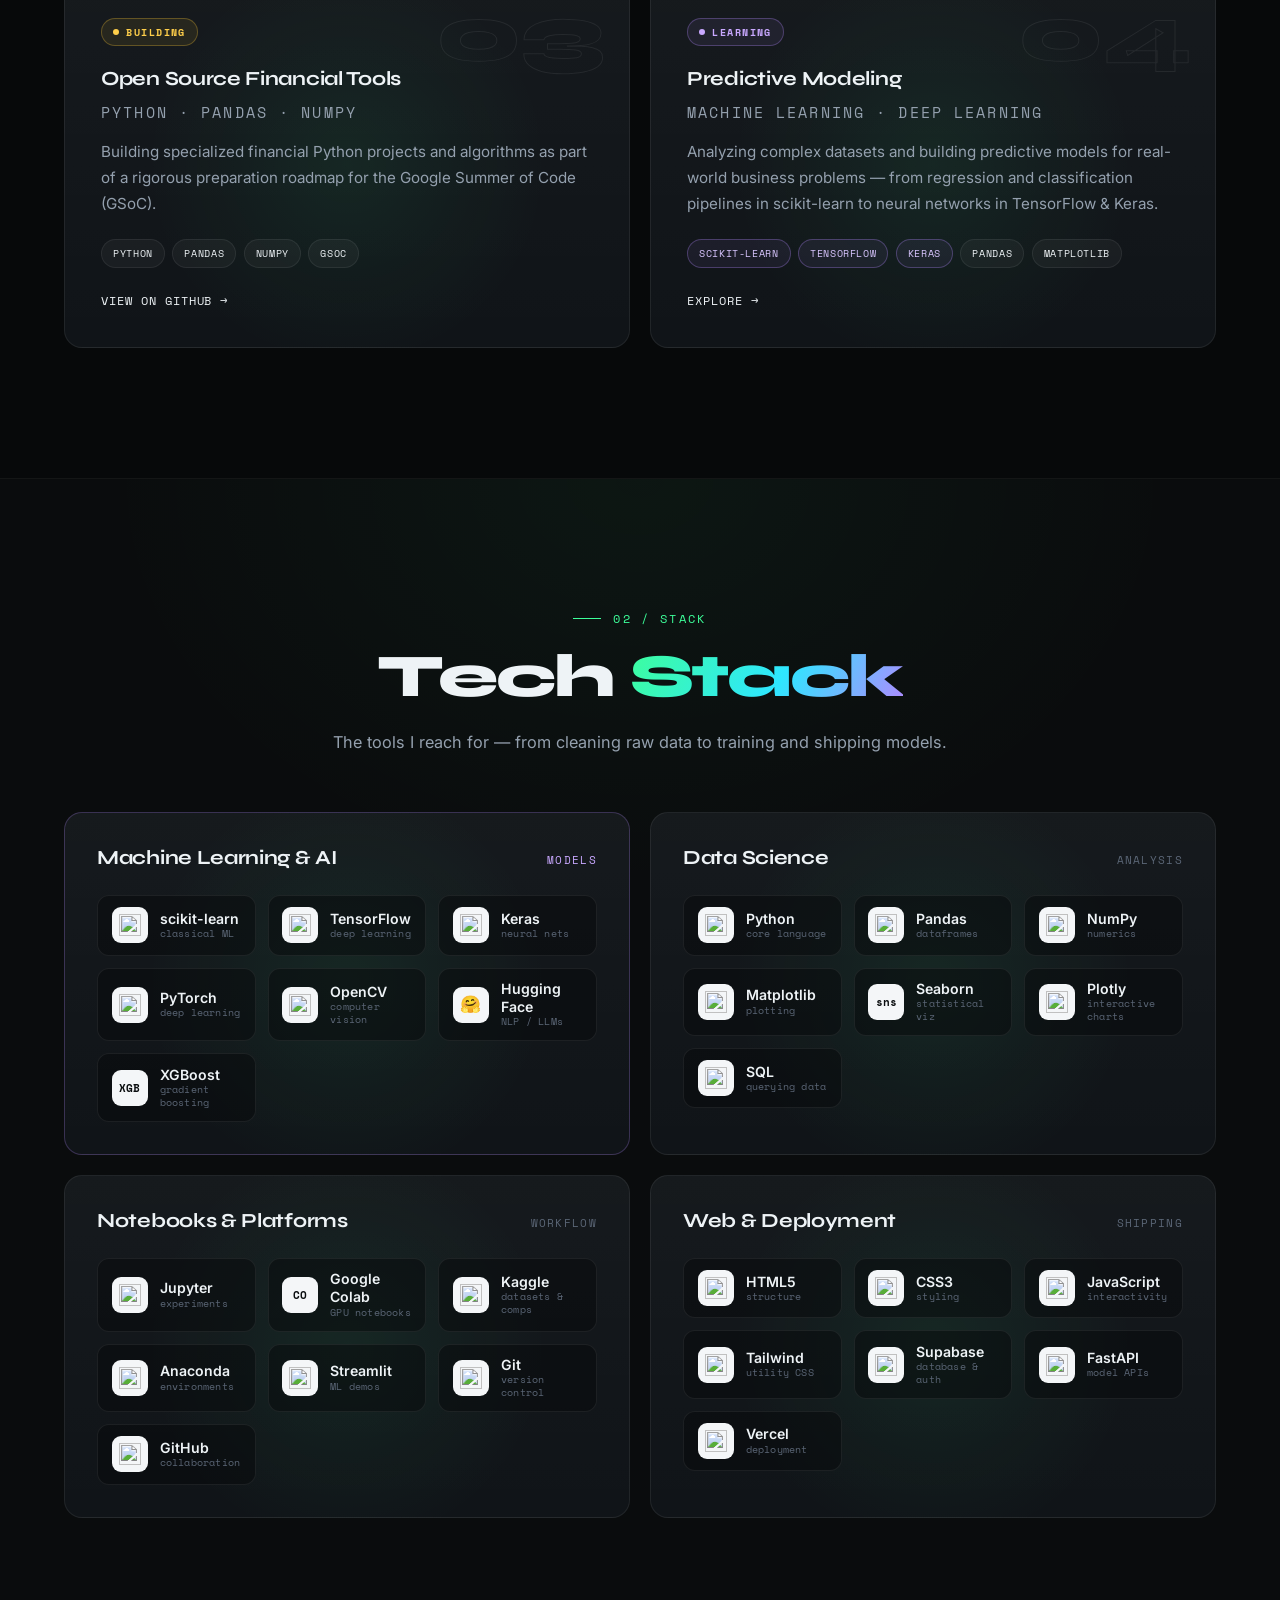
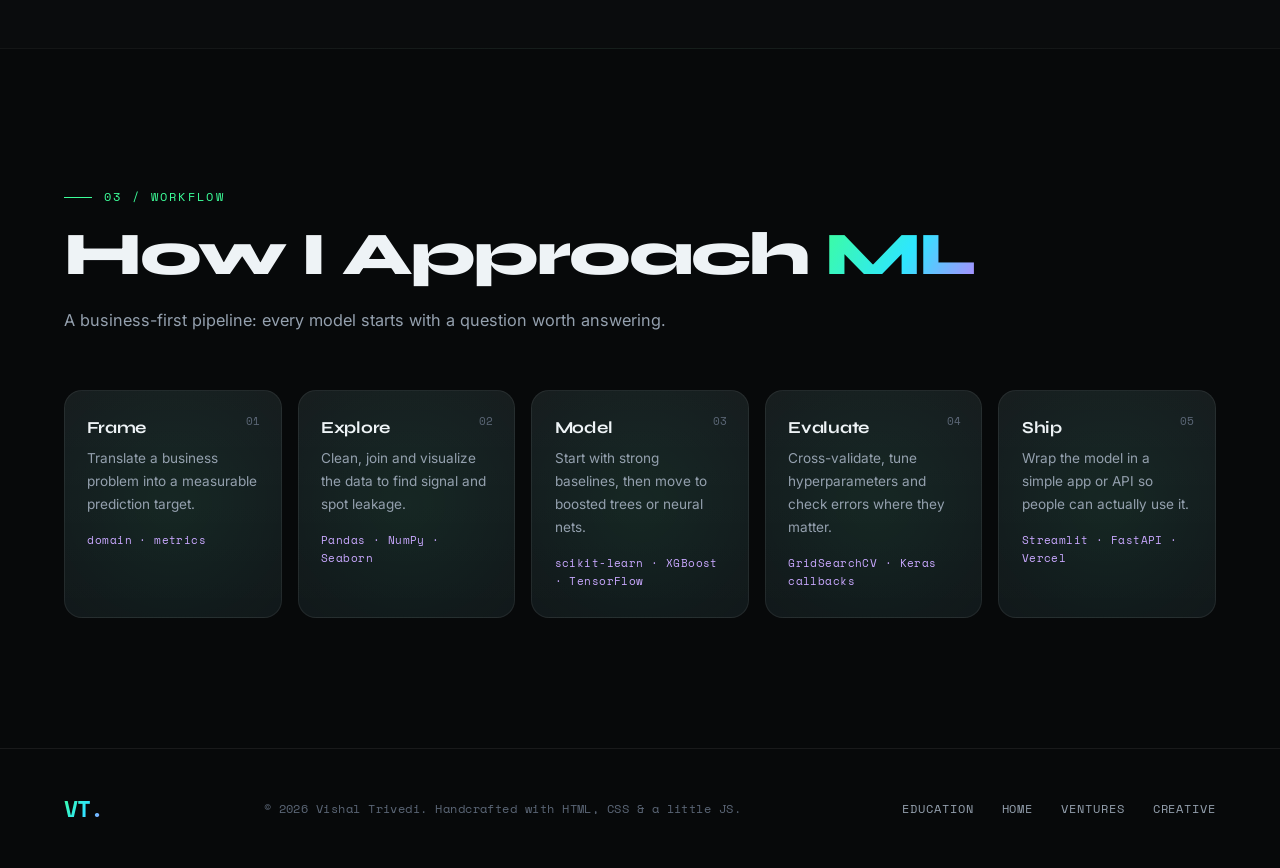
==== commit 0addfdbb: "Remove React and Next.js from the tech stack and home marquee Co-Authored-By: Claude Opus 5.5 <norep" ====
--- a/codebase.html
+++ b/codebase.html
@@ -142,8 +142,6 @@
                     <div class="tech-item"><span class="tech-icon"><img src="https://cdn.jsdelivr.net/gh/devicons/devicon@v2.16.0/icons/html5/html5-original.svg" alt=""></span><span class="tech-meta"><span class="tech-name">HTML5</span><span class="tech-use">structure</span></span></div>
                     <div class="tech-item"><span class="tech-icon"><img src="https://cdn.jsdelivr.net/gh/devicons/devicon@v2.16.0/icons/css3/css3-original.svg" alt=""></span><span class="tech-meta"><span class="tech-name">CSS3</span><span class="tech-use">styling</span></span></div>
                     <div class="tech-item"><span class="tech-icon"><img src="https://cdn.jsdelivr.net/gh/devicons/devicon@v2.16.0/icons/javascript/javascript-original.svg" alt=""></span><span class="tech-meta"><span class="tech-name">JavaScript</span><span class="tech-use">interactivity</span></span></div>
-                    <div class="tech-item"><span class="tech-icon"><img src="https://cdn.jsdelivr.net/gh/devicons/devicon@v2.16.0/icons/react/react-original.svg" alt=""></span><span class="tech-meta"><span class="tech-name">React</span><span class="tech-use">UI apps</span></span></div>
-                    <div class="tech-item"><span class="tech-icon"><img src="https://cdn.jsdelivr.net/gh/devicons/devicon@v2.16.0/icons/nextjs/nextjs-original.svg" alt=""></span><span class="tech-meta"><span class="tech-name">Next.js</span><span class="tech-use">full-stack React</span></span></div>
                     <div class="tech-item"><span class="tech-icon"><img src="https://cdn.jsdelivr.net/gh/devicons/devicon@v2.16.0/icons/tailwindcss/tailwindcss-original.svg" alt=""></span><span class="tech-meta"><span class="tech-name">Tailwind</span><span class="tech-use">utility CSS</span></span></div>
                     <div class="tech-item"><span class="tech-icon"><img src="https://cdn.jsdelivr.net/gh/devicons/devicon@v2.16.0/icons/supabase/supabase-original.svg" alt=""></span><span class="tech-meta"><span class="tech-name">Supabase</span><span class="tech-use">database &amp; auth</span></span></div>
                     <div class="tech-item"><span class="tech-icon"><img src="https://cdn.jsdelivr.net/gh/devicons/devicon@v2.16.0/icons/fastapi/fastapi-original.svg" alt=""></span><span class="tech-meta"><span class="tech-name">FastAPI</span><span class="tech-use">model APIs</span></span></div>
